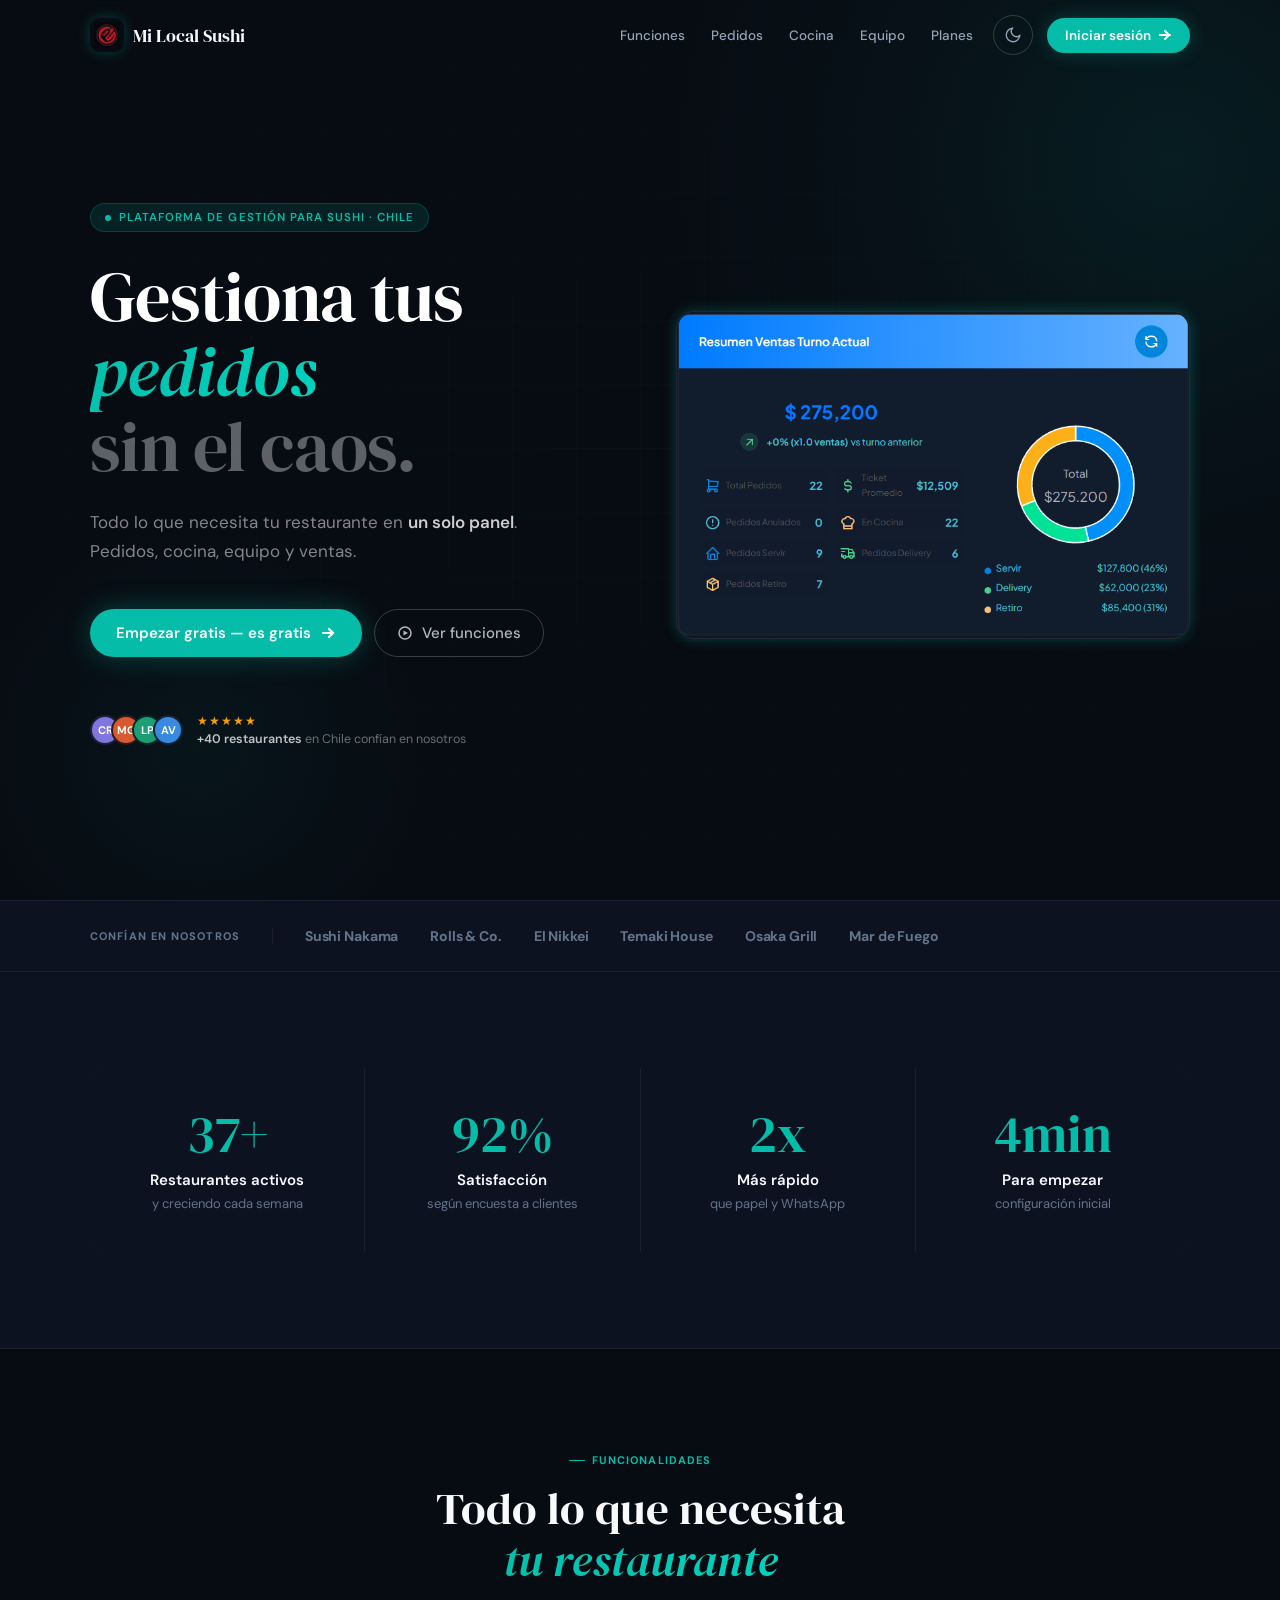
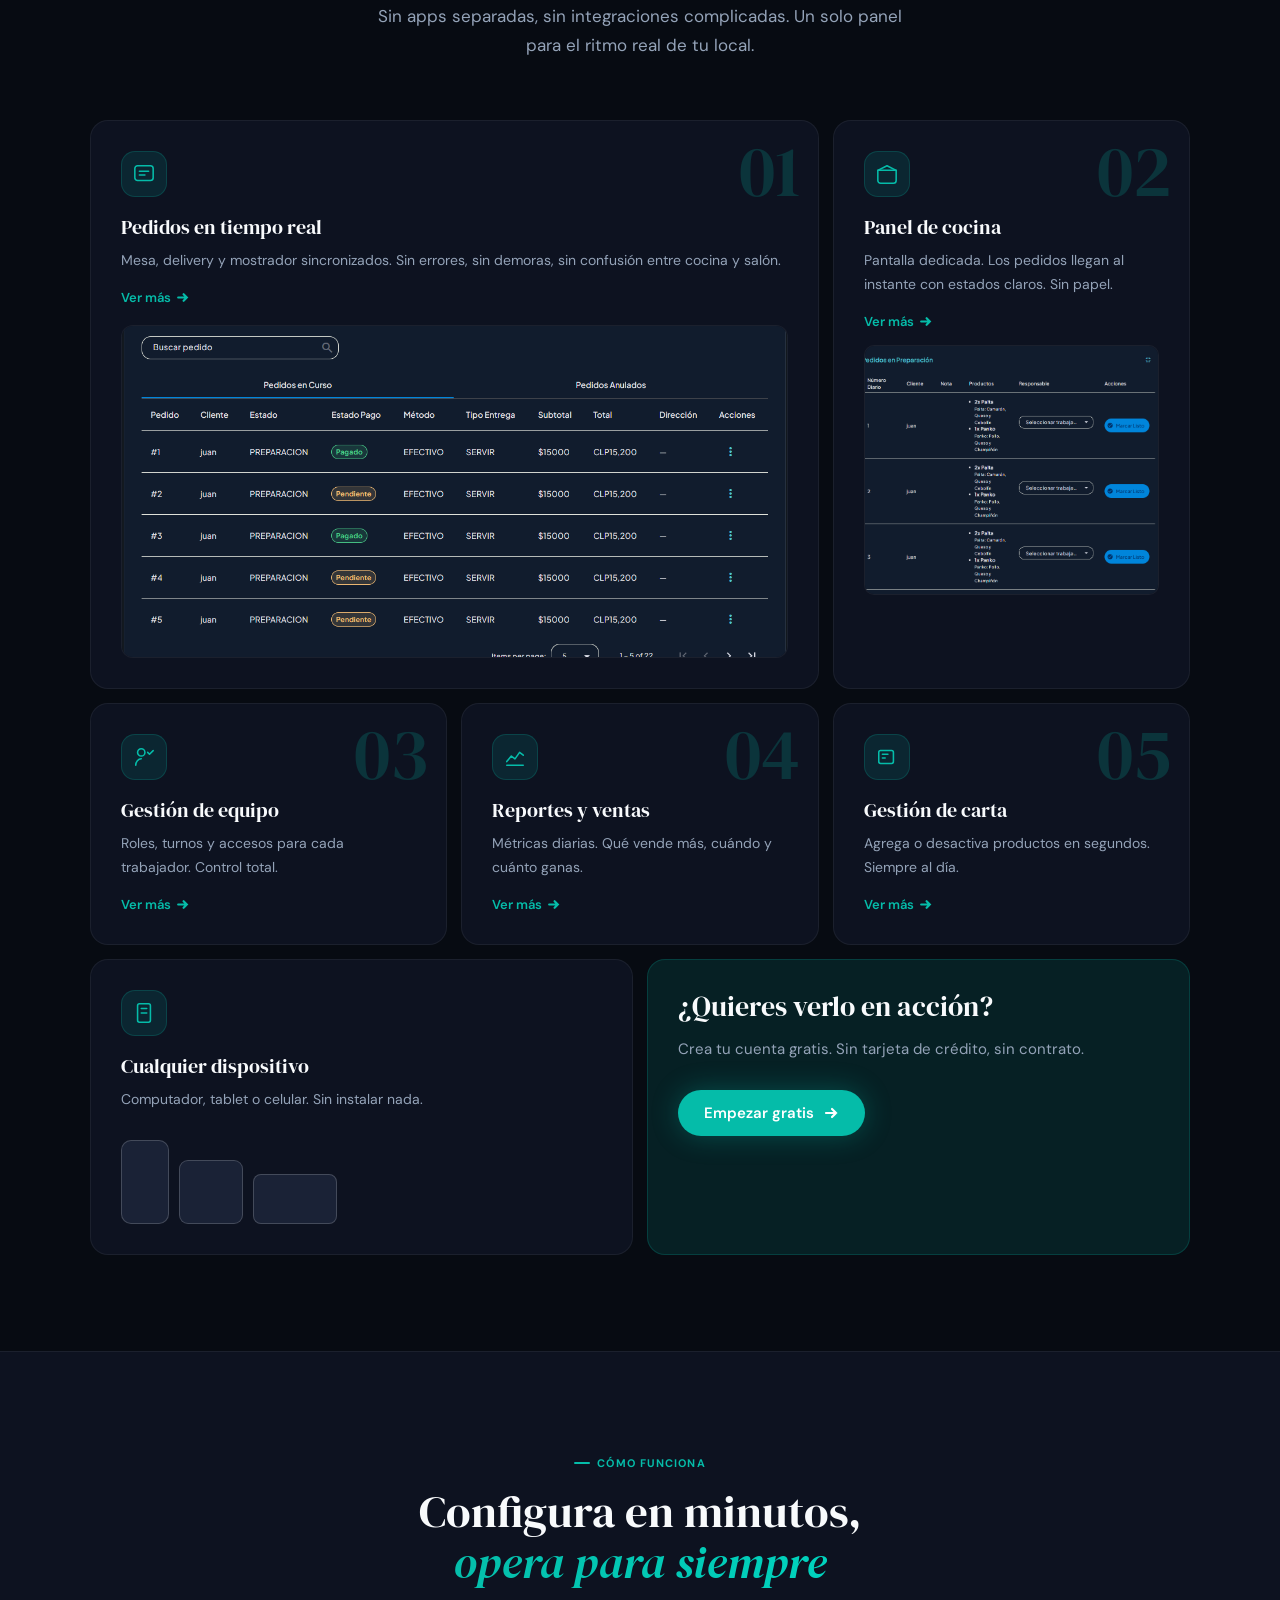
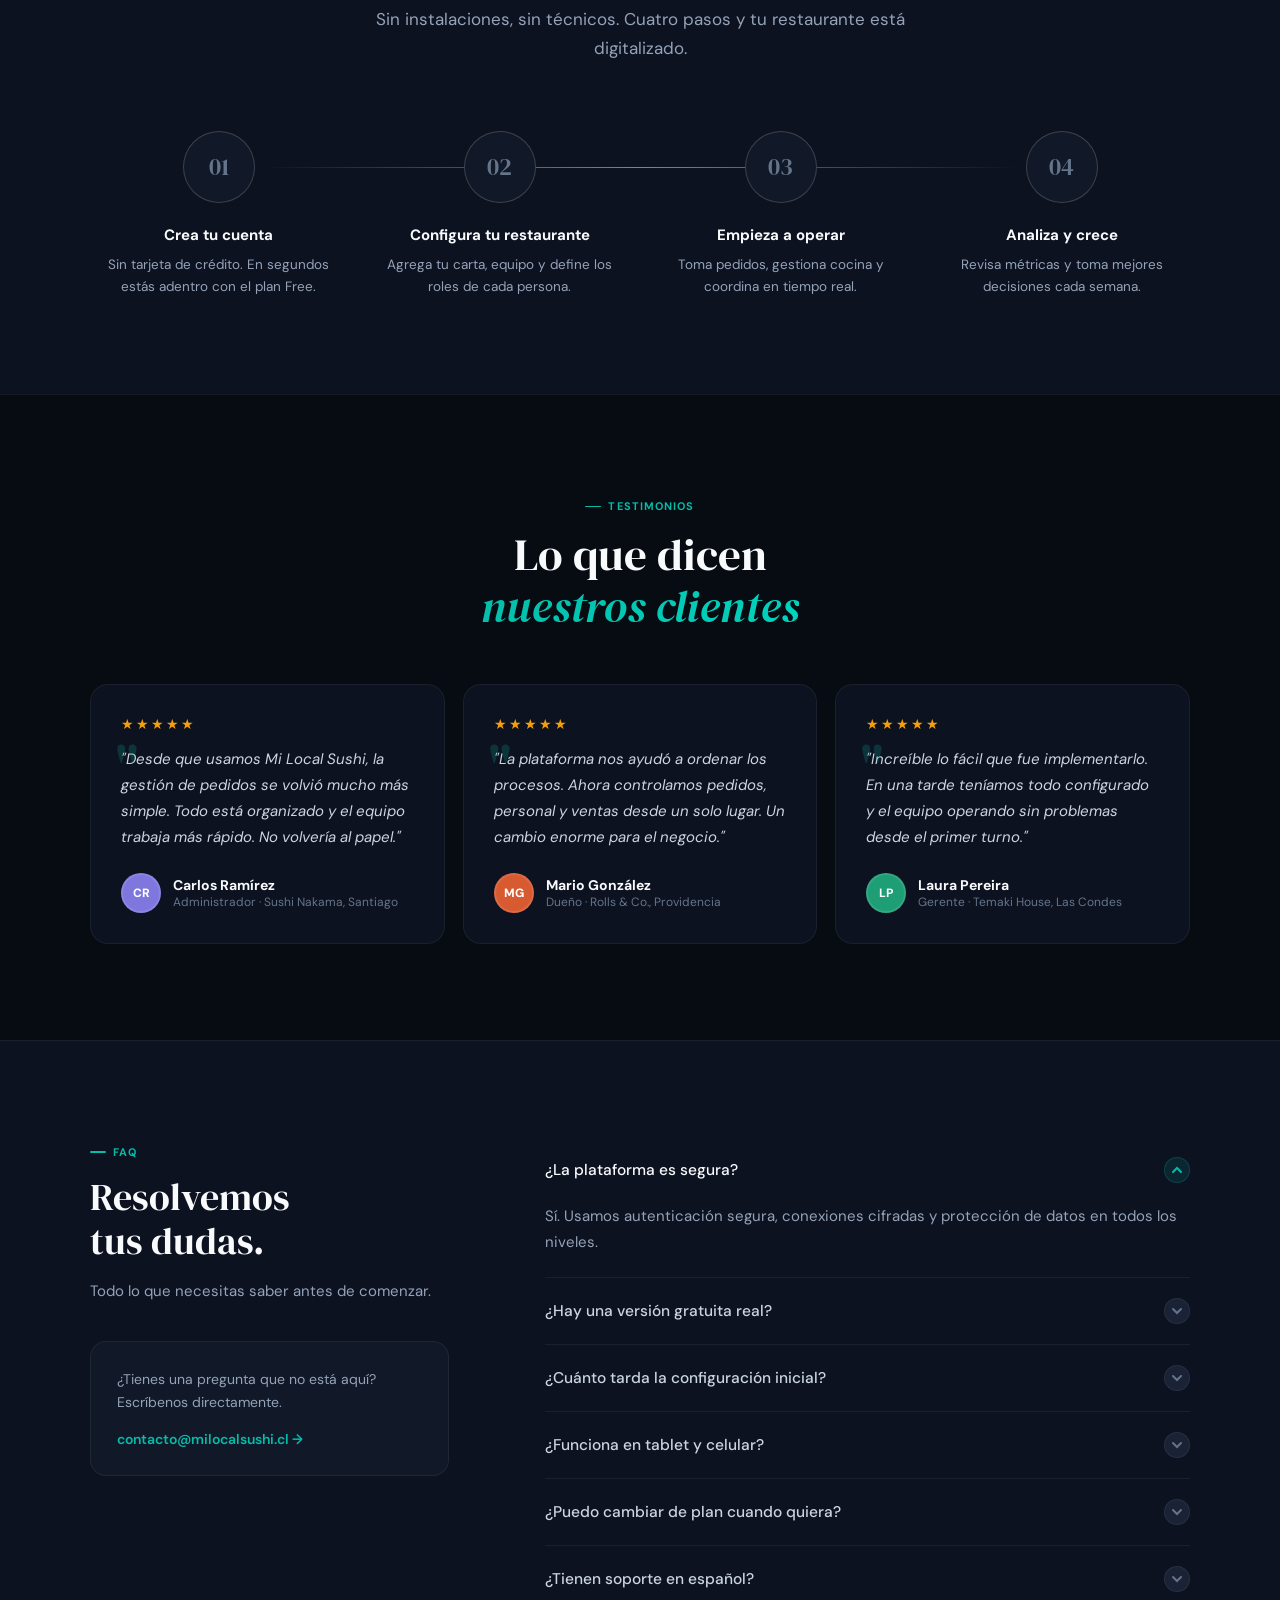
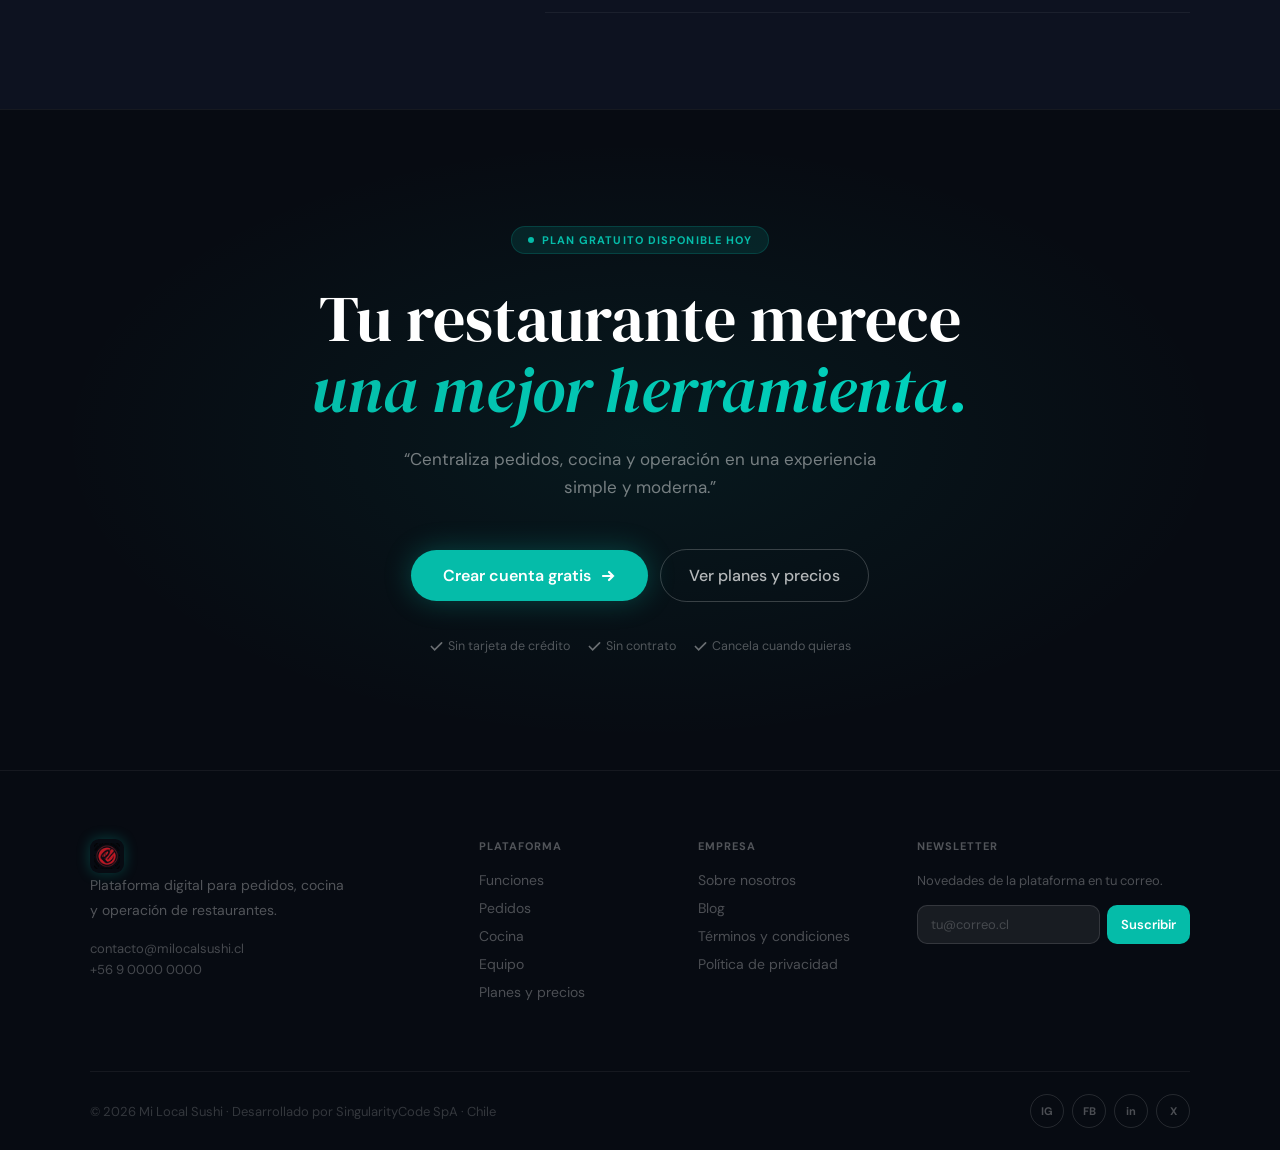
==== index.html @ 1b996df8 "Mejora estilo del menú activo con efecto glass oscuro" ====
<!DOCTYPE html>
<html lang="es">

<head>
  <meta charset="utf-8">
  <title>Mi Local Sushi — Software de gestión para restaurantes</title>
  <meta name="description"
    content="Gestiona pedidos, cocina y personal de tu restaurante desde un solo panel. Simple, rápido, sin caos.">
  <meta name="viewport" content="width=device-width, initial-scale=1">
  <meta property="og:title" content="Mi Local Sushi">
  <meta property="og:description" content="Software de gestión para restaurantes chilenos.">
  <meta property="og:type" content="website">
  <link rel="icon" type="image/png" href="img/favIcon/favicon.ico">
  <link rel="apple-touch-icon" href="img/favIcon/favicon.ico">
  <link rel="preconnect" href="https://fonts.googleapis.com">
  <link rel="preconnect" href="https://fonts.gstatic.com" crossorigin>
  <link
    href="https://fonts.googleapis.com/css2?family=DM+Sans:ital,opsz,wght@0,9..40,300;0,9..40,400;0,9..40,500;0,9..40,600;0,9..40,700;0,9..40,800;1,9..40,400&family=DM+Serif+Display:ital@0;1&display=swap"
    rel="stylesheet">
  <link rel="stylesheet" href="style.css">
  <script>
    (function () { var t = localStorage.getItem("mls-theme") || "dark"; if (t === "light") document.documentElement.classList.add("pre-light"); })();
  </script>
  <script>
    (function () {
      const theme = localStorage.getItem("theme");
      if (theme === "light") {
        document.documentElement.classList.add("light");
      }
    })();
  </script>
</head>

<body>
  <!-- PRELOADER -->
  <div id="pre">
    <div class="pre-logo">
      <div class="pre-logo-dot"></div>Mi Local Sushi
    </div>
    <div class="pre-bar">
      <div class="pre-fill"></div>
    </div>
  </div>

  <!-- MOBILE NAV -->
  <div class="mob-nav" id="mobNav">
    <div class="mob-theme-row">
      <span class="mob-theme-label">Modo oscuro / claro</span>
      <button id="theme-btn-mob" class="theme-toggle" aria-label="Cambiar tema"
        style="width:40px;height:40px;border-radius:50%;border:1px solid var(--brd3);background:transparent;cursor:pointer;display:flex;align-items:center;justify-content:center;">
        <svg width="18" height="18" viewBox="0 0 24 24" fill="none" stroke="currentColor" stroke-width="1.8"
          stroke-linecap="round">
          <path class="icon-moon" d="M21 12.79A9 9 0 1111.21 3 7 7 0 0021 12.79z" />
          <g class="icon-sun">
            <circle cx="12" cy="12" r="5" />
            <line x1="12" y1="1" x2="12" y2="3" />
            <line x1="12" y1="21" x2="12" y2="23" />
            <line x1="4.22" y1="4.22" x2="5.64" y2="5.64" />
            <line x1="18.36" y1="18.36" x2="19.78" y2="19.78" />
            <line x1="1" y1="12" x2="3" y2="12" />
            <line x1="21" y1="12" x2="23" y2="12" />
            <line x1="4.22" y1="19.78" x2="5.64" y2="18.36" />
            <line x1="18.36" y1="5.64" x2="19.78" y2="4.22" />
          </g>
        </svg>
      </button>
    </div>
    <a href="index.html" onclick="closeMob()">Inicio</a>
    <a href="funciones.html" onclick="closeMob()">Funciones</a>
    <a href="pedidos.html" onclick="closeMob()">Pedidos</a>
    <a href="cocina.html" onclick="closeMob()">Cocina</a>
    <a href="equipo.html" onclick="closeMob()">Equipo</a>
    <a href="planes.html" onclick="closeMob()">Planes</a>
    <a href="https://milocalsushi.onrender.com/authentication/login" target="_blank" class="mc">Iniciar sesión →</a>
  </div>

  <!-- NAV -->
  <nav id="nav">
    <div class="W">
      <div class="nav-inner">
        <a href="index.html" class="nav-logo">
          <div class="lm">
            <img src="img/favIcon/favicon_sushi_32.png" alt="Mi Local Sushi Logo">
          </div>
          Mi Local Sushi
        </a>
        <div class="nav-links">
          <a href="funciones.html" class="nl">Funciones</a>
          <a href="pedidos.html" class="nl">Pedidos</a>
          <a href="cocina.html" class="nl">Cocina</a>
          <a href="equipo.html" class="nl">Equipo</a>
          <a href="planes.html" class="nl">Planes</a>
        </div>
        <button id="theme-btn" class="theme-toggle" aria-label="Cambiar tema">
          <svg viewBox="0 0 24 24" fill="none" stroke="currentColor" stroke-width="1.8" stroke-linecap="round">
            <path class="icon-moon" d="M21 12.79A9 9 0 1111.21 3 7 7 0 0021 12.79z" />
            <g class="icon-sun">
              <circle cx="12" cy="12" r="5" />
              <line x1="12" y1="1" x2="12" y2="3" />
              <line x1="12" y1="21" x2="12" y2="23" />
              <line x1="4.22" y1="4.22" x2="5.64" y2="5.64" />
              <line x1="18.36" y1="18.36" x2="19.78" y2="19.78" />
              <line x1="1" y1="12" x2="3" y2="12" />
              <line x1="21" y1="12" x2="23" y2="12" />
              <line x1="4.22" y1="19.78" x2="5.64" y2="18.36" />
              <line x1="18.36" y1="5.64" x2="19.78" y2="4.22" />
            </g>
          </svg>
        </button>
        <a href="https://milocalsushi.onrender.com/authentication/login" target="_blank" class="nav-cta">
          Iniciar sesión
          <svg viewBox="0 0 14 14" fill="none" stroke="white" stroke-width="2" stroke-linecap="round">
            <path d="M2 7h10M7 3l4 4-4 4" />
          </svg>
        </a>
        <div class="menu-btn">
          <input type="checkbox" id="menu-toggle" />
          <label for="menu-toggle">
            <svg viewBox="0 0 100 100">
              <path class="line line--1" d="M0 40h62c13 0 6 28-4 18L35 35" />
              <path class="line line--2" d="M0 50h70" />
              <path class="line line--3" d="M0 60h62c13 0 6-28-4-18L35 65" />
            </svg>
          </label>
        </div>
      </div>
    </div>
  </nav>

  <!-- ═══ HERO ═══ -->
  <section id="hero">
    <div class="h-aurora"></div>
    <div class="h-aurora2"></div>
    <div class="h-grid"></div>
    <div class="W">
      <div class="h-inner">
        <div class="rv">
          <div class="h-badge">
            <div class="h-badge-dot"></div>Plataforma de gestión para sushi · Chile
          </div>
          <h1 class="h-h1">Gestiona tus<br><em><span id="typer">pedidos</span></em><br><span class="dim">sin el
              caos.</span></h1>
          <p class="h-p">Todo lo que necesita tu restaurante en <strong>un solo panel</strong>. Pedidos, cocina, equipo
            y ventas.</p>
          <div class="h-actions">
            <a href="https://milocalsushi.onrender.com/authentication/login" target="_blank" class="btn-primary">Empezar
              gratis — es gratis <svg viewBox="0 0 16 16" fill="none" stroke="white" stroke-width="2.2"
                stroke-linecap="round">
                <path d="M3 8h10M9 4l4 4-4 4" />
              </svg></a>
            <a href="funciones.html" class="btn-ghost"><svg viewBox="0 0 16 16" fill="none" stroke-width="1.5"
                stroke-linecap="round">
                <circle cx="8" cy="8" r="6" stroke="currentColor" />
                <polygon points="6.5,5.5 11,8 6.5,10.5" fill="currentColor" />
              </svg>Ver funciones</a>
          </div>
          <div class="h-proof">
            <div class="pavs">
              <div class="pav" style="background:#7f77dd">CR</div>
              <div class="pav" style="background:#d85a30">MG</div>
              <div class="pav" style="background:#1d9e75">LP</div>
              <div class="pav" style="background:#378add">AV</div>
            </div>
            <div class="proof-info">
              <div class="proof-stars">★★★★★</div>
              <p class="proof-text"><strong>+40 restaurantes</strong> en Chile confían en nosotros</p>
            </div>
          </div>
        </div>
        <div class="h-visual rv d2">
          <div class="h-app">
            <img src="img/resumen ventas.png" alt="Panel Mi Local Sushi" class="h-img">
          </div>
        </div>
      </div>
    </div>
  </section>

  <!-- LOGOS -->
  <div id="logos">
    <div class="W">
      <div class="logos-row">
        <span class="ll">Confían en nosotros</span>
        <div class="lsep"></div>
        <span class="ln">Sushi Nakama</span><span class="ln">Rolls &amp; Co.</span><span class="ln">El Nikkei</span>
        <span class="ln">Temaki House</span><span class="ln">Osaka Grill</span><span class="ln">Mar de Fuego</span>
      </div>
    </div>
  </div>

  <!-- MÉTRICAS -->
  <section class="sec" style="background:var(--bg1);border-bottom:1px solid var(--brd)">
    <div class="W">
      <div class="metrics-grid rv">
        <div class="metric">
          <div class="metric-n"><span class="count" data-target="40">0</span>+</div>
          <div class="metric-t">Restaurantes activos</div>
          <div class="metric-s">y creciendo cada semana</div>
        </div>
        <div class="metric rv d1">
          <div class="metric-n"><span class="count" data-target="98">0</span>%</div>
          <div class="metric-t">Satisfacción</div>
          <div class="metric-s">según encuesta a clientes</div>
        </div>
        <div class="metric rv d2">
          <div class="metric-n"><span class="count" data-target="3">0</span>x</div>
          <div class="metric-t">Más rápido</div>
          <div class="metric-s">que papel y WhatsApp</div>
        </div>
        <div class="metric rv d3">
          <div class="metric-n"><span class="count" data-target="5">0</span>min</div>
          <div class="metric-t">Para empezar</div>
          <div class="metric-s">configuración inicial</div>
        </div>
      </div>
    </div>
  </section>

  <!-- FUNCIONES BENTO -->
  <section class="sec" style="background:var(--bg0)">
    <div class="W">
      <div class="ctr rv">
        <div class="ey">Funcionalidades</div>
        <h2 class="sh2">Todo lo que necesita<br><em>tu restaurante</em></h2>
        <p class="sp">Sin apps separadas, sin integraciones complicadas. Un solo panel para el ritmo real de tu local.
        </p>
      </div>
      <div class="bento rv d1">
        <div class="bento-card b1">
          <div class="bento-num">01</div>

          <div class="bento-ic">
            <svg viewBox="0 0 24 24">
              <rect x="2" y="3" width="20" height="16" rx="3" />
              <line x1="7" y1="9" x2="17" y2="9" />
              <line x1="7" y1="13" x2="13" y2="13" />
            </svg>
          </div>

          <div class="bento-t">Pedidos en tiempo real</div>

          <p class="bento-d">
            Mesa, delivery y mostrador sincronizados. Sin errores, sin demoras, sin confusión entre cocina y salón.
          </p>

          <a href="pedidos.html" class="bento-lnk">
            Ver más
            <svg viewBox="0 0 12 12">
              <path d="M2 6h8M7 3l3 3-3 3" />
            </svg>
          </a>

          <!--  aquí va la imagen -->
          <div class="bento-ss">
            <img class="bento-img">
          </div>
        </div>
        <div class="bento-card b2">
          <div class="bento-num">02</div>

          <div class="bento-ic">
            <svg viewBox="0 0 24 24">
              <path d="M2 8h20v11a3 3 0 01-3 3H5a3 3 0 01-3-3V8z" />
              <path d="M2 8l10-5 10 5" />
            </svg>
          </div>

          <div class="bento-t">Panel de cocina</div>

          <p class="bento-d">
            Pantalla dedicada. Los pedidos llegan al instante con estados claros. Sin papel.
          </p>

          <a href="cocina.html" class="bento-lnk">
            Ver más
            <svg viewBox="0 0 12 12">
              <path d="M2 6h8M7 3l3 3-3 3" />
            </svg>
          </a>

          <!-- 👇 IMAGEN -->
          <div class="bento-img b2-img">
            <img alt="Panel cocina" />
          </div>
        </div>
        <div class="bento-card b3">
          <div class="bento-num">03</div>
          <div class="bento-ic"><svg viewBox="0 0 24 24">
              <circle cx="9" cy="7" r="4" />
              <path d="M3 21c0-4 2.7-7 6-7" />
              <path d="M16 7l2 2 4-4" />
            </svg></div>
          <div class="bento-t">Gestión de equipo</div>
          <p class="bento-d">Roles, turnos y accesos para cada trabajador. Control total.</p><a href="equipo.html"
            class="bento-lnk">Ver más <svg viewBox="0 0 12 12">
              <path d="M2 6h8M7 3l3 3-3 3" />
            </svg></a>
        </div>
        <div class="bento-card b4">
          <div class="bento-num">04</div>
          <div class="bento-ic"><svg viewBox="0 0 24 24">
              <polyline points="3,17 8,11 12,14 17,7 21,10" />
              <line x1="3" y1="21" x2="21" y2="21" />
            </svg></div>
          <div class="bento-t">Reportes y ventas</div>
          <p class="bento-d">Métricas diarias. Qué vende más, cuándo y cuánto ganas.</p><a
            href="funciones.html#reportes" class="bento-lnk">Ver más <svg viewBox="0 0 12 12">
              <path d="M2 6h8M7 3l3 3-3 3" />
            </svg></a>
        </div>
        <div class="bento-card b5">
          <div class="bento-num">05</div>
          <div class="bento-ic"><svg viewBox="0 0 24 24">
              <rect x="3" y="5" width="16" height="14" rx="2" />
              <line x1="7" y1="9" x2="13" y2="9" />
              <line x1="7" y1="13" x2="10" y2="13" />
            </svg></div>
          <div class="bento-t">Gestión de carta</div>
          <p class="bento-d">Agrega o desactiva productos en segundos. Siempre al día.</p><a href="funciones.html#carta"
            class="bento-lnk">Ver más <svg viewBox="0 0 12 12">
              <path d="M2 6h8M7 3l3 3-3 3" />
            </svg></a>
        </div>
        <div class="bento-card b6" style="display:flex;align-items:center;gap:28px;flex-wrap:wrap">
          <div>
            <div class="bento-ic"><svg viewBox="0 0 24 24">
                <rect x="5" y="2" width="14" height="20" rx="2" />
                <line x1="9" y1="7" x2="15" y2="7" />
                <line x1="9" y1="12" x2="15" y2="12" />
              </svg></div>
            <div class="bento-t">Cualquier dispositivo</div>
            <p class="bento-d">Computador, tablet o celular. Sin instalar nada.</p>
          </div>
          <div style="flex-shrink:0;display:flex;gap:10px;align-items:flex-end">
            <div style="width:48px;height:84px;background:var(--bg3);border-radius:10px;border:1px solid var(--brd3)">
            </div>
            <div style="width:64px;height:64px;background:var(--bg3);border-radius:9px;border:1px solid var(--brd3)">
            </div>
            <div style="width:84px;height:50px;background:var(--bg3);border-radius:8px;border:1px solid var(--brd3)">
            </div>
          </div>
        </div>
        <div class="bento-card b7" style="background:var(--gl);border-color:rgba(5,188,169,.2)">
          <div
            style="font-family:'DM Serif Display',serif;font-size:28px;color:var(--t1);margin-bottom:14px;line-height:1.2">
            ¿Quieres verlo en acción?</div>
          <p style="font-size:15px;color:var(--t3);margin-bottom:28px;line-height:1.65">Crea tu cuenta gratis. Sin
            tarjeta de crédito, sin contrato.</p><a href="https://milocalsushi.onrender.com/authentication/login"
            target="_blank" class="btn-primary">Empezar gratis <svg viewBox="0 0 16 16" fill="none" stroke="white"
              stroke-width="2.2" stroke-linecap="round">
              <path d="M3 8h10M9 4l4 4-4 4" />
            </svg></a>
        </div>
      </div>
    </div>
  </section>

  <!-- CÓMO FUNCIONA -->
  <section class="sec" style="background:var(--bg1);border-top:1px solid var(--brd)">
    <div class="W">
      <div class="ctr rv">
        <div class="ey">Cómo funciona</div>
        <h2 class="sh2">Configura en minutos,<br><em>opera para siempre</em></h2>
        <p class="sp">Sin instalaciones, sin técnicos. Cuatro pasos y tu restaurante está digitalizado.</p>
      </div>
      <div class="steps-wrap rv d1">
        <div class="steps-line"></div>
        <div class="steps">
          <div class="step">
            <div class="step-n">01</div>
            <div class="step-t">Crea tu cuenta</div>
            <p class="step-d">Sin tarjeta de crédito. En segundos estás adentro con el plan Free.</p>
          </div>
          <div class="step">
            <div class="step-n">02</div>
            <div class="step-t">Configura tu restaurante</div>
            <p class="step-d">Agrega tu carta, equipo y define los roles de cada persona.</p>
          </div>
          <div class="step">
            <div class="step-n">03</div>
            <div class="step-t">Empieza a operar</div>
            <p class="step-d">Toma pedidos, gestiona cocina y coordina en tiempo real.</p>
          </div>
          <div class="step">
            <div class="step-n">04</div>
            <div class="step-t">Analiza y crece</div>
            <p class="step-d">Revisa métricas y toma mejores decisiones cada semana.</p>
          </div>
        </div>
      </div>
    </div>
  </section>

  <!-- TESTIMONIOS -->
  <section class="sec" style="background:var(--bg0);border-top:1px solid var(--brd)">
    <div class="W">
      <div class="ctr rv">
        <div class="ey">Testimonios</div>
        <h2 class="sh2">Lo que dicen<br><em>nuestros clientes</em></h2>
      </div>
      <div class="tg">
        <div class="tc rv d1">
          <div class="ts">★★★★★</div>
          <p class="tq">"Desde que usamos Mi Local Sushi, la gestión de pedidos se volvió mucho más simple. Todo está
            organizado y el equipo trabaja más rápido. No volvería al papel."</p>
          <div class="ta">
            <div class="tav" style="background:#7f77dd">CR</div>
            <div>
              <div class="tn">Carlos Ramírez</div>
              <div class="tr">Administrador · Sushi Nakama, Santiago</div>
            </div>
          </div>
        </div>
        <div class="tc rv d2">
          <div class="ts">★★★★★</div>
          <p class="tq">"La plataforma nos ayudó a ordenar los procesos. Ahora controlamos pedidos, personal y ventas
            desde un solo lugar. Un cambio enorme para el negocio."</p>
          <div class="ta">
            <div class="tav" style="background:#d85a30">MG</div>
            <div>
              <div class="tn">Mario González</div>
              <div class="tr">Dueño · Rolls &amp; Co., Providencia</div>
            </div>
          </div>
        </div>
        <div class="tc rv d3">
          <div class="ts">★★★★★</div>
          <p class="tq">"Increíble lo fácil que fue implementarlo. En una tarde teníamos todo configurado y el equipo
            operando sin problemas desde el primer turno."</p>
          <div class="ta">
            <div class="tav" style="background:#1d9e75">LP</div>
            <div>
              <div class="tn">Laura Pereira</div>
              <div class="tr">Gerente · Temaki House, Las Condes</div>
            </div>
          </div>
        </div>
      </div>
    </div>
  </section>

  <!-- FAQ -->
  <section class="sec" style="background:var(--bg1);border-top:1px solid var(--brd)">
    <div class="W">
      <div class="faq-l">
        <div class="rv">
          <div class="ey">FAQ</div>
          <h2 class="sh2" style="font-size:clamp(26px,3vw,40px)">Resolvemos<br>tus dudas.</h2>
          <p class="sp" style="font-size:15px;margin-top:12px">Todo lo que necesitas saber antes de comenzar.</p>
          <div class="fsc">
            <p>¿Tienes una pregunta que no está aquí? Escríbenos directamente.</p><a
              href="mailto:contacto@milocalsushi.cl">contacto@milocalsushi.cl →</a>
          </div>
        </div>
        <div class="facc rv d1">
          <div class="fi open">
            <div class="fq">¿La plataforma es segura?<div class="farr"><svg viewBox="0 0 12 12">
                  <path d="M2 4l4 4 4-4" />
                </svg></div>
            </div>
            <div class="fa">Sí. Usamos autenticación segura, conexiones cifradas y protección de datos en todos los
              niveles.</div>
          </div>
          <div class="fi">
            <div class="fq">¿Hay una versión gratuita real?<div class="farr"><svg viewBox="0 0 12 12">
                  <path d="M2 4l4 4 4-4" />
                </svg></div>
            </div>
            <div class="fa">Sí, el plan Free es completamente funcional y sin fecha de caducidad. Hasta 4 trabajadores y
              5 clientes. Sin tarjeta de crédito.</div>
          </div>
          <div class="fi">
            <div class="fq">¿Cuánto tarda la configuración inicial?<div class="farr"><svg viewBox="0 0 12 12">
                  <path d="M2 4l4 4 4-4" />
                </svg></div>
            </div>
            <div class="fa">Menos de 5 minutos. Creas tu cuenta, agregas tu carta y equipo, y ya puedes empezar a tomar
              pedidos.</div>
          </div>
          <div class="fi">
            <div class="fq">¿Funciona en tablet y celular?<div class="farr"><svg viewBox="0 0 12 12">
                  <path d="M2 4l4 4 4-4" />
                </svg></div>
            </div>
            <div class="fa">Sí. Es completamente responsive y funciona en cualquier dispositivo con navegador. Sin apps
              que instalar.</div>
          </div>
          <div class="fi">
            <div class="fq">¿Puedo cambiar de plan cuando quiera?<div class="farr"><svg viewBox="0 0 12 12">
                  <path d="M2 4l4 4 4-4" />
                </svg></div>
            </div>
            <div class="fa">Sí. Sin contratos forzosos ni penalidades. Sube o baja de plan en cualquier momento.</div>
          </div>
          <div class="fi">
            <div class="fq">¿Tienen soporte en español?<div class="farr"><svg viewBox="0 0 12 12">
                  <path d="M2 4l4 4 4-4" />
                </svg></div>
            </div>
            <div class="fa">Por supuesto. Todo el soporte, la plataforma y la documentación están en español. Somos un
              producto hecho en Chile.</div>
          </div>
        </div>
      </div>
    </div>
  </section>

  <!-- CTA -->
  <section class="cta-sec">
    <div class="cta-bg"></div>
    <div class="W">
      <div class="cta-in rv">
        <div class="cta-tag">
          <div style="width:6px;height:6px;border-radius:50%;background:var(--g);animation:blinkdot 2s infinite"></div>
          Plan gratuito disponible hoy
        </div>
        <h2 class="cta-h2">Tu restaurante merece<br><em>una mejor herramienta.</em></h2>
        <p class="cta-p">“Centraliza pedidos, cocina y operación en una experiencia simple y moderna.”
        </p>
        <div class="cta-btns">
          <a href="https://milocalsushi.onrender.com/authentication/login" target="_blank" class="btn-primary"
            style="font-size:16px;padding:15px 32px">Crear cuenta gratis <svg viewBox="0 0 16 16" fill="none"
              stroke="white" stroke-width="2.2" stroke-linecap="round">
              <path d="M3 8h10M9 4l4 4-4 4" />
            </svg></a>
          <a href="planes.html" class="btn-ghost" style="font-size:16px;padding:15px 28px">Ver planes y precios</a>
        </div>
        <div class="cta-legal">
          <span><svg viewBox="0 0 14 14">
              <polyline points="1.5,7 5,10.5 12.5,3" />
            </svg>Sin tarjeta de crédito</span>
          <span><svg viewBox="0 0 14 14">
              <polyline points="1.5,7 5,10.5 12.5,3" />
            </svg>Sin contrato</span>
          <span><svg viewBox="0 0 14 14">
              <polyline points="1.5,7 5,10.5 12.5,3" />
            </svg>Cancela cuando quieras</span>
        </div>
      </div>
    </div>
  </section>

  <footer>
    <div class="W">
      <div class="fg">
        <div>
          <div class="lm">
            <img src="img/favIcon/favicon_sushi_32.png" alt="Mi Local Sushi">
          </div>
         <p class="fd">
  Plataforma digital para pedidos, cocina y operación de restaurantes.
</p>
          <div class="fct"><span>contacto@milocalsushi.cl</span><span>+56 9 0000 0000</span></div>
        </div>
        <div class="fcol">
          <h5>Plataforma</h5><a href="funciones.html">Funciones</a><a href="pedidos.html">Pedidos</a><a
            href="cocina.html">Cocina</a><a href="equipo.html">Equipo</a><a href="planes.html">Planes y precios</a>
        </div>
        <div class="fcol">
          <h5>Empresa</h5><a href="#">Sobre nosotros</a><a href="#">Blog</a><a href="#">Términos y condiciones</a><a
            href="#">Política de privacidad</a>
        </div>
        <div class="fcol">
          <h5>Newsletter</h5>
          <p class="nl-lbl">Novedades de la plataforma en tu correo.</p>
          <div class="nl-f"><input type="email" placeholder="tu@correo.cl"><button type="button">Suscribir</button>
          </div>
        </div>
      </div>
      <div class="fbot">
        <span class="fcp">
          © 2026 Mi Local Sushi · Desarrollado por SingularityCode SpA · Chile
        </span>
        <div class="fsoc">
          <div class="fs">IG</div>
          <div class="fs">FB</div>
          <div class="fs">in</div>
          <div class="fs">X</div>
        </div>
      </div>
    </div>
  </footer>
  <script src="shared.js"></script>
</body>

</html>
---- style.css ----
@import url('https://fonts.googleapis.com/css2?family=DM+Sans:ital,opsz,wght@0,9..40,300;0,9..40,400;0,9..40,500;0,9..40,600;0,9..40,700;0,9..40,800;1,9..40,400&family=DM+Serif+Display:ital@0;1&display=swap');

*,
*::before,
*::after {
   box-sizing: border-box;
   margin: 0;
   padding: 0
}

html {
   font-size: 16px;
   scroll-behavior: smooth
}

html.transition,
html.transition * {
   transition: background-color .35s ease,
      color .25s ease,
      border-color .25s ease,
      fill .25s ease,
      stroke .25s ease !important;
}

body {
   font-family: 'DM Sans', sans-serif;
   -webkit-font-smoothing: antialiased;
   overflow-x: hidden;
   transition: background .3s, color .3s
}

a {
   text-decoration: none;
   color: inherit
}

img {
   display: block;
   max-width: 100%
}

ul {
   list-style: none
}

/* ═══════════════════════════════════════
   DARK MODE (default)
════════════════════════════════════════ */
:root {
   --g: #05bca9;
   --gd: #04a090;
   --gdd: #037a6e;
   --gl: rgba(5, 188, 169, .12);
   --gl2: rgba(5, 188, 169, .2);
   --glt: rgba(5, 188, 169, .06);
   --bg0: #070b12;
   --bg1: #0d1220;
   --bg2: #111827;
   --bg3: #1a2236;
   --bg4: #1e293b;
   --brd: rgba(255, 255, 255, .06);
   --brd2: rgba(255, 255, 255, .1);
   --brd3: rgba(255, 255, 255, .18);
   --t1: #f8fafc;
   --t2: #cbd5e1;
   --t3: #94a3b8;
   --t4: #64748b;
   --hero-bg: #070b12;
   --nav-solid-bg: rgba(7, 11, 18, .92);
   --mob-bg: #0d1220;
   --sh: 0 0 0 1px rgba(255, 255, 255, .05), 0 4px 24px rgba(0, 0, 0, .4);
   --shg: 0 0 40px rgba(5, 188, 169, .2), 0 0 0 1px rgba(5, 188, 169, .15);
   --shmd: 0 4px 20px rgba(0, 0, 0, .5), 0 1px 4px rgba(0, 0, 0, .3);
   color-scheme: dark;
}

/* ═══════════════════════════════════════
   LIGHT MODE
════════════════════════════════════════ */
body.light {
   --bg0: #f8fafc;
   --bg1: #ffffff;
   --bg2: #f1f5f9;
   --bg3: #e8edf4;
   --bg4: #dde3ec;
   --brd: rgba(0, 0, 0, .07);
   --brd2: rgba(0, 0, 0, .12);
   --brd3: rgba(0, 0, 0, .18);
   --t1: #0f1923;
   --t2: #374151;
   --t3: #6b7280;
   --t4: #9ca3af;
   --hero-bg: #0f1923;
   --nav-solid-bg: rgba(248, 250, 252, .95);
   --mob-bg: #ffffff;
   --sh: 0 0 0 1px rgba(0, 0, 0, .06), 0 4px 24px rgba(0, 0, 0, .08);
   --shg: 0 0 40px rgba(5, 188, 169, .2), 0 0 0 1px rgba(5, 188, 169, .3);
   --shmd: 0 4px 20px rgba(0, 0, 0, .1), 0 1px 4px rgba(0, 0, 0, .06);
   color-scheme: light;
}

body {
   background: var(--bg0);
   color: var(--t2)
}

/* ═══════════════════════════════════════
   LAYOUT
════════════════════════════════════════ */
.W {
   max-width: 1180px;
   margin: 0 auto;
   padding: 0 40px
}

.Wsm {
   max-width: 860px;
   margin: 0 auto;
   padding: 0 40px
}

/* ═══════════════════════════════════════
   PRELOADER
════════════════════════════════════════ */
#pre {
   position: fixed;
   inset: 0;
   z-index: 9999;
   background: var(--bg0);
   display: flex;
   align-items: center;
   justify-content: center;
   flex-direction: column;
   gap: 20px;
   transition: opacity .6s, visibility .6s
}

#pre.out {
   opacity: 0;
   visibility: hidden;
   pointer-events: none
}

.pre-logo {
   font-family: 'DM Serif Display', serif;
   font-size: 22px;
   color: var(--t1);
   display: flex;
   align-items: center;
   gap: 10px;
   animation: prelogo .8s ease forwards;
   opacity: 0;
   transform: translateY(12px)
}

@keyframes prelogo {
   to {
      opacity: 1;
      transform: none
   }
}

.pre-logo-dot {
   width: 10px;
   height: 10px;
   border-radius: 50%;
   background: var(--g);
   box-shadow: 0 0 16px var(--g);
   animation: blinkdot 1.5s ease-in-out infinite
}

@keyframes blinkdot {

   0%,
   100% {
      box-shadow: 0 0 8px var(--g)
   }

   50% {
      box-shadow: 0 0 24px var(--g), 0 0 40px rgba(5, 188, 169, .4)
   }
}

.pre-bar {
   width: 200px;
   height: 2px;
   background: var(--brd);
   border-radius: 99px;
   overflow: hidden
}

.pre-fill {
   height: 100%;
   background: var(--g);
   border-radius: 99px;
   animation: fill .9s .2s ease forwards;
   width: 0
}

@keyframes fill {
   to {
      width: 100%
   }
}

/* ═══════════════════════════════════════
   THEME TOGGLE BUTTON
════════════════════════════════════════ */
#theme-btn {
   width: 40px;
   height: 40px;
   border-radius: 50%;
   border: 1px solid var(--brd3);
   background: transparent;
   cursor: pointer;
   display: flex;
   align-items: center;
   justify-content: center;
   transition: all .2s;
   flex-shrink: 0;
}

#theme-btn:hover {
   background: var(--bg3);
   border-color: var(--g)
}

#theme-btn svg {
   width: 18px;
   height: 18px;
   stroke: var(--t3);
   fill: none;
   stroke-width: 1.8;
   stroke-linecap: round;
   transition: stroke .3s
}

#theme-btn:hover svg {
   stroke: var(--g)
}

.icon-moon {
   display: block
}

.icon-sun {
   display: none
}

body.light .icon-moon {
   display: none
}

body.light .icon-sun {
   display: block
}

/* ═══════════════════════════════════════
   NAVBAR
════════════════════════════════════════ */
#nav {
   position: fixed;
   top: 0;
   left: 0;
   right: 0;
   z-index: 800;
   transition: all .35s
}

#nav.solid {
   background: var(--nav-solid-bg);
   backdrop-filter: blur(20px);
   -webkit-backdrop-filter: blur(20px);
   border-bottom: 1px solid var(--brd)
}

.nav-inner {
   display: flex;
   align-items: center;
   height: 70px;
   gap: 8px
}

.nav-logo {
   display: flex;
   align-items: center;
   gap: 9px;
   font-family: 'DM Serif Display', serif;
   font-size: 18px;
   color: var(--t1);
   transition: opacity .2s;
   flex-shrink: 0
}

.nav-logo:hover {
   opacity: .8
}

body.light #nav:not(.solid) .nav-logo {
   color: #fff
}

.lm {
   width: 34px;
   height: 34px;
   border-radius: 9px;
   display: flex;
   align-items: center;
   justify-content: center;
   flex-shrink: 0;
   box-shadow: 0 0 14px rgba(5, 188, 169, .3);
   overflow: hidden;
   /* clave para imagen */
   padding: 4px;
   /* opcional: aire interno pro */
}

.lm img {
   width: 100%;
   height: 100%;
   object-fit: contain;
   /* importante para logos */
   display: block;
}

.nav-links {
   display: flex;
   align-items: center;
   gap: 2px;
   margin-left: auto
}

.nl {
   font-size: 13.5px;
   font-weight: 500;
   color: var(--t3);
   padding: 7px 12px;
   border-radius: 8px;
   transition: all .2s;
   white-space: nowrap
}

body.light #nav:not(.solid) .nl {
   color: rgba(255, 255, 255, .65)
}

#nav.solid .nl {
   color: var(--t3)
}

.nl:hover,
.nl.act {
   color: var(--t1);
   background: rgba(255,255,255,.06);
   border: 1px solid rgba(255,255,255,.08);
   backdrop-filter: blur(10px);
   box-shadow: 0 4px 20px rgba(0,0,0,.25);
}

body.light #nav:not(.solid) .nl:hover {
   color: #fff;
   background: rgba(255, 255, 255, .1)
}

.nav-cta {
   font-size: 13.5px;
   font-weight: 600;
   background: var(--g);
   color: #fff;
   padding: 9px 18px;
   border-radius: 99px;
   border: none;
   cursor: pointer;
   transition: all .2s;
   margin-left: 6px;
   display: inline-flex;
   align-items: center;
   gap: 7px;
   box-shadow: 0 0 18px rgba(5, 188, 169, .25);
   flex-shrink: 0;
   white-space: nowrap
}

.nav-cta:hover {
   background: var(--gd);
   box-shadow: 0 0 28px rgba(5, 188, 169, .4);
   transform: translateY(-1px)
}

.nav-cta svg {
   width: 14px;
   height: 14px
}

.menu-btn {
   display: none;
   margin-left: auto;
   /* 🔥 ocupa el lugar del burger */
   z-index: 810;
}

.menu-btn input {
   display: none;
}

.menu-btn label {
   width: 38px;
   height: 38px;
   border-radius: 999px;

   background: var(--gl);
   /* fondo verde suave */
   border: 1px solid var(--gl2);
   /* borde verde */

   display: flex;
   align-items: center;
   justify-content: center;
}

.menu-btn svg {
   width: 100%;
   height: 100%;
}

/* BASE */
.line {
   fill: none;
   stroke: var(--g);
   /* 🔥 VERDE SIEMPRE */
   stroke-width: 3.2;
   stroke-linecap: round;
   stroke-linejoin: round;

   stroke-dasharray: 24 126.64;
   stroke-dashoffset: -38;
   transition: all .6s cubic-bezier(.4, 0, .2, 1);
}

.menu-btn label {
   box-shadow: 0 0 0 1px var(--gl2), 0 4px 14px rgba(0, 0, 0, .25);
   transition: all .25s ease;
}

.menu-btn:hover label {
   background: var(--gl2);
   box-shadow: 0 0 0 1px var(--g), 0 6px 18px rgba(5, 188, 169, .25);
   transform: translateY(-1px);
}

/* INTERACCIÓN (como el badge ) */
.menu-btn:hover label {
   background: var(--gl2);
}

.menu-btn input:checked+label {
   background: var(--gl2);
   border-color: var(--g);
}

/* animación X */
.menu-btn input:checked+label .line--1,
.menu-btn input:checked+label .line--3 {
   stroke-dasharray: 22.63 126.64;
   stroke-dashoffset: -94.11;
}

.menu-btn input:checked+label .line--2 {
   stroke-dasharray: 0 70;
   stroke-dashoffset: -50;
}

/* MOBILE NAV */
.mob-nav {
   display: flex;
   position: fixed;
   inset: 0;
   z-index: 790;
   background: var(--mob-bg);
   padding: 86px 32px 40px;
   flex-direction: column;
   border-bottom: 1px solid var(--brd);
   overflow-y: auto;

   /* animación */
   opacity: 0;
   pointer-events: none;
   transform: translateY(-10px);
   transition: all .3s ease;
}

.mob-nav.open {
   opacity: 1;
   pointer-events: auto;
   transform: translateY(0);
}

.mob-nav a {
   font-family: 'DM Serif Display', serif;
   font-size: 28px;
    color: var(--brd3);
   padding: 16px 0;
   border-bottom: 1px solid var(--brd);
   transition: color .2s
}

.mob-nav a:hover,
.mob-nav a.mob-act {
   color: var(--t1)
}

.mob-nav .mc {
   background: var(--g);
   color: #fff !important;
   border-radius: 99px;
   text-align: center;
   padding: 16px !important;
   font-size: 16px !important;
   font-family: 'DM Sans', sans-serif !important;
   font-weight: 700 !important;
   margin-top: 24px;
   border: none !important;
   box-shadow: 0 0 20px rgba(5, 188, 169, .3)
}

.mob-theme-row {
   display: flex;
   align-items: center;
   justify-content: space-between;
   padding: 20px 0;
   border-bottom: 1px solid var(--brd)
}

.mob-theme-label {
   font-size: 14px;
   color: var(--t3);
   font-weight: 500
}



/* ═══════════════════════════════════════
   HERO
════════════════════════════════════════ */
#hero {
   min-height: 100vh;
   background: var(--hero-bg);
   display: flex;
   align-items: center;
   position: relative;
   overflow: hidden;
   padding-top: 70px
}

.h-aurora {
   position: absolute;
   width: 900px;
   height: 900px;
   border-radius: 50%;
   background: radial-gradient(circle at 60% 40%, rgba(5, 188, 169, .1) 0%, rgba(5, 188, 169, .04) 35%, transparent 70%);
   top: -200px;
   right: -250px;
   pointer-events: none;
   animation: aurora 12s ease-in-out infinite alternate
}

@keyframes aurora {
   0% {
      transform: translate(0, 0) scale(1)
   }

   100% {
      transform: translate(-40px, 30px) scale(1.08)
   }
}

.h-aurora2 {
   position: absolute;
   width: 500px;
   height: 500px;
   border-radius: 50%;
   background: radial-gradient(circle, rgba(5, 188, 169, .06) 0%, transparent 70%);
   bottom: -100px;
   left: -50px;
   pointer-events: none;
   animation: aurora 18s ease-in-out infinite alternate-reverse
}

.h-grid {
   position: absolute;
   inset: 0;
   background-image: linear-gradient(rgba(5, 188, 169, .03) 1px, transparent 1px), linear-gradient(90deg, rgba(5, 188, 169, .03) 1px, transparent 1px);
   background-size: 64px 64px;
   pointer-events: none;
   mask-image: radial-gradient(ellipse 80% 80% at 50% 50%, black 0%, transparent 100%)
}

.h-inner {
   position: relative;
   z-index: 1;
   display: grid;
   grid-template-columns: 1fr 1fr;
   gap: 72px;
   align-items: center;
   padding: 80px 0 100px
}

.h-badge {
   display: inline-flex;
   align-items: center;
   gap: 8px;
   font-size: 11.5px;
   font-weight: 600;
   letter-spacing: .09em;
   text-transform: uppercase;
   color: var(--g);
   background: var(--gl);
   border: 1px solid rgba(5, 188, 169, .22);
   padding: 6px 14px;
   border-radius: 99px;
   margin-bottom: 28px
}

.h-badge-dot {
   width: 6px;
   height: 6px;
   border-radius: 50%;
   background: var(--g);
   animation: blinkdot 2s ease-in-out infinite
}

.h-h1 {
   font-family: 'DM Serif Display', serif;
   font-size: clamp(46px, 5.5vw, 78px);
   font-weight: 400;
   line-height: 1.06;
   letter-spacing: -.01em;
   color: #fff;
   margin-bottom: 24px
}

.h-h1 em {
   font-style: italic;
   background: linear-gradient(135deg, var(--g) 0%, #00d4bf 100%);
   -webkit-background-clip: text;
   -webkit-text-fill-color: transparent;
   background-clip: text
}

.h-h1 .dim {
   color: rgba(255, 255, 255, .35);
   -webkit-text-fill-color: rgba(255, 255, 255, .35)
}

.h-p {
   font-size: 17px;
   font-weight: 400;
   line-height: 1.72;
   color: rgba(255, 255, 255, .5);
   max-width: 460px;
   margin-bottom: 42px
}

.h-p strong {
   color: rgba(255, 255, 255, .8);
   font-weight: 600
}

.h-actions {
   display: flex;
   gap: 12px;
   flex-wrap: wrap;
   margin-bottom: 56px
}

.btn-primary {
   display: inline-flex;
   align-items: center;
   gap: 9px;
   font-family: 'DM Sans', sans-serif;
   font-size: 15px;
   font-weight: 600;
   color: #fff;
   background: var(--g);
   padding: 13px 26px;
   border-radius: 99px;
   border: none;
   cursor: pointer;
   box-shadow: 0 0 28px rgba(5, 188, 169, .3);
   transition: all .25s
}

.btn-primary:hover {
   background: var(--gd);
   box-shadow: 0 0 44px rgba(5, 188, 169, .45);
   transform: translateY(-2px)
}

.btn-primary svg {
   width: 16px;
   height: 16px;
   transition: transform .2s
}

.btn-primary:hover svg {
   transform: translateX(3px)
}

.btn-ghost {
   display: inline-flex;
   align-items: center;
   gap: 9px;
   font-family: 'DM Sans', sans-serif;
   font-size: 15px;
   font-weight: 500;
   color: rgba(255, 255, 255, .7);
   background: transparent;
   padding: 13px 22px;
   border-radius: 99px;
   border: 1px solid rgba(255, 255, 255, .2);
   cursor: pointer;
   transition: all .2s
}

.btn-ghost:hover {
   color: #fff;
   border-color: rgba(255, 255, 255, .4);
   background: rgba(255, 255, 255, .06)
}

.btn-ghost svg {
   width: 16px;
   height: 16px
}

.btn-outline {
   display: inline-flex;
   align-items: center;
   gap: 9px;
   font-family: 'DM Sans', sans-serif;
   font-size: 15px;
   font-weight: 500;
   color: var(--t2);
   background: transparent;
   padding: 13px 22px;
   border-radius: 99px;
   border: 1px solid var(--brd3);
   cursor: pointer;
   transition: all .2s
}

.btn-outline:hover {
   color: var(--t1);
   border-color: var(--g);
   background: var(--glt)
}

.h-proof {
   display: flex;
   align-items: center;
   gap: 14px
}

.pavs {
   display: flex
}

.pav {
   width: 30px;
   height: 30px;
   border-radius: 50%;
   border: 2px solid rgba(7, 11, 18, .8);
   margin-left: -9px;
   display: flex;
   align-items: center;
   justify-content: center;
   font-size: 11px;
   font-weight: 700;
   color: #fff
}

.pav:first-child {
   margin-left: 0
}

.proof-info {
   display: flex;
   flex-direction: column;
   gap: 2px
}

.proof-stars {
   color: #f59e0b;
   font-size: 12px;
   letter-spacing: 1px
}

.proof-text {
   font-size: 12.5px;
   color: rgba(255, 255, 255, .4)
}

.proof-text strong {
   color: rgba(255, 255, 255, .75);
   font-weight: 600
}

/* APP MOCKUP */
.h-visual {
   position: relative
}

.h-app {
   background: #0d1525;
   border-radius: 18px;
   border: 1px solid rgba(255, 255, 255, .08);
   overflow: hidden;
   box-shadow: 0 48px 120px rgba(0, 0, 0, .65), 0 0 0 1px rgba(5, 188, 169, .06);
   animation: floatY 7s ease-in-out infinite;
   position: relative;
   box-shadow: 0 0 14px rgba(5, 188, 169, .3);
}

@keyframes floatY {

   0%,
   100% {
      transform: translateY(0) rotate(.25deg)
   }

   50% {
      transform: translateY(-12px) rotate(.25deg)
   }
}

.atb {
   background: #080f1a;
   padding: 11px 16px;
   display: flex;
   align-items: center;
   gap: 12px;
   border-bottom: 1px solid rgba(255, 255, 255, .05)
}

.atb-dots {
   display: flex;
   gap: 6px
}

.td {
   width: 11px;
   height: 11px;
   border-radius: 50%
}

.td1 {
   background: #ff5f57
}

.td2 {
   background: #febc2e
}

.td3 {
   background: #28c840
}

.atb-url {
   flex: 1;
   background: rgba(255, 255, 255, .05);
   border-radius: 5px;
   padding: 4px 12px;
   font-size: 11px;
   color: rgba(255, 255, 255, .22);
   text-align: center
}

.abody {
   display: flex;
   height: 390px
}

.asb {
   width: 52px;
   background: #080f1a;
   border-right: 1px solid rgba(255, 255, 255, .04);
   display: flex;
   flex-direction: column;
   align-items: center;
   padding: 12px 0;
   gap: 3px
}

.sbl {
   width: 30px;
   height: 30px;
   border-radius: 9px;
   background: var(--g);
   display: flex;
   align-items: center;
   justify-content: center;
   margin-bottom: 12px;
   box-shadow: 0 0 12px rgba(5, 188, 169, .4)
}

.sbl svg {
   width: 14px;
   height: 14px;
   fill: #fff
}

.si {
   width: 36px;
   height: 36px;
   border-radius: 8px;
   display: flex;
   align-items: center;
   justify-content: center;
   cursor: pointer;
   transition: all .15s
}

.si:hover {
   background: rgba(255, 255, 255, .06)
}

.si.on {
   background: rgba(5, 188, 169, .15)
}

.si svg {
   width: 16px;
   height: 16px
}

.si.on svg * {
   stroke: var(--g);
   stroke-width: 1.5
}

.si svg * {
   stroke: rgba(255, 255, 255, .25);
   fill: none;
   stroke-width: 1.4;
   stroke-linecap: round;
   stroke-linejoin: round
}

.amain {
   flex: 1;
   overflow: hidden;
   display: flex;
   flex-direction: column
}

.atp {
   padding: 10px 14px;
   display: flex;
   align-items: center;
   justify-content: space-between;
   border-bottom: 1px solid rgba(255, 255, 255, .04);
   flex-shrink: 0
}

.atp-t {
   font-size: 12.5px;
   font-weight: 700;
   color: rgba(255, 255, 255, .8)
}

.anew {
   font-size: 10px;
   font-weight: 700;
   background: var(--g);
   color: #fff;
   padding: 3px 9px;
   border-radius: 99px;
   box-shadow: 0 0 10px rgba(5, 188, 169, .4)
}

.ascroll {
   flex: 1;
   overflow: hidden;
   padding: 10px;
   display: flex;
   flex-direction: column;
   gap: 5px
}

.oc {
   background: rgba(255, 255, 255, .03);
   border: 1px solid rgba(255, 255, 255, .06);
   border-radius: 10px;
   padding: 8px 11px;
   display: flex;
   align-items: center;
   gap: 9px
}

.ocn {
   font-size: 10px;
   font-weight: 700;
   color: rgba(255, 255, 255, .2);
   min-width: 28px
}

.oci {
   flex: 1
}

.ocn2 {
   font-size: 11.5px;
   font-weight: 600;
   color: rgba(255, 255, 255, .8)
}

.ocm {
   font-size: 10px;
   color: rgba(255, 255, 255, .28);
   margin-top: 1px
}

.os {
   font-size: 10px;
   font-weight: 600;
   padding: 2px 8px;
   border-radius: 99px;
   white-space: nowrap
}

.snew {
   background: rgba(55, 138, 221, .2);
   color: #7eb8f7;
   border: 1px solid rgba(55, 138, 221, .3)
}

.scook {
   background: rgba(239, 159, 39, .2);
   color: #fcd06a;
   border: 1px solid rgba(239, 159, 39, .3)
}

.sready {
   background: rgba(29, 158, 117, .2);
   color: #4ed9b5;
   border: 1px solid rgba(29, 158, 117, .3)
}

.astats {
   display: grid;
   grid-template-columns: repeat(3, 1fr);
   gap: 5px;
   padding: 0 10px 10px;
   flex-shrink: 0
}

.ast {
   background: rgba(255, 255, 255, .03);
   border: 1px solid rgba(255, 255, 255, .06);
   border-radius: 10px;
   padding: 9px;
   text-align: center
}

.astn {
   font-size: 18px;
   font-weight: 800;
   color: #fff;
   line-height: 1
}

.astn.ac {
   color: var(--g)
}

.astl {
   font-size: 10px;
   color: rgba(255, 255, 255, .28);
   margin-top: 2px
}

/* cambio imagen por modo hero */

.h-img {
   width: 100%;
   height: auto;
   display: block;
   border-radius: 18px;
   object-fit: cover;
   transition: opacity .35s ease;
}

/* DARK (default) */
.h-img {
   content: url("img/resumenVentas/resumen-ventas-dark.png");
}

/* LIGHT MODE */
body.light .h-img {
   content: url("img/resumenVentas/resumen-ventas-light.png");
}



/* ═══════════════════════════════════════
   LOGOS STRIP
════════════════════════════════════════ */
#logos {
   border-top: 1px solid var(--brd);
   border-bottom: 1px solid var(--brd);
   padding: 26px 0;
   background: var(--bg1)
}

.logos-row {
   display: flex;
   align-items: center;
   gap: 32px;
   flex-wrap: wrap
}

.ll {
   font-size: 11px;
   font-weight: 700;
   color: var(--t4);
   text-transform: uppercase;
   letter-spacing: .1em;
   white-space: nowrap;
   flex-shrink: 0
}

.lsep {
   width: 1px;
   height: 16px;
   background: var(--brd);
   flex-shrink: 0
}

.ln {
   font-size: 14px;
   font-weight: 700;
   color: var(--t4);
   letter-spacing: -.01em;
   transition: color .2s;
   cursor: default
}

.ln:hover {
   color: var(--t2)
}

/* ═══════════════════════════════════════
   SECTIONS SHARED
════════════════════════════════════════ */
.sec {
   padding: 96px 0
}

.ey {
   display: inline-flex;
   align-items: center;
   gap: 7px;
   font-size: 11px;
   font-weight: 700;
   letter-spacing: .1em;
   text-transform: uppercase;
   color: var(--g);
   margin-bottom: 16px
}

.ey::before {
   content: '';
   width: 16px;
   height: 1.5px;
   background: var(--g);
   border-radius: 2px
}

.sh2 {
   font-family: 'DM Serif Display', serif;
   font-size: clamp(28px, 3.5vw, 48px);
   font-weight: 400;
   line-height: 1.15;
   color: var(--t1);
   margin-bottom: 16px
}

.sh2 em {
   font-style: italic;
   background: linear-gradient(135deg, var(--g), #00d4bf);
   -webkit-background-clip: text;
   -webkit-text-fill-color: transparent;
   background-clip: text
}

.sp {
   font-size: 17px;
   font-weight: 400;
   color: var(--t3);
   line-height: 1.7;
   max-width: 560px
}

.ctr {
   text-align: center
}

.ctr .sp {
   margin: 0 auto
}

/* scroll reveal */
.rv {
   opacity: 0;
   transform: translateY(28px);
   transition: opacity .65s cubic-bezier(.16, 1, .3, 1), transform .65s cubic-bezier(.16, 1, .3, 1)
}

.rv.in {
   opacity: 1;
   transform: none
}

.rv.d1 {
   transition-delay: .08s
}

.rv.d2 {
   transition-delay: .16s
}

.rv.d3 {
   transition-delay: .24s
}

.rv.d4 {
   transition-delay: .32s
}

.rv.d5 {
   transition-delay: .40s
}

/* ═══════════════════════════════════════
   METRICS BAR
════════════════════════════════════════ */
.metrics-grid {
   display: grid;
   grid-template-columns: repeat(4, 1fr);
   gap: 1px;
   background: var(--brd);
   border-radius: 18px;
   overflow: hidden
}

.metric {
   background: var(--bg1);
   padding: 40px 32px;
   text-align: center
}

.metric-n {
   font-family: 'DM Serif Display', serif;
   font-size: 52px;
   font-weight: 400;
   color: var(--g);
   line-height: 1;
   margin-bottom: 10px
}

.metric-t {
   font-size: 15px;
   font-weight: 600;
   color: var(--t1);
   margin-bottom: 5px
}

.metric-s {
   font-size: 13px;
   color: var(--t4)
}

/* ═══════════════════════════════════════
   BENTO GRID
════════════════════════════════════════ */
.bento {
   display: grid;
   grid-template-columns: repeat(12, 1fr);
   gap: 14px;
   margin-top: 60px
}

.bento-card {
   background: var(--bg1);
   border: 1px solid var(--brd);
   border-radius: 18px;
   padding: 30px;
   position: relative;
   overflow: hidden;
   transition: border-color .25s, background .25s
}

.bento-card::before {
   content: '';
   position: absolute;
   inset: 0;
   opacity: 0;
   transition: opacity .3s;
   background: linear-gradient(135deg, rgba(5, 188, 169, .05) 0%, transparent 60%)
}

.bento-card:hover {
   border-color: var(--brd3)
}

.bento-card:hover::before {
   opacity: 1
}

.b1 {
   grid-column: span 8
}

.b2 {
   grid-column: span 4
}

.b3 {
   grid-column: span 4
}

.b4 {
   grid-column: span 4
}

.b5 {
   grid-column: span 4
}

.b6 {
   grid-column: span 6
}

.b7 {
   grid-column: span 6
}

.bento-num {
   font-family: 'DM Serif Display', serif;
   font-size: 72px;
   font-weight: 400;
   color: var(--gl2);
   line-height: 1;
   position: absolute;
   top: 14px;
   right: 18px;
   pointer-events: none
}

.bento-ic {
   width: 46px;
   height: 46px;
   border-radius: 14px;
   background: var(--gl);
   border: 1px solid var(--gl2);
   display: flex;
   align-items: center;
   justify-content: center;
   margin-bottom: 18px
}

.bento-ic svg {
   width: 22px;
   height: 22px;
   stroke: var(--g);
   fill: none;
   stroke-width: 1.7;
   stroke-linecap: round;
   stroke-linejoin: round
}

.bento-t {
   font-family: 'DM Serif Display', serif;
   font-size: 20px;
   font-weight: 400;
   color: var(--t1);
   margin-bottom: 10px;
   line-height: 1.2
}

.bento-d {
   font-size: 14px;
   color: var(--t3);
   line-height: 1.7
}

.bento-lnk {
   display: inline-flex;
   align-items: center;
   gap: 5px;
   font-size: 13px;
   font-weight: 600;
   color: var(--g);
   margin-top: 16px;
   transition: gap .2s
}

.bento-lnk:hover {
   gap: 9px
}

.bento-lnk svg {
   width: 13px;
   height: 13px;
   stroke: var(--g);
   fill: none;
   stroke-width: 2;
   stroke-linecap: round
}

.bento-ss {
   border-radius: 10px;
   overflow: hidden;
   background: var(--bg3);
   aspect-ratio: 16/8;
   margin-top: 18px;
   border: 1px solid var(--brd);
   display: flex;
   align-items: center;
   justify-content: center
}

.bento-ss svg {
   width: 40px;
   height: 40px;
   stroke: var(--t4);
   fill: none;
   stroke-width: .8;
   opacity: .2
}

/* img bento*/

/* contenedor */
.bento-ss {
   margin-top: 18px;
   border-radius: 12px;
   overflow: hidden;
   border: 1px solid var(--brd);
   background: var(--bg1);
}

/* imagen */

.bento-img {
   width: 100%;
   display: block;
   transition: transform .35s ease;
}

/* DARK (default) */
.b1 .bento-img {
   content: url("img/pedidos/pedidosTiempoReal/pedidos-dark.png");
}

/* LIGHT */
body.light .b1 .bento-img {
   content: url("img/pedidos/pedidosTiempoReal/pedidos-light.png");
}

.bento-card:hover .bento-img {
   transform: scale(1.04);
}

/*  bento b2 */
/* contenedor */
.b2-img {
   margin-top: 14px;
   border-radius: 10px;
   overflow: hidden;
   border: 1px solid var(--brd);
   background: var(--bg1);

   height: 180px;
   display: flex;
   align-items: center;
   justify-content: center;
}

/* imagen */
.b2-img img {
   width: 100%;
   height: 100%;
   object-fit: cover;
   object-position: top;
   /* muestra mejor dashboards */
}

.b2-img {
   height: clamp(200px, 22vw, 250px);
}

/* DARK */
.b2-img img {
   content: url("img/cocina/cocina-dark.png");
}

/* LIGHT */
body.light .b2-img img {
   content: url("img/cocina/cocina-ligth.png");
}

/* ═══════════════════════════════════════
   STEPS
════════════════════════════════════════ */
.steps-wrap {
   margin-top: 68px;
   position: relative
}

.steps-line {
   position: absolute;
   top: 36px;
   left: calc(12.5% + 36px);
   right: calc(12.5% + 36px);
   height: 1px;
   background: linear-gradient(90deg, transparent, var(--g), transparent);
   z-index: 0
}

.steps {
   display: grid;
   grid-template-columns: repeat(4, 1fr);
   gap: 24px;
   position: relative;
   z-index: 1
}

.step {
   text-align: center;
   padding: 0 16px
}

.step-n {
   width: 72px;
   height: 72px;
   border-radius: 50%;
   background: var(--bg2);
   border: 1.5px solid var(--brd3);
   display: flex;
   align-items: center;
   justify-content: center;
   margin: 0 auto 22px;
   font-family: 'DM Serif Display', serif;
   font-size: 24px;
   color: var(--t4);
   transition: all .3s
}

.step:hover .step-n {
   background: var(--gl);
   border-color: rgba(5, 188, 169, .4);
   color: var(--g);
   box-shadow: 0 0 22px rgba(5, 188, 169, .2)
}

.step-t {
   font-size: 15px;
   font-weight: 700;
   color: var(--t1);
   margin-bottom: 9px
}

.step-d {
   font-size: 13.5px;
   color: var(--t3);
   line-height: 1.65
}

/* ═══════════════════════════════════════
   FEATURE CARDS (funciones.html)
════════════════════════════════════════ */
.fgrid {
   display: grid;
   grid-template-columns: repeat(3, 1fr);
   gap: 1px;
   background: var(--brd);
   border-radius: 22px;
   overflow: hidden;
   margin-top: 60px
}

.fcard {
   background: var(--bg1);
   padding: 38px 34px;
   transition: background .25s;
   cursor: default;
   position: relative;
   overflow: hidden
}

.fcard::before {
   content: '';
   position: absolute;
   inset: 0;
   background: linear-gradient(135deg, rgba(5, 188, 169, .04), transparent 60%);
   opacity: 0;
   transition: opacity .3s
}

.fcard:hover {
   background: var(--bg2)
}

.fcard:hover::before {
   opacity: 1
}

.fcard-ic {
   width: 50px;
   height: 50px;
   border-radius: 15px;
   background: var(--gl);
   border: 1px solid var(--gl2);
   margin-bottom: 22px;
   display: flex;
   align-items: center;
   justify-content: center
}

.fcard-ic svg {
   width: 23px;
   height: 23px;
   stroke: var(--g);
   fill: none;
   stroke-width: 1.7;
   stroke-linecap: round;
   stroke-linejoin: round
}

.fcard-t {
   font-family: 'DM Serif Display', serif;
   font-size: 20px;
   color: var(--t1);
   margin-bottom: 10px;
   line-height: 1.2
}

.fcard-d {
   font-size: 14px;
   color: var(--t3);
   line-height: 1.7
}

.fcard-lnk {
   display: inline-flex;
   align-items: center;
   gap: 5px;
   font-size: 13px;
   font-weight: 600;
   color: var(--g);
   margin-top: 14px;
   transition: gap .2s
}

.fcard-lnk:hover {
   gap: 9px
}

.fcard-lnk svg {
   width: 13px;
   height: 13px;
   stroke: var(--g);
   fill: none;
   stroke-width: 2;
   stroke-linecap: round
}

/* ═══════════════════════════════════════
   CONTENT ROWS (inner pages)
════════════════════════════════════════ */
.cr {
   display: grid;
   grid-template-columns: 1fr 1fr;
   gap: 80px;
   align-items: center;
   padding: 76px 0;
   border-bottom: 1px solid var(--brd)
}

.cr:last-of-type {
   border-bottom: none
}

.cr.flip .cr-img {
   order: -1
}

.cr-bullets {
   margin-top: 28px;
   display: flex;
   flex-direction: column;
   gap: 14px
}

.crb {
   display: flex;
   align-items: flex-start;
   gap: 13px;
   padding: 15px;
   border-radius: 12px;
   border: 1px solid transparent;
   transition: border-color .2s, background .2s;
   cursor: default
}

.crb:hover {
   background: var(--bg2);
   border-color: var(--brd)
}

.crb-ck {
   width: 24px;
   height: 24px;
   border-radius: 50%;
   flex-shrink: 0;
   background: var(--gl);
   border: 1px solid var(--gl2);
   display: flex;
   align-items: center;
   justify-content: center;
   margin-top: 1px
}

.crb-ck svg {
   width: 10px;
   height: 10px;
   stroke: var(--g);
   fill: none;
   stroke-width: 2.3;
   stroke-linecap: round
}

.crb-title {
   font-size: 14.5px;
   font-weight: 600;
   color: var(--t1);
   margin-bottom: 3px
}

.crb-desc {
   font-size: 13.5px;
   color: var(--t3);
   line-height: 1.55
}

/* ═══════════════════════════════════════
   SCREENSHOT PLACEHOLDER
════════════════════════════════════════ */
.ss {
   border-radius: 18px;
   overflow: hidden;
   border: 1px solid var(--brd2);
   box-shadow: var(--sh);
   position: relative
}

.ss-ph {
   background: var(--bg2);
   aspect-ratio: 4/3;
   display: flex;
   flex-direction: column;
   align-items: center;
   justify-content: center;
   gap: 12px
}

.ss-ph svg {
   width: 46px;
   height: 46px;
   stroke: var(--t4);
   fill: none;
   stroke-width: 1;
   stroke-linecap: round;
   opacity: .25
}

.ss-ph p {
   font-size: 12px;
   color: var(--t4);
   opacity: .5;
   text-align: center;
   max-width: 180px;
   line-height: 1.5
}

.ss-badge {
   position: absolute;
   top: 14px;
   left: 14px;
   background: var(--gl);
   border: 1px solid var(--gl2);
   color: var(--g);
   font-size: 11px;
   font-weight: 700;
   padding: 4px 10px;
   border-radius: 99px
}

/* ═══════════════════════════════════════
   PAGE HERO (inner pages)
════════════════════════════════════════ */
.pg-hero {
   background: var(--hero-bg);
   padding: 140px 0 80px;
   position: relative;
   overflow: hidden;
   border-bottom: 1px solid var(--brd)
}

.pg-glow {
   position: absolute;
   width: 700px;
   height: 700px;
   background: radial-gradient(circle, rgba(5, 188, 169, .12) 0%, transparent 65%);
   top: -150px;
   right: -150px;
   pointer-events: none
}

.pg-bc {
   display: flex;
   align-items: center;
   gap: 8px;
   font-size: 13px;
   color: rgba(255, 255, 255, .35);
   margin-bottom: 28px
}

.pg-bc a {
   color: rgba(255, 255, 255, .35);
   transition: color .2s
}

.pg-bc a:hover {
   color: var(--g)
}

.pg-bc span {
   color: rgba(255, 255, 255, .2)
}

.pg-h1 {
   font-family: 'DM Serif Display', serif;
   font-size: clamp(46px, 5.5vw, 78px);
   font-weight: 400;
   line-height: 1.08;
   color: #fff;
   margin-bottom: 18px
}

.pg-h1 em {
   font-style: italic;
   background: linear-gradient(135deg, var(--g), #00d4bf);
   -webkit-background-clip: text;
   -webkit-text-fill-color: transparent;
   background-clip: text
}

.pg-p {
   font-size: 18px;
   color: rgba(255, 255, 255, .5);
   line-height: 1.7;
   max-width: 520px;
   margin-bottom: 34px
}

.pg-btns {
   display: flex;
   gap: 12px;
   flex-wrap: wrap
}

.pg-stats {
   display: flex;
   gap: 48px;
   flex-wrap: wrap;
   margin-top: 48px;
   padding-top: 40px;
   border-top: 1px solid rgba(255, 255, 255, .08)
}

.pstat-n {
   font-family: 'DM Serif Display', serif;
   font-size: 40px;
   color: #fff;
   line-height: 1
}

.pstat-n span {
   color: var(--g)
}

.pstat-l {
   font-size: 13px;
   color: rgba(255, 255, 255, .38);
   margin-top: 5px
}

/* ═══════════════════════════════════════
   PRICING
════════════════════════════════════════ */
.tog-row {
   display: flex;
   align-items: center;
   justify-content: center;
   gap: 14px;
   margin: 32px 0 52px;
   flex-wrap: wrap
}

.tog-lbl {
   font-size: 14px;
   font-weight: 500;
   color: var(--t3)
}

.tog-t {
   width: 50px;
   height: 28px;
   border-radius: 99px;
   background: var(--bg3);
   border: 1.5px solid var(--brd3);
   cursor: pointer;
   position: relative;
   transition: background .3s, border-color .3s;
   flex-shrink: 0
}

.tog-t.on {
   background: var(--g);
   border-color: var(--g);
   box-shadow: 0 0 14px rgba(5, 188, 169, .3)
}

.tog-th {
   position: absolute;
   top: 4px;
   left: 4px;
   width: 18px;
   height: 18px;
   border-radius: 50%;
   background: #fff;
   box-shadow: 0 1px 4px rgba(0, 0, 0, .25);
   transition: transform .3s
}

.tog-t.on .tog-th {
   transform: translateX(22px)
}

.tog-save {
   font-size: 11px;
   font-weight: 700;
   color: var(--g);
   background: var(--gl);
   border: 1px solid var(--gl2);
   padding: 3px 11px;
   border-radius: 99px
}

.plans {
   display: grid;
   grid-template-columns: repeat(5, 1fr);
   gap: 11px;
   align-items: end
}

.plan {
   background: var(--bg1);
   border: 1.5px solid var(--brd);
   border-radius: 18px;
   overflow: hidden;
   transition: transform .3s, box-shadow .3s, border-color .3s
}

.plan:hover {
   transform: translateY(-5px);
   border-color: var(--brd3)
}

.plan.ft {
   border-color: rgba(5, 188, 169, .35);
   box-shadow: 0 0 0 1px rgba(5, 188, 169, .15), 0 20px 56px rgba(5, 188, 169, .1);
   transform: translateY(-10px) scale(1.02)
}

.plan.ft:hover {
   transform: translateY(-15px) scale(1.02);
   box-shadow: 0 0 0 1px rgba(5, 188, 169, .25), var(--shg)
}

.ph {
   background: var(--bg2);
   padding: 24px 20px 20px;
   border-bottom: 1px solid var(--brd)
}

.plan.ft .ph {
   background: linear-gradient(135deg, rgba(5, 188, 169, .14) 0%, rgba(5, 188, 169, .05) 100%);
   border-color: rgba(5, 188, 169, .15)
}

.pbadge {
   font-size: 10px;
   font-weight: 700;
   letter-spacing: .07em;
   text-transform: uppercase;
   background: var(--g);
   color: #fff;
   padding: 3px 10px;
   border-radius: 99px;
   display: inline-block;
   margin-bottom: 10px;
   box-shadow: 0 0 10px rgba(5, 188, 169, .35)
}

.pname {
   font-family: 'DM Serif Display', serif;
   font-size: 22px;
   color: var(--t1);
   margin-bottom: 12px
}

.pprice {
   display: flex;
   align-items: baseline;
   gap: 3px
}

.pcur {
   font-size: 16px;
   font-weight: 500;
   color: var(--t4);
   margin-top: 3px
}

.pamt {
   font-family: 'DM Serif Display', serif;
   font-size: 36px;
   color: var(--t1);
   line-height: 1
}

.plan.ft .pamt {
   color: var(--g)
}

.pper {
   font-size: 12px;
   color: var(--t4);
   margin-top: 4px
}

.pann {
   font-size: 11px;
   color: var(--t4);
   margin-top: 5px
}

.pb {
   padding: 20px
}

.pfeats {
   display: flex;
   flex-direction: column;
   gap: 8px;
   margin-bottom: 18px
}

.pf {
   display: flex;
   align-items: center;
   gap: 9px;
   font-size: 13px;
   color: var(--t2)
}

.pf-ck {
   width: 18px;
   height: 18px;
   border-radius: 50%;
   flex-shrink: 0;
   background: var(--gl);
   border: 1px solid var(--gl2);
   display: flex;
   align-items: center;
   justify-content: center
}

.pf-ck svg {
   width: 9px;
   height: 9px;
   stroke: var(--g);
   fill: none;
   stroke-width: 2.3;
   stroke-linecap: round
}

.pf strong {
   color: var(--t1);
   font-weight: 700
}

.btnpl {
   display: block;
   width: 100%;
   text-align: center;
   font-family: 'DM Sans', sans-serif;
   font-size: 13.5px;
   font-weight: 600;
   padding: 11px;
   border-radius: 10px;
   cursor: pointer;
   transition: all .2s;
   border: 1.5px solid var(--brd3);
   color: var(--t2);
   background: transparent
}

.btnpl:hover {
   background: var(--bg3);
   border-color: var(--g);
   color: var(--t1)
}

.btnpf {
   display: block;
   width: 100%;
   text-align: center;
   font-family: 'DM Sans', sans-serif;
   font-size: 13.5px;
   font-weight: 700;
   padding: 11px;
   border-radius: 10px;
   cursor: pointer;
   transition: all .2s;
   border: none;
   color: #fff;
   background: var(--g);
   box-shadow: 0 0 18px rgba(5, 188, 169, .3)
}

.btnpf:hover {
   background: var(--gd);
   box-shadow: 0 0 28px rgba(5, 188, 169, .45)
}

.p-note {
   text-align: center;
   margin-top: 26px;
   font-size: 13px;
   color: var(--t4)
}

/* ═══════════════════════════════════════
   TESTIMONIALS
════════════════════════════════════════ */
.tg {
   display: grid;
   grid-template-columns: repeat(3, 1fr);
   gap: 18px;
   margin-top: 52px
}

.tc {
   background: var(--bg1);
   border: 1px solid var(--brd);
   border-radius: 18px;
   padding: 30px;
   transition: border-color .25s, transform .25s;
   position: relative;
   overflow: hidden
}

.tc::before {
   content: '';
   position: absolute;
   inset: 0;
   background: linear-gradient(135deg, rgba(5, 188, 169, .04), transparent 60%);
   opacity: 0;
   transition: opacity .3s
}

.tc:hover {
   border-color: var(--brd3);
   transform: translateY(-4px)
}

.tc:hover::before {
   opacity: 1
}

.ts {
   color: #f59e0b;
   font-size: 14px;
   margin-bottom: 14px;
   letter-spacing: 2px
}

.tq {
   font-size: 15px;
   color: var(--t2);
   line-height: 1.72;
   margin-bottom: 22px;
   font-style: italic;
   position: relative
}

.tq::before {
   content: '"';
   font-family: 'DM Serif Display', serif;
   font-size: 56px;
   color: var(--g);
   opacity: .2;
   position: absolute;
   top: -8px;
   left: -6px;
   line-height: 1;
   font-style: normal
}

.ta {
   display: flex;
   align-items: center;
   gap: 12px
}

.tav {
   width: 40px;
   height: 40px;
   border-radius: 50%;
   flex-shrink: 0;
   display: flex;
   align-items: center;
   justify-content: center;
   font-size: 12px;
   font-weight: 800;
   color: #fff;
   border: 2px solid var(--brd2)
}

.tn {
   font-size: 14px;
   font-weight: 700;
   color: var(--t1)
}

.tr {
   font-size: 12px;
   color: var(--t4)
}

/* ═══════════════════════════════════════
   FAQ
════════════════════════════════════════ */
.faq-l {
   display: grid;
   grid-template-columns: 1fr 1.8fr;
   gap: 96px
}

.fsc {
   margin-top: 36px;
   padding: 26px;
   background: var(--bg2);
   border: 1px solid var(--brd);
   border-radius: 16px
}

.fsc p {
   font-size: 14px;
   color: var(--t3);
   line-height: 1.65;
   margin-bottom: 14px
}

.fsc a {
   font-size: 14px;
   font-weight: 600;
   color: var(--g);
   display: inline-flex;
   align-items: center;
   gap: 5px;
   transition: gap .2s
}

.fsc a:hover {
   gap: 9px
}

.facc {
   display: flex;
   flex-direction: column
}

.fi {
   border-bottom: 1px solid var(--brd)
}

.fq {
   display: flex;
   justify-content: space-between;
   align-items: center;
   padding: 20px 0;
   cursor: pointer;
   gap: 16px;
   font-size: 15.5px;
   font-weight: 500;
   color: var(--t2);
   transition: color .2s
}

.fq:hover,
.fi.open .fq {
   color: var(--t1)
}

.farr {
   width: 26px;
   height: 26px;
   border-radius: 50%;
   flex-shrink: 0;
   background: var(--bg3);
   border: 1px solid var(--brd);
   display: flex;
   align-items: center;
   justify-content: center;
   transition: all .3s
}

.farr svg {
   width: 12px;
   height: 12px;
   stroke: var(--t4);
   fill: none;
   stroke-width: 2;
   stroke-linecap: round
}

.fi.open .farr {
   background: var(--gl);
   border-color: var(--gl2);
   transform: rotate(180deg)
}

.fi.open .farr svg {
   stroke: var(--g)
}

.fa {
   font-size: 15px;
   color: var(--t3);
   line-height: 1.75;
   max-height: 0;
   overflow: hidden;
   transition: max-height .4s ease, padding-bottom .4s ease
}

.fi.open .fa {
   max-height: 250px;
   padding-bottom: 22px
}

/* ═══════════════════════════════════════
   CTA
════════════════════════════════════════ */
.cta-sec {
    background: var(--bg0);
   padding: 116px 0;
   position: relative;
   overflow: hidden;
   border-top: 1px solid var(--brd)
}

.cta-bg {
   position: absolute;
   inset: 0;
   background: radial-gradient(ellipse 70% 70% at 50% 50%, rgba(5, 188, 169, .08) 0%, transparent 65%);
   pointer-events: none
}

.cta-in {
   position: relative;
   z-index: 1;
   text-align: center;
   max-width: 720px;
   margin: 0 auto
}

.cta-tag {
   display: inline-flex;
   align-items: center;
   gap: 8px;
   font-size: 11px;
   font-weight: 700;
   letter-spacing: .1em;
   text-transform: uppercase;
   color: var(--g);
   background: var(--gl);
   border: 1px solid var(--gl2);
   padding: 6px 16px;
   border-radius: 99px;
   margin-bottom: 30px
}

.cta-h2 {
   font-family: 'DM Serif Display', serif;
   font-size: clamp(38px, 5vw, 68px);
   font-weight: 400;
   color: #fff;
   line-height: 1.1;
   margin-bottom: 20px
}

.cta-h2 em {
   font-style: italic;
   background: linear-gradient(135deg, var(--g), #00d4bf);
   -webkit-background-clip: text;
   -webkit-text-fill-color: transparent;
   background-clip: text
}

.cta-p {
   font-size: 17px;
   color: rgba(255, 255, 255, .45);
   margin-bottom: 48px;
   line-height: 1.65;
   max-width: 520px;
   margin-left: auto;
   margin-right: auto
}

.cta-btns {
   display: flex;
   align-items: center;
   justify-content: center;
   gap: 12px;
   flex-wrap: wrap;
   margin-bottom: 36px
}

.btn-white {
   display: inline-flex;
   align-items: center;
   gap: 9px;
   font-family: 'DM Sans', sans-serif;
   font-size: 15px;
   font-weight: 600;
   color: #0f1923;
   background: #fff;
   padding: 13px 26px;
   border-radius: 99px;
   border: none;
   cursor: pointer;
   transition: all .2s
}

.btn-white:hover {
   background: var(--brand-lt, #e6f9f7)
}

.cta-legal {
   font-size: 12.5px;
   color: rgba(255, 255, 255, .3);
   display: flex;
   align-items: center;
   justify-content: center;
   gap: 18px;
   flex-wrap: wrap
}

.cta-legal span {
   display: flex;
   align-items: center;
   gap: 5px
}

.cta-legal svg {
   width: 13px;
   height: 13px;
   stroke: rgba(255, 255, 255, .4);
   fill: none;
   stroke-width: 1.8;
   stroke-linecap: round
}

body.light .cta-sec {
   background: linear-gradient(180deg, #f8fafc 0%, #eef4f8 100%);
   border-top: 1px solid rgba(0,0,0,.08);
}

body.light .cta-bg {
   background:
      radial-gradient(
         ellipse 70% 70% at 50% 50%,
         rgba(5,188,169,.10) 0%,
         transparent 65%
      );
}

body.light .cta-h2 {
   color: var(--t1);
}

body.light .cta-p {
   color: rgba(15, 25, 35, .62);
}

body.light .cta-legal {
   color: rgba(15, 25, 35, .48);
}

body.light .cta-legal svg {
   stroke: rgba(15, 25, 35, .42);
}

body.light .btn-ghost {
   color: var(--t2);
   border: 1px solid rgba(0,0,0,.12);
   background: rgba(255,255,255,.55);
   backdrop-filter: blur(10px);
}

body.light .btn-ghost:hover {
   background: rgba(255,255,255,.9);
   border-color: var(--g);
   color: var(--t1);
}
/* ═══════════════════════════════════════
   FOOTER
════════════════════════════════════════ */
footer {
   background: var(--hero-bg);
   border-top: 1px solid var(--brd);
   padding-top: 68px
}

.fg {
   display: grid;
   grid-template-columns: 2fr 1fr 1fr 1.6fr;
   gap: 48px;
   padding-bottom: 60px;
   border-bottom: 1px solid var(--brd)
}

.fl {
   display: flex;
   align-items: center;
   gap: 9px;
   font-family: 'DM Serif Display', serif;
   font-size: 18px;
   color: #fff;
   margin-bottom: 16px
}

.fd {
   font-size: 14px;
   color: rgba(255, 255, 255, .3);
   line-height: 1.75;
   max-width: 260px
}

.fct {
   margin-top: 18px;
   display: flex;
   flex-direction: column;
   gap: 4px
}

.fct span {
   font-size: 13px;
   color: rgba(255, 255, 255, .25)
}

.fcol h5 {
   font-size: 11px;
   font-weight: 700;
   text-transform: uppercase;
   letter-spacing: .09em;
   color: rgba(255, 255, 255, .3);
   margin-bottom: 18px
}

.fcol a {
   display: block;
   font-size: 14px;
   color: rgba(255, 255, 255, .28);
   margin-bottom: 10px;
   transition: color .2s
}

.fcol a:hover {
   color: var(--g)
}

.nl-lbl {
   font-size: 13px;
   color: rgba(255, 255, 255, .28);
   line-height: 1.6;
   margin-bottom: 13px
}

.nl-f {
   display: flex;
   gap: 7px
}

.nl-f input {
   flex: 1;
   font-family: 'DM Sans', sans-serif;
   font-size: 13px;
   background: rgba(255, 255, 255, .07);
   border: 1px solid rgba(255, 255, 255, .12);
   color: #fff;
   padding: 10px 13px;
   border-radius: 10px;
   outline: none;
   transition: border-color .2s;
   min-width: 0
}

.nl-f input::placeholder {
   color: rgba(255, 255, 255, .2)
}

.nl-f input:focus {
   border-color: var(--g)
}

.nl-f button {
   font-family: 'DM Sans', sans-serif;
   font-size: 13px;
   font-weight: 600;
   background: var(--g);
   color: #fff;
   border: none;
   padding: 10px 14px;
   border-radius: 10px;
   cursor: pointer;
   transition: all .2s;
   white-space: nowrap;
   flex-shrink: 0
}

.nl-f button:hover {
   background: var(--gd)
}

.fbot {
   display: flex;
   align-items: center;
   justify-content: space-between;
   padding: 22px 0;
   flex-wrap: wrap;
   gap: 12px
}

.fcp {
   font-size: 13px;
   color: rgba(255, 255, 255, .18)
}

.fcp a {
   color: rgba(255, 255, 255, .22);
   transition: color .2s
}

.fcp a:hover {
   color: var(--g)
}

.fsoc {
   display: flex;
   gap: 8px
}

.fs {
   width: 34px;
   height: 34px;
   border-radius: 50%;
   border: 1px solid rgba(255, 255, 255, .12);
   display: flex;
   align-items: center;
   justify-content: center;
   font-size: 11px;
   font-weight: 700;
   color: rgba(255, 255, 255, .28);
   transition: all .2s;
   cursor: pointer
}

.fs:hover {
   border-color: var(--g);
   color: var(--g);
   background: var(--gl)
}

body.light footer {
   border-top: 1px solid rgba(0, 0, 0, .10);
   background: #f8fafc;
}

body.light .fg {
   border-bottom: 1px solid rgba(0, 0, 0, .10);
}

body.light .fcol h5 {
   color: rgba(0, 0, 0, .45);
}

body.light .fcol a,
body.light .fd,
body.light .fct span,
body.light .nl-lbl,
body.light .fcp {
   color: rgba(0, 0, 0, .58);
}

body.light .fcol a:hover {
   color: var(--g);
}

body.light .fs {
   border-color: rgba(0, 0, 0, .12);
   color: rgba(0, 0, 0, .45);
}

body.light .fs:hover {
   border-color: var(--g);
   color: var(--g);
   background: var(--gl);
}

body.light .nl-f input {
   background: rgba(0, 0, 0, .03);
   border: 1px solid rgba(0, 0, 0, .08);
   color: var(--t1);
}

body.light .nl-f input::placeholder {
   color: rgba(0, 0, 0, .35);
}

/* ═══════════════════════════════════════
   RESPONSIVE MOBILE FIRST
════════════════════════════════════════ */
@media(max-width:1100px) {
   .plans {
      grid-template-columns: repeat(3, 1fr)
   }

   .bento .b1 {
      grid-column: span 12
   }

   .bento .b2,
   .bento .b3,
   .bento .b4,
   .bento .b5 {
      grid-column: span 6
   }

   .fg {
      grid-template-columns: 1fr 1fr;
      gap: 32px
   }
}

@media(max-width:960px) {
   .h-inner {
      grid-template-columns: 1fr;
      gap: 52px;
      padding-top: 110px
   }

   .h-visual {
      max-width: 500px;
      margin: 0 auto
   }

   .cr,
   .cr.flip {
      grid-template-columns: 1fr;
      gap: 44px
   }

   .cr.flip .cr-img {
      order: 0
   }

   .fgrid {
      grid-template-columns: repeat(2, 1fr)
   }

   .steps {
      grid-template-columns: repeat(2, 1fr);
      gap: 36px
   }

   .steps-line {
      display: none
   }

   .tg {
      grid-template-columns: 1fr;
      max-width: 480px;
      margin-left: auto;
      margin-right: auto
   }

   .faq-l {
      grid-template-columns: 1fr;
      gap: 44px
   }

   .bento .b1,
   .bento .b2,
   .bento .b3,
   .bento .b4,
   .bento .b5,
   .bento .b6,
   .bento .b7 {
      grid-column: span 12
   }

   .metrics-grid {
      grid-template-columns: repeat(2, 1fr)
   }
}

@media(max-width:768px) {

   .W,
   .Wsm {
      padding: 0 20px
   }

   .nav-links,
   .nav-cta {
      display: none
   }

   .burger {
      display: flex
   }

   #theme-btn {
      display: none
   }

   .sec {
      padding: 72px 0
   }

   .cta-sec {
      padding: 80px 0
   }

   .plans {
      grid-template-columns: 1fr 1fr
   }

   .plan.ft {
      transform: none
   }

   .fg {
      grid-template-columns: 1fr
   }

   .fbot {
      flex-direction: column;
      gap: 14px;
      text-align: center
   }

   .fgrid {
      grid-template-columns: 1fr
   }

   .steps {
      grid-template-columns: 1fr
   }

   .logos-row {
      gap: 16px;
      justify-content: center
   }

   .h-h1 {
      font-size: 42px
   }

   .fc-float {
      display: none
   }

   .pg-hero {

      min-height: 100vh;
      display: flex;
      align-items: center;
      padding: 110px 0 60px
   }

   .pg-stats {
      gap: 28px
   }
}

@media(max-width:480px) {

   .W,
   .Wsm {
      padding: 0 16px
   }

   .h-h1 {
      font-size: 36px
   }

   .h-actions {
      flex-direction: column;
      gap: 10px
   }

   .h-actions .btn-primary,
   .h-actions .btn-ghost {
      width: 100%;
      justify-content: center
   }

   .plans {
      grid-template-columns: 1fr
   }

   .plan.ft {
      transform: none
   }

   .cta-btns {
      flex-direction: column
   }

   .cta-btns .btn-primary,
   .cta-btns .btn-white,
   .cta-btns .btn-ghost {
      width: 100%;
      justify-content: center
   }

   .pg-btns {
      flex-direction: column
   }

   .pg-btns a {
      text-align: center;
      justify-content: center
   }

   .metrics-grid {
      grid-template-columns: 1fr 1fr
   }

   .metric {
      padding: 28px 20px
   }

   .metric-n {
      font-size: 40px
   }

   .tg {
      max-width: 100%
   }

   .h-app {
      border-radius: 14px
   }

   .nl-f {
      flex-direction: column
   }

   .nl-f input,
   .nl-f button {
      width: 100%
   }
}

/* THEME ICONS */
.icon-sun {
   opacity: 0;
   transform: scale(.6);
   transition: all .3s ease;
}

.icon-moon {
   opacity: 1;
   transition: all .3s ease;
}

body.light .icon-sun {
   opacity: 1;
   transform: scale(1);
}

body.light .icon-moon {
   opacity: 0;
}

@media (max-width: 900px) {

   .nav-links,
   .nav-cta {
      display: none;
   }

   .menu-btn {
      display: block;
   }
}
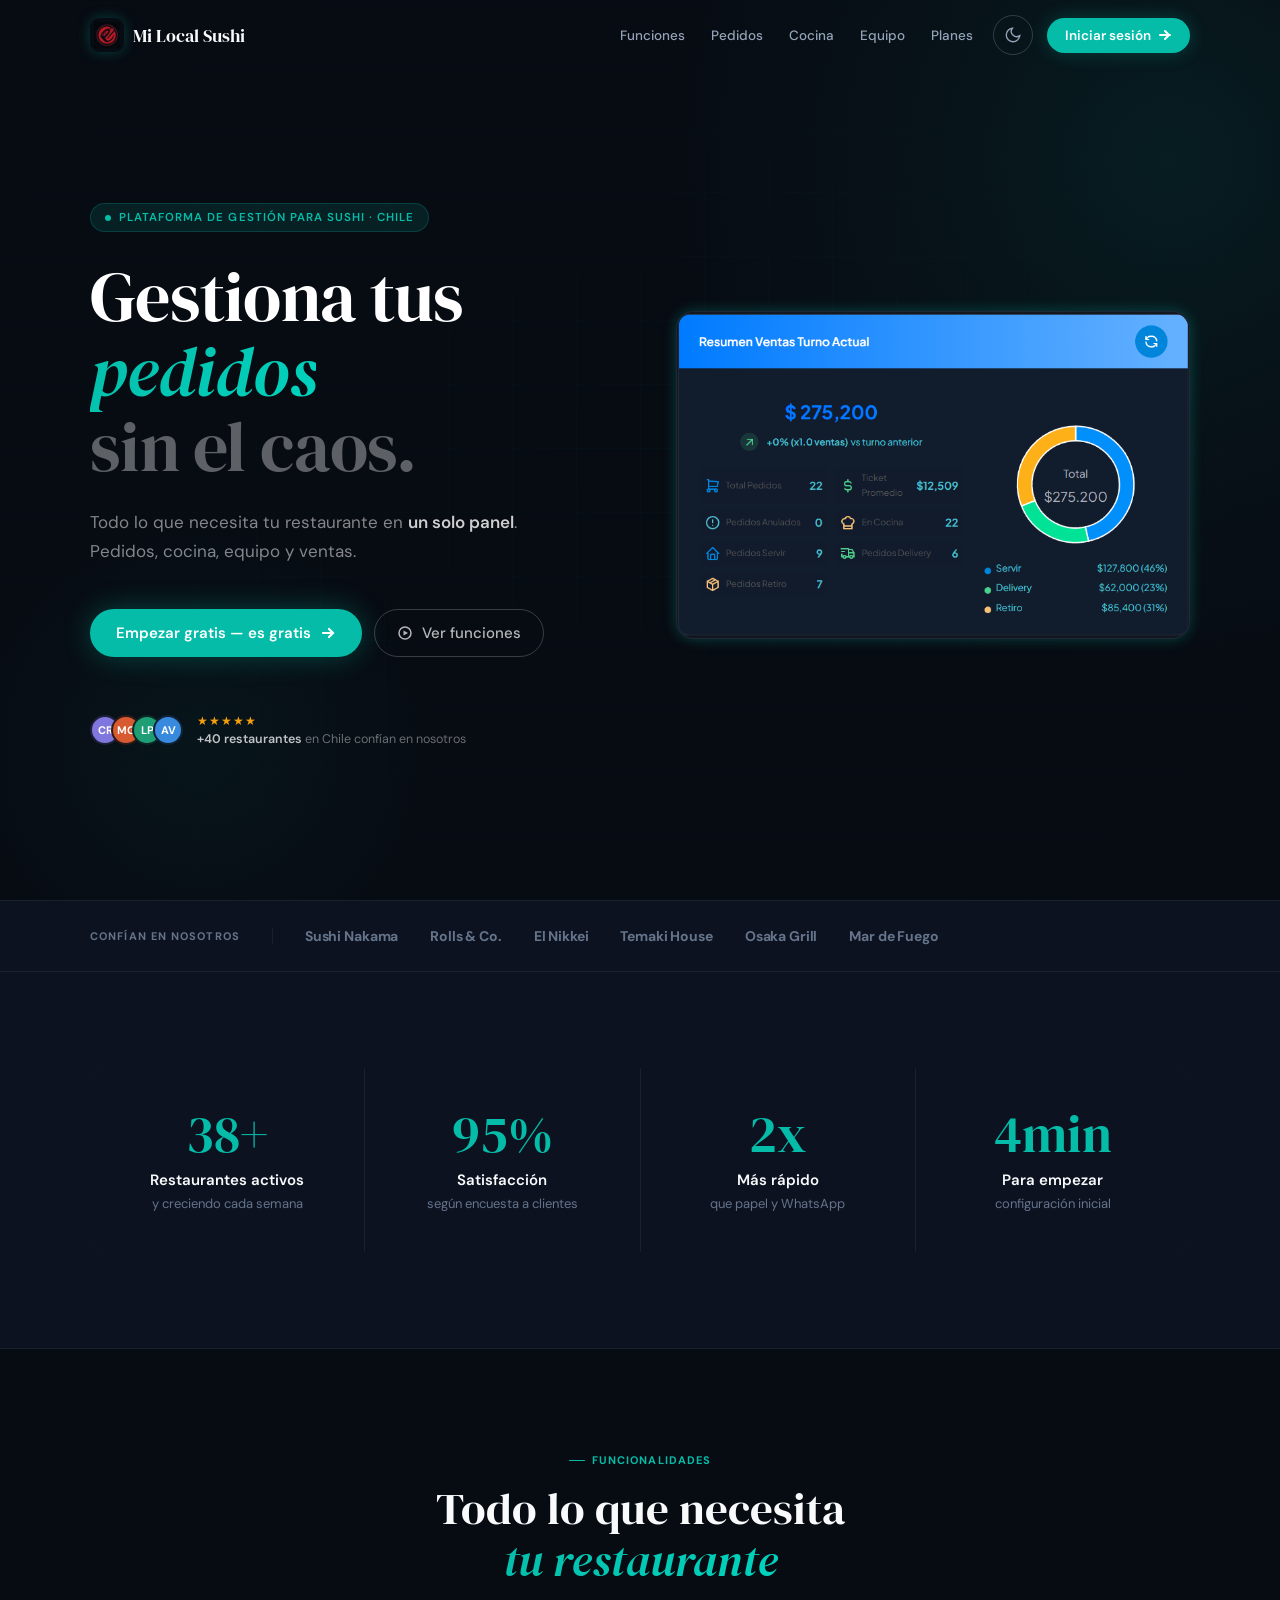
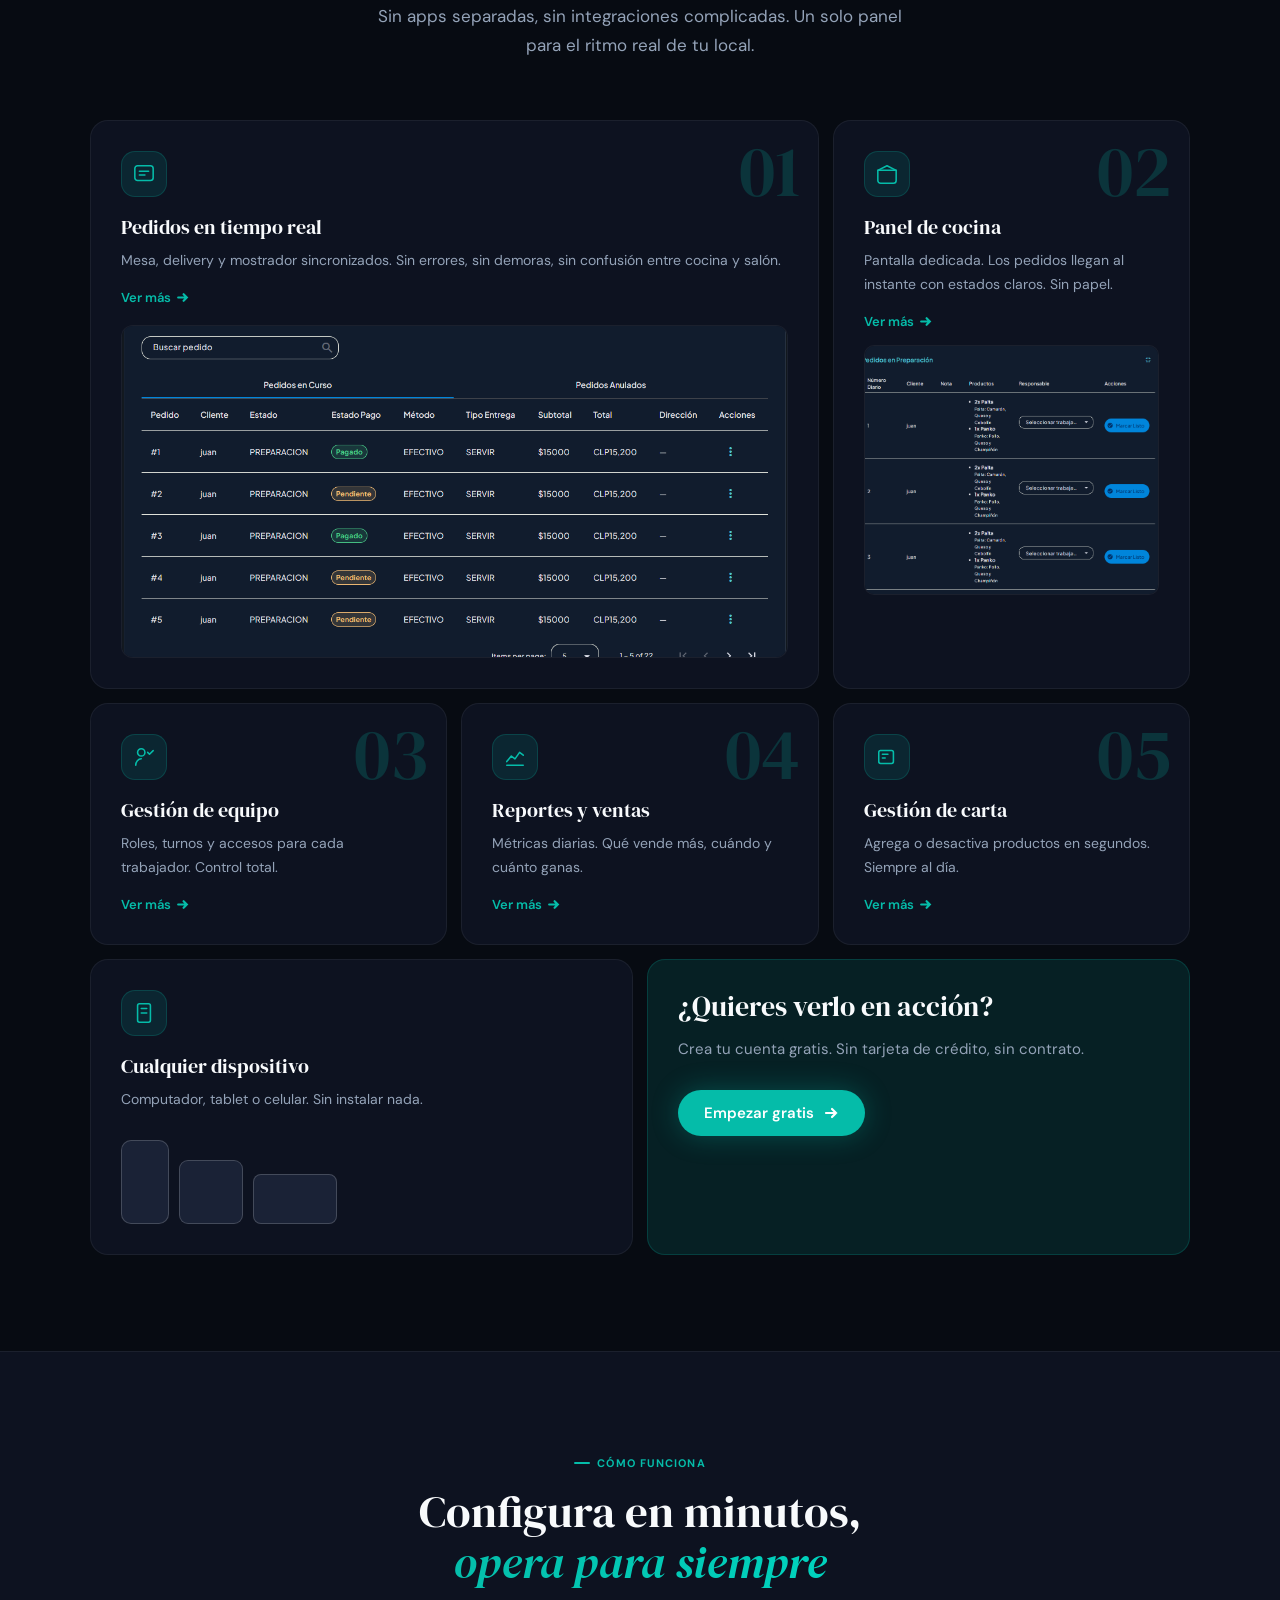
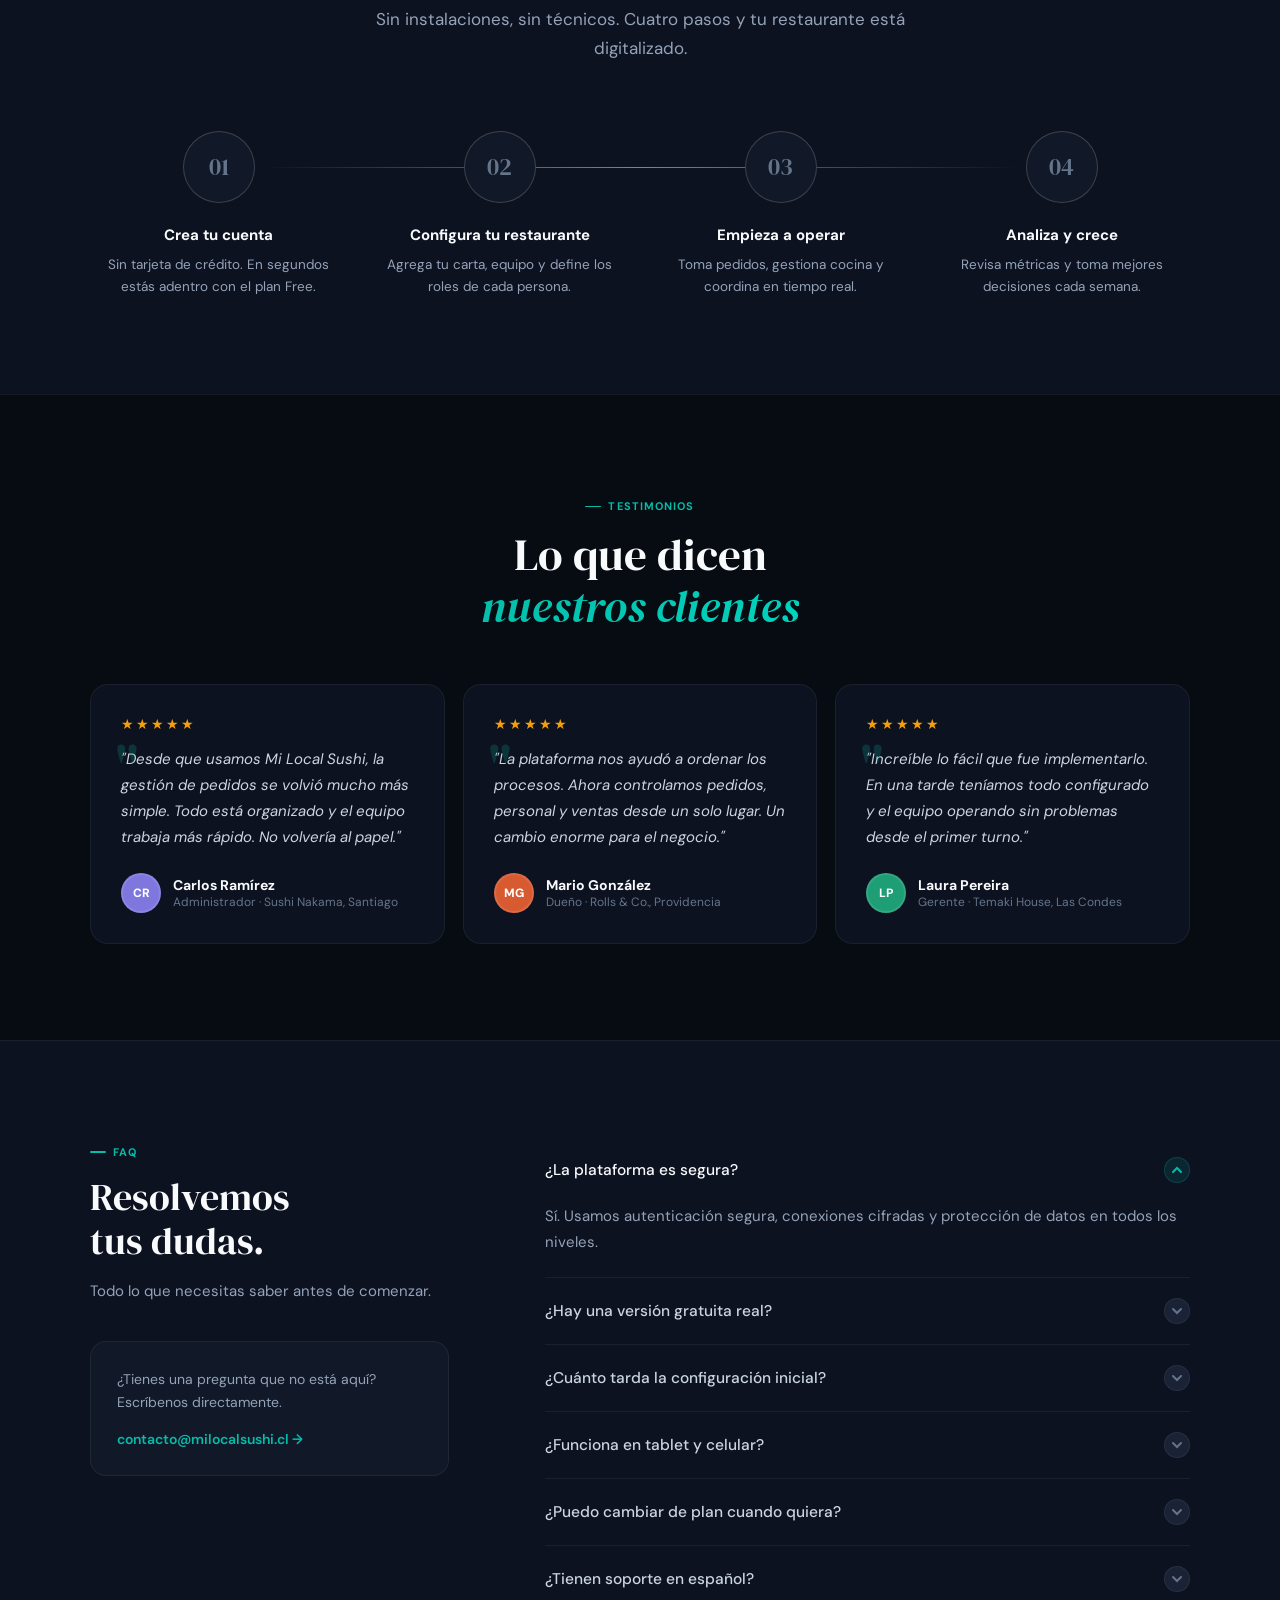
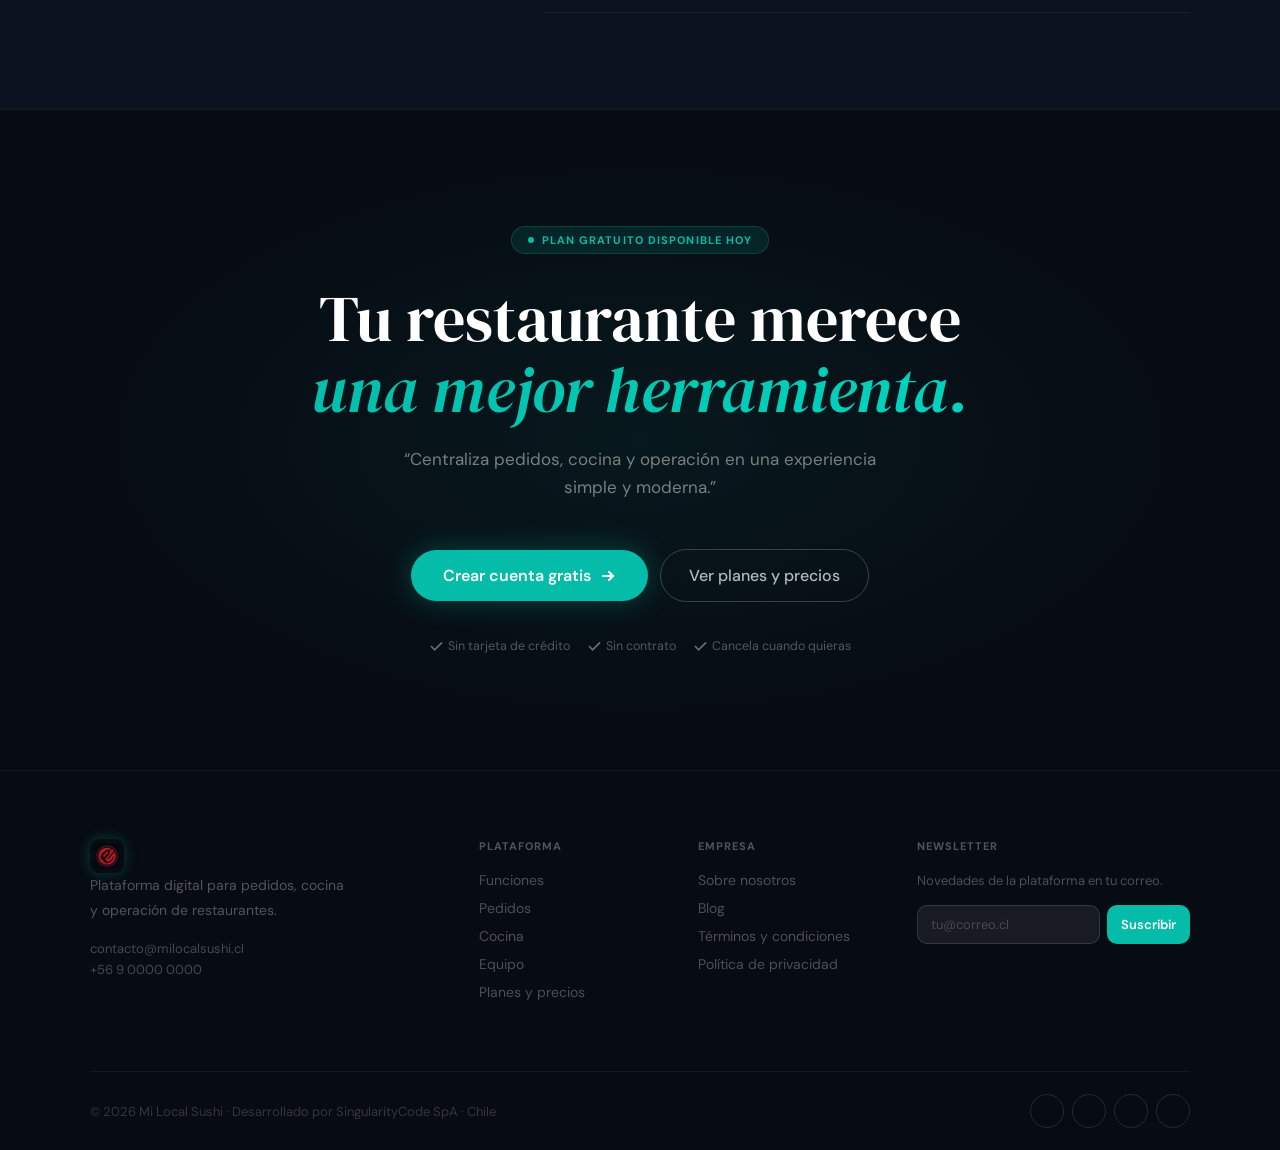
==== commit c98ea351: "fix footer" ====
--- a/index.html
+++ b/index.html
@@ -18,6 +18,7 @@
     href="https://fonts.googleapis.com/css2?family=DM+Sans:ital,opsz,wght@0,9..40,300;0,9..40,400;0,9..40,500;0,9..40,600;0,9..40,700;0,9..40,800;1,9..40,400&family=DM+Serif+Display:ital@0;1&display=swap"
     rel="stylesheet">
   <link rel="stylesheet" href="style.css">
+  <link rel="stylesheet" href="https://cdn.jsdelivr.net/npm/@tabler/icons-webfont@latest/tabler-icons.min.css">
   <script>
     (function () { var t = localStorage.getItem("mls-theme") || "dark"; if (t === "light") document.documentElement.classList.add("pre-light"); })();
   </script>
@@ -568,16 +569,25 @@
         </div>
       </div>
       <div class="fbot">
-        <span class="fcp">
-          © 2026 Mi Local Sushi · Desarrollado por SingularityCode SpA · Chile
-        </span>
-        <div class="fsoc">
-          <div class="fs">IG</div>
-          <div class="fs">FB</div>
-          <div class="fs">in</div>
-          <div class="fs">X</div>
-        </div>
-      </div>
+  <span class="fcp">
+    © 2026 Mi Local Sushi · Desarrollado por 
+   SingularityCode SpA · Chile
+  </span>
+  <div class="fsoc">
+    <a class="fs" href="#" title="Instagram">
+      <i class="ti ti-brand-instagram"></i>
+    </a>
+    <a class="fs" href="#" title="Facebook">
+      <i class="ti ti-brand-facebook"></i>
+    </a>
+    <a class="fs" href="#" title="LinkedIn">
+      <i class="ti ti-brand-linkedin"></i>
+    </a>
+    <a class="fs" href="#" title="X / Twitter">
+      <i class="ti ti-brand-x"></i>
+    </a>
+  </div>
+</div>
     </div>
   </footer>
   <script src="shared.js"></script>
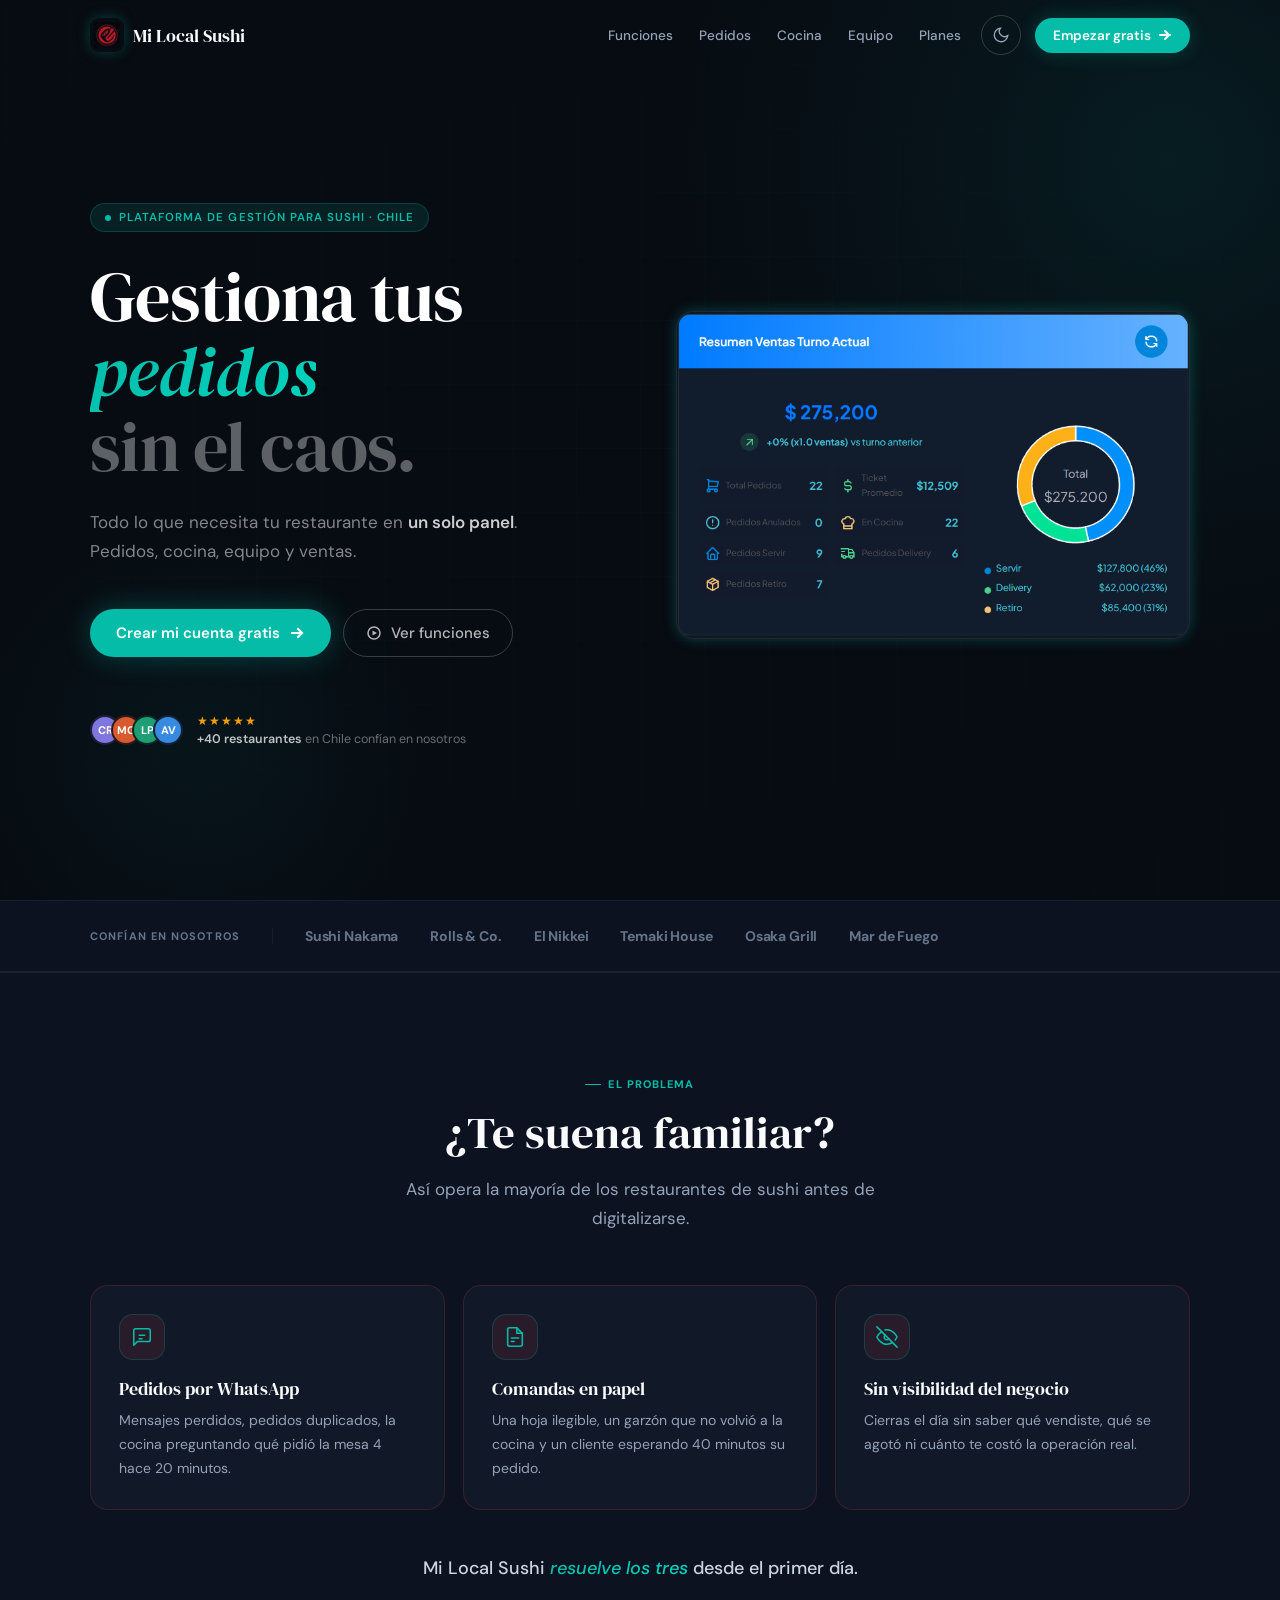
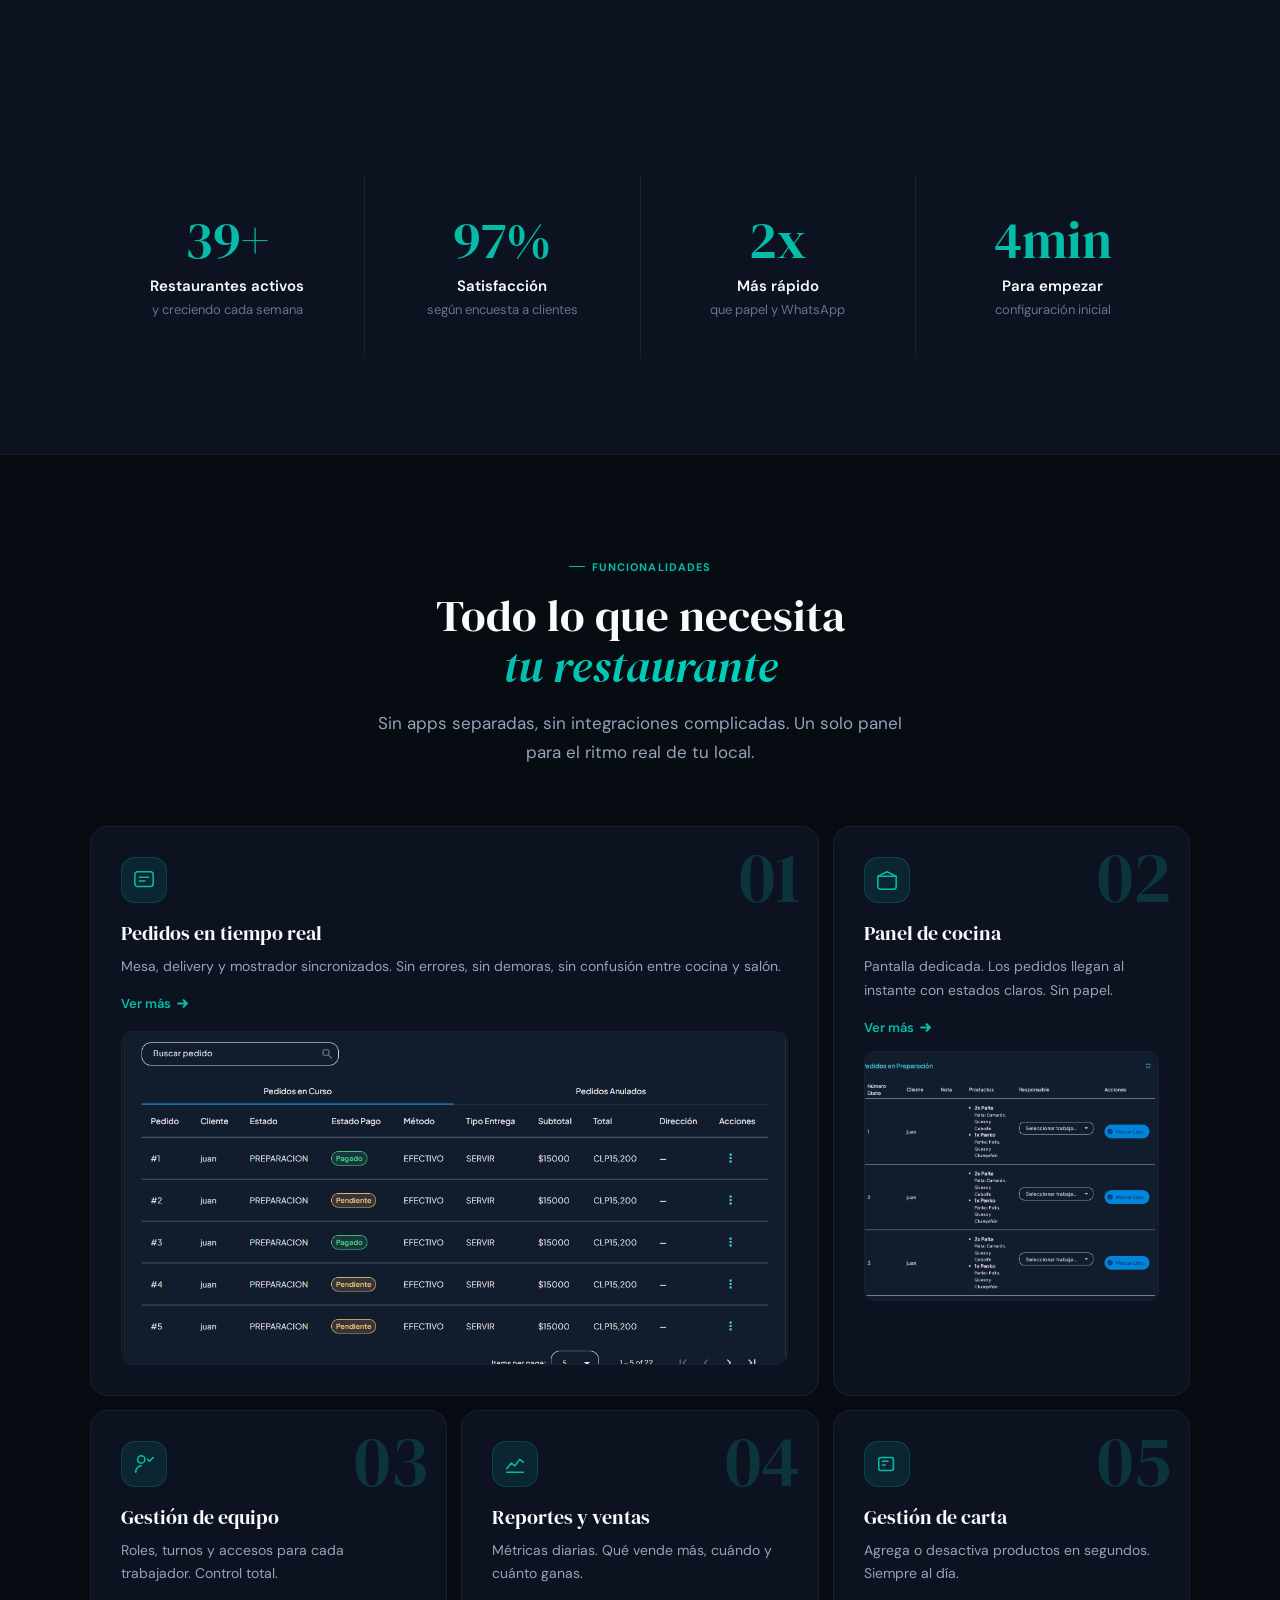
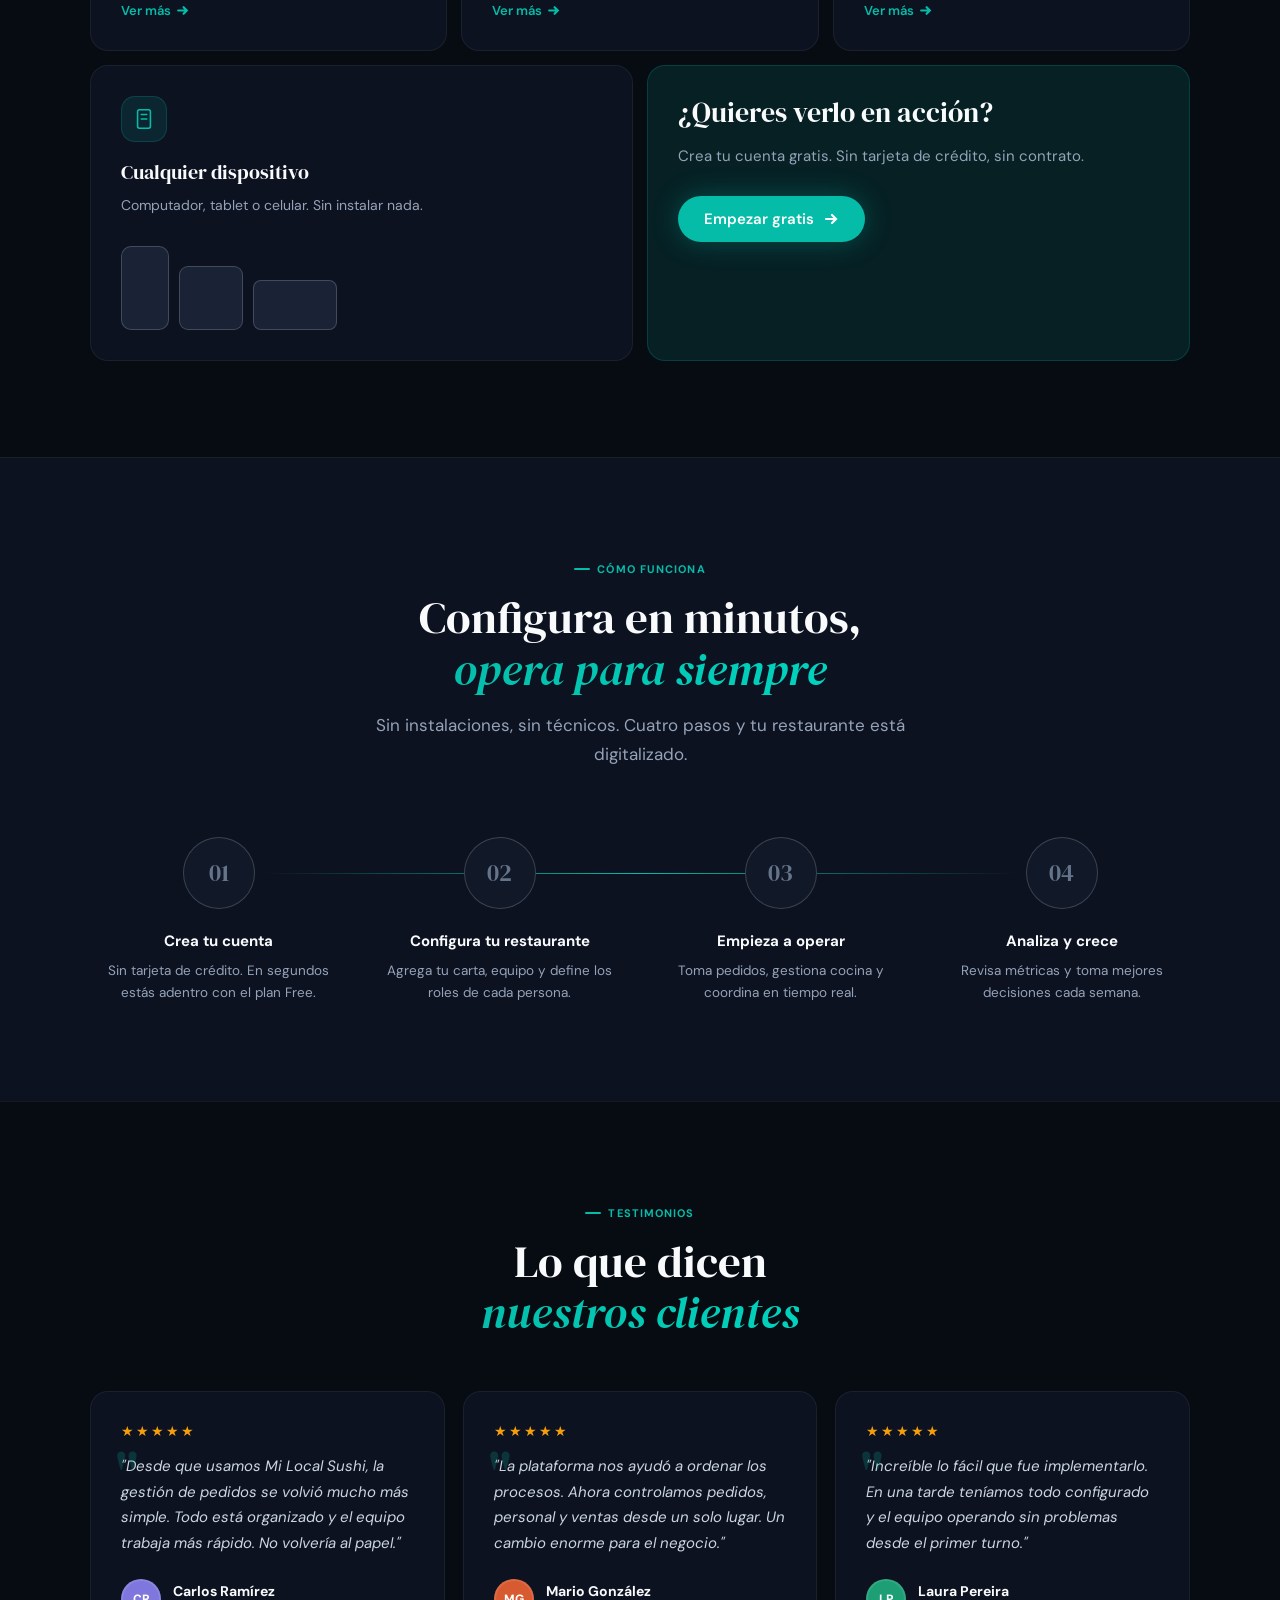
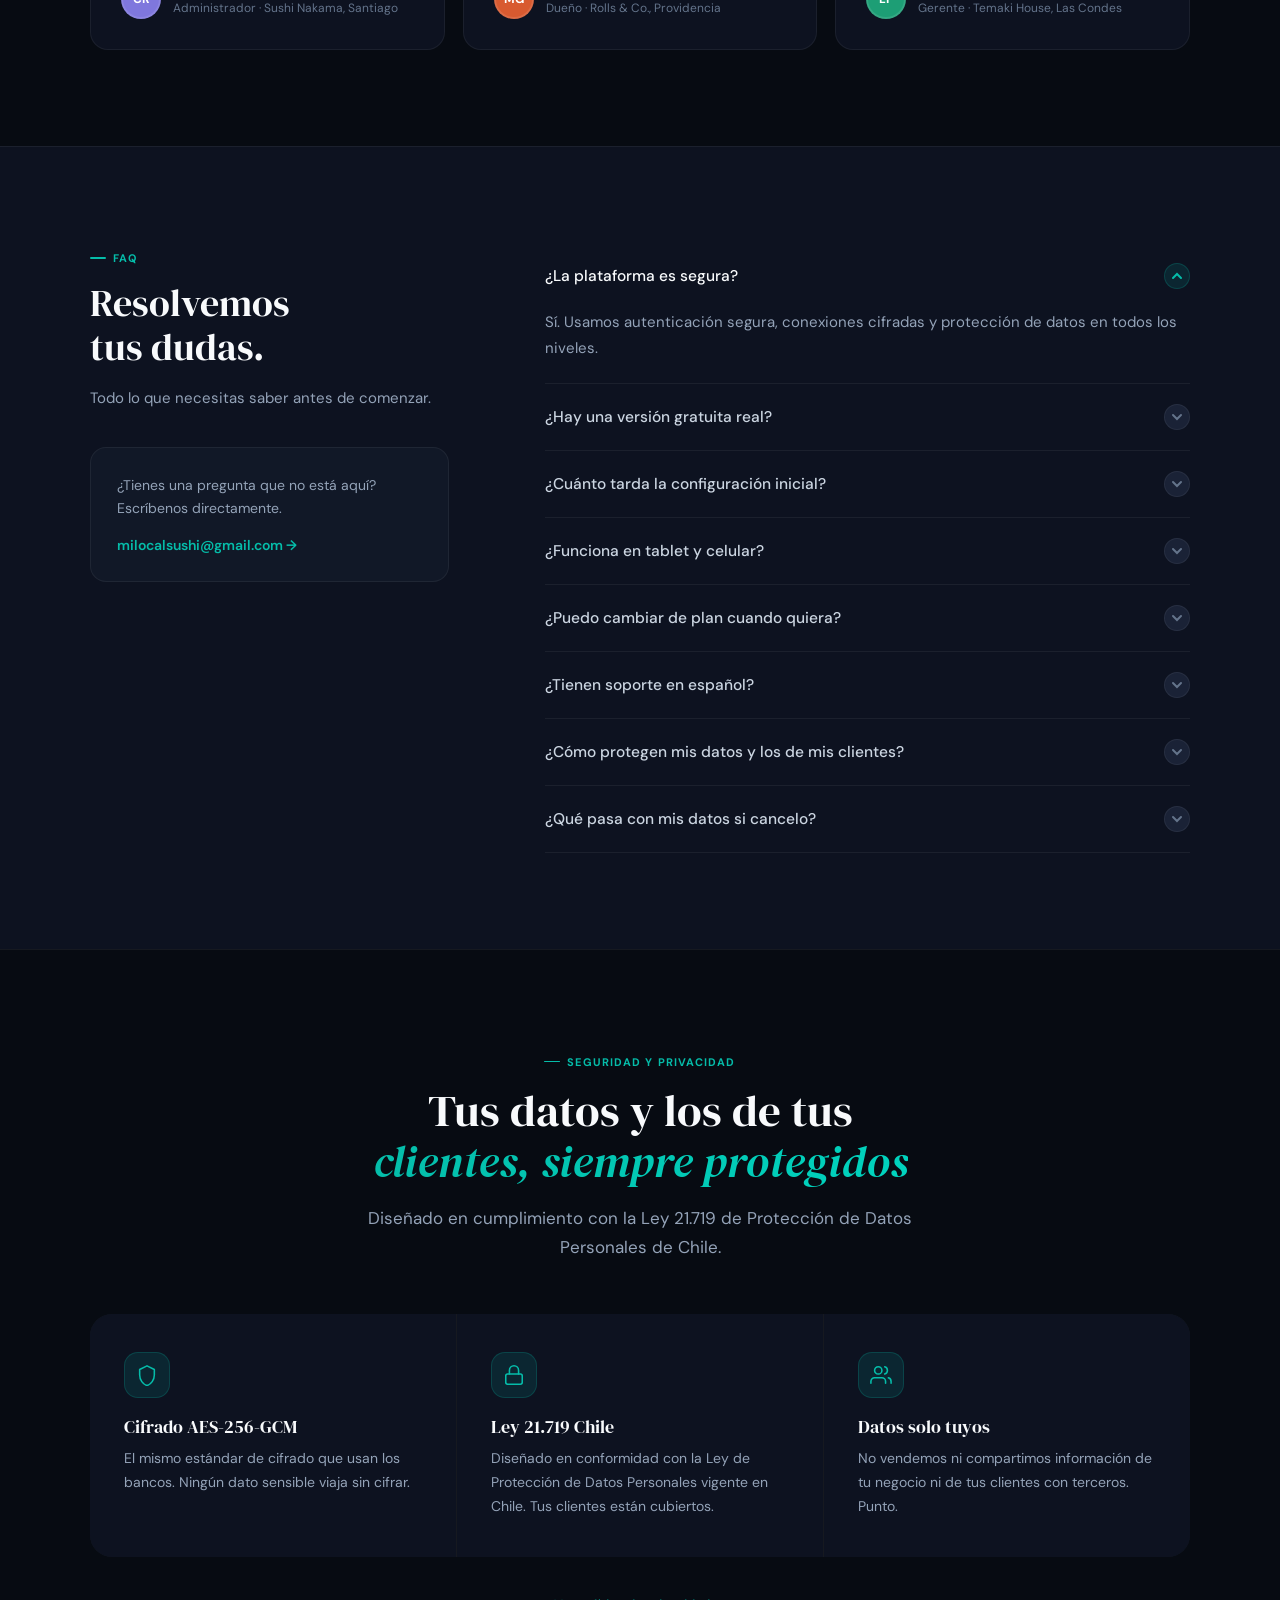
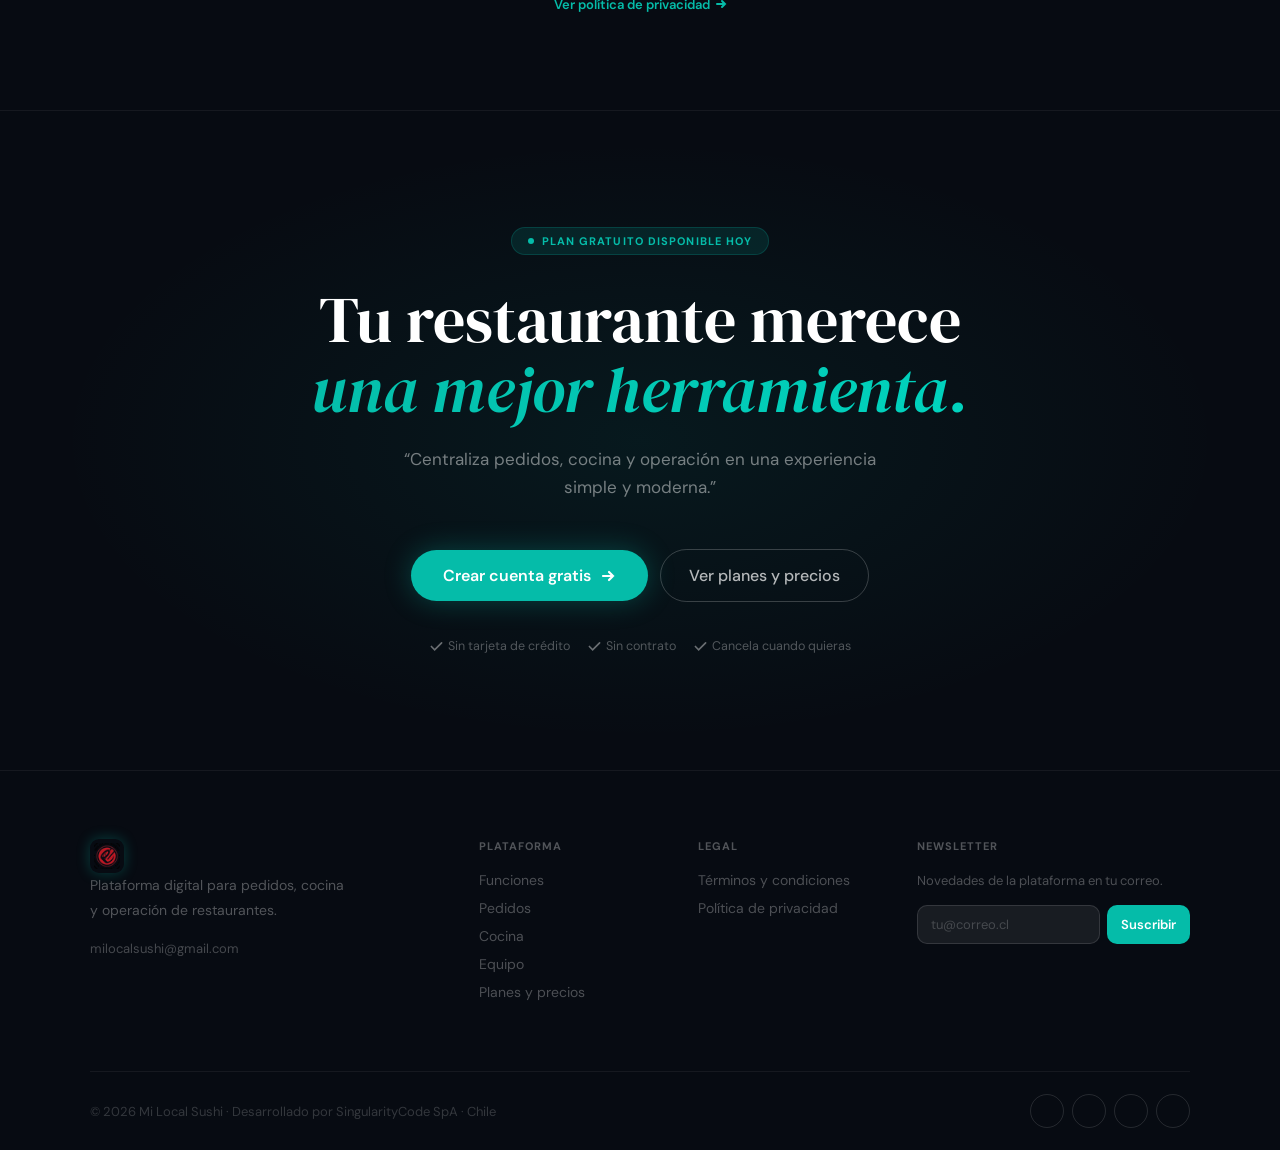
==== commit 870598d9: "cambios en link  y otrs" ====
--- a/index.html
+++ b/index.html
@@ -3,13 +3,23 @@
 
 <head>
   <meta charset="utf-8">
-  <title>Mi Local Sushi — Software de gestión para restaurantes</title>
+  <title>Mi Local Sushi — Sistema de gestión para restaurantes de sushi en Chile</title>
   <meta name="description"
-    content="Gestiona pedidos, cocina y personal de tu restaurante desde un solo panel. Simple, rápido, sin caos.">
+    content="Sistema de gestión para restaurantes de sushi en Chile. Pedidos en tiempo real, panel de cocina y control de equipo desde un solo panel. Plan gratuito disponible. Cumple Ley 21.719.">
   <meta name="viewport" content="width=device-width, initial-scale=1">
-  <meta property="og:title" content="Mi Local Sushi">
-  <meta property="og:description" content="Software de gestión para restaurantes chilenos.">
+  <meta property="og:title" content="Mi Local Sushi — Gestión de restaurantes de sushi en Chile">
+  <meta property="og:description" content="Pedidos en tiempo real, cocina sin papel y control de equipo. Todo desde un solo panel. Plan gratuito, sin tarjeta de crédito.">
   <meta property="og:type" content="website">
+  <meta property="og:url" content="https://milocalsushi.onrender.com">
+  <meta property="og:image" content="https://milocalsushi.onrender.com/img/og-preview.png">
+  <meta property="og:image:width" content="1200">
+  <meta property="og:image:height" content="630">
+  <meta property="og:locale" content="es_CL">
+  <meta name="twitter:card" content="summary_large_image">
+  <meta name="twitter:title" content="Mi Local Sushi — Gestión para restaurantes de sushi">
+  <meta name="twitter:description" content="Pedidos en tiempo real, cocina sin papel y control de equipo. Plan gratuito disponible.">
+  <meta name="twitter:image" content="https://milocalsushi.onrender.com/img/og-preview.png">
+  <meta name="keywords" content="sistema gestión restaurante Chile, software sushi Chile, pedidos restaurante tiempo real, gestión cocina restaurante, sistema POS sushi, Ley 21719 datos restaurante">
   <link rel="icon" type="image/png" href="img/favIcon/favicon.ico">
   <link rel="apple-touch-icon" href="img/favIcon/favicon.ico">
   <link rel="preconnect" href="https://fonts.googleapis.com">
@@ -72,7 +82,7 @@
     <a href="cocina.html" onclick="closeMob()">Cocina</a>
     <a href="equipo.html" onclick="closeMob()">Equipo</a>
     <a href="planes.html" onclick="closeMob()">Planes</a>
-    <a href="https://milocalsushi.onrender.com/authentication/login" target="_blank" class="mc">Iniciar sesión →</a>
+    <a href="https://milocalsushi.onrender.com/authentication/login" target="_blank" class="mc">Empezar gratis →</a>
   </div>
 
   <!-- NAV -->
@@ -109,7 +119,7 @@
           </svg>
         </button>
         <a href="https://milocalsushi.onrender.com/authentication/login" target="_blank" class="nav-cta">
-          Iniciar sesión
+          Empezar gratis
           <svg viewBox="0 0 14 14" fill="none" stroke="white" stroke-width="2" stroke-linecap="round">
             <path d="M2 7h10M7 3l4 4-4 4" />
           </svg>
@@ -144,8 +154,7 @@
           <p class="h-p">Todo lo que necesita tu restaurante en <strong>un solo panel</strong>. Pedidos, cocina, equipo
             y ventas.</p>
           <div class="h-actions">
-            <a href="https://milocalsushi.onrender.com/authentication/login" target="_blank" class="btn-primary">Empezar
-              gratis — es gratis <svg viewBox="0 0 16 16" fill="none" stroke="white" stroke-width="2.2"
+            <a href="https://milocalsushi.onrender.com/authentication/login" target="_blank" class="btn-primary">Crear mi cuenta gratis <svg viewBox="0 0 16 16" fill="none" stroke="white" stroke-width="2.2"
                 stroke-linecap="round">
                 <path d="M3 8h10M9 4l4 4-4 4" />
               </svg></a>
@@ -188,6 +197,55 @@
       </div>
     </div>
   </div>
+
+  <!-- EL PROBLEMA -->
+  <section class="sec" style="background:var(--bg1);border-top:1px solid var(--brd)">
+    <div class="W">
+      <div class="ctr rv">
+        <div class="ey">El problema</div>
+        <h2 class="sh2">¿Te suena familiar?</h2>
+        <p class="sp">Así opera la mayoría de los restaurantes de sushi antes de digitalizarse.</p>
+      </div>
+      <div style="display:grid;grid-template-columns:repeat(3,1fr);gap:18px;margin-top:52px" class="rv d1">
+        <div style="background:var(--bg2);border:1px solid rgba(239,68,68,.18);border-radius:18px;padding:28px;position:relative;overflow:hidden">
+          <div class="bento-ic" style="background:rgba(239,68,68,.1);margin-bottom:18px">
+            <svg viewBox="0 0 24 24" fill="none" stroke="rgba(239,68,68,.85)" stroke-width="1.7" stroke-linecap="round" stroke-linejoin="round">
+              <path d="M21 15a2 2 0 0 1-2 2H7l-4 4V5a2 2 0 0 1 2-2h14a2 2 0 0 1 2 2z"/>
+              <line x1="9" y1="10" x2="15" y2="10"/>
+              <line x1="9" y1="14" x2="12" y2="14"/>
+            </svg>
+          </div>
+          <div style="font-family:'DM Serif Display',serif;font-size:18px;color:var(--t1);margin-bottom:10px;line-height:1.2">Pedidos por WhatsApp</div>
+          <p style="font-size:14px;color:var(--t3);line-height:1.7">Mensajes perdidos, pedidos duplicados, la cocina preguntando qué pidió la mesa 4 hace 20 minutos.</p>
+        </div>
+        <div style="background:var(--bg2);border:1px solid rgba(239,68,68,.18);border-radius:18px;padding:28px">
+          <div class="bento-ic" style="background:rgba(239,68,68,.1);margin-bottom:18px">
+            <svg viewBox="0 0 24 24" fill="none" stroke="rgba(239,68,68,.85)" stroke-width="1.7" stroke-linecap="round" stroke-linejoin="round">
+              <path d="M14 2H6a2 2 0 0 0-2 2v16a2 2 0 0 0 2 2h12a2 2 0 0 0 2-2V8z"/>
+              <polyline points="14 2 14 8 20 8"/>
+              <line x1="8" y1="13" x2="16" y2="13"/>
+              <line x1="8" y1="17" x2="11" y2="17"/>
+            </svg>
+          </div>
+          <div style="font-family:'DM Serif Display',serif;font-size:18px;color:var(--t1);margin-bottom:10px;line-height:1.2">Comandas en papel</div>
+          <p style="font-size:14px;color:var(--t3);line-height:1.7">Una hoja ilegible, un garzón que no volvió a la cocina y un cliente esperando 40 minutos su pedido.</p>
+        </div>
+        <div style="background:var(--bg2);border:1px solid rgba(239,68,68,.18);border-radius:18px;padding:28px">
+          <div class="bento-ic" style="background:rgba(239,68,68,.1);margin-bottom:18px">
+            <svg viewBox="0 0 24 24" fill="none" stroke="rgba(239,68,68,.85)" stroke-width="1.7" stroke-linecap="round" stroke-linejoin="round">
+              <path d="M17.94 17.94A10.07 10.07 0 0 1 12 20c-7 0-11-8-11-8a18.45 18.45 0 0 1 5.06-5.94M9.9 4.24A9.12 9.12 0 0 1 12 4c7 0 11 8 11 8a18.5 18.5 0 0 1-2.16 3.19m-6.72-1.07a3 3 0 1 1-4.24-4.24"/>
+              <line x1="1" y1="1" x2="23" y2="23"/>
+            </svg>
+          </div>
+          <div style="font-family:'DM Serif Display',serif;font-size:18px;color:var(--t1);margin-bottom:10px;line-height:1.2">Sin visibilidad del negocio</div>
+          <p style="font-size:14px;color:var(--t3);line-height:1.7">Cierras el día sin saber qué vendiste, qué se agotó ni cuánto te costó la operación real.</p>
+        </div>
+      </div>
+      <div class="ctr rv d2" style="margin-top:44px">
+        <p style="font-size:18px;color:var(--t2);font-weight:500;line-height:1.6">Mi Local Sushi <em style="background:linear-gradient(135deg,var(--g),#00d4bf);-webkit-background-clip:text;background-clip:text;-webkit-text-fill-color:transparent;font-style:italic">resuelve los tres</em> desde el primer día.</p>
+      </div>
+    </div>
+  </section>
 
   <!-- MÉTRICAS -->
   <section class="sec" style="background:var(--bg1);border-bottom:1px solid var(--brd)">
@@ -450,7 +508,7 @@
           <p class="sp" style="font-size:15px;margin-top:12px">Todo lo que necesitas saber antes de comenzar.</p>
           <div class="fsc">
             <p>¿Tienes una pregunta que no está aquí? Escríbenos directamente.</p><a
-              href="mailto:contacto@milocalsushi.cl">contacto@milocalsushi.cl →</a>
+              href="mailto:milocalsushi@gmail.com">milocalsushi@gmail.com →</a>
           </div>
         </div>
         <div class="facc rv d1">
@@ -501,7 +559,68 @@
             <div class="fa">Por supuesto. Todo el soporte, la plataforma y la documentación están en español. Somos un
               producto hecho en Chile.</div>
           </div>
-        </div>
+          <div class="fi">
+            <div class="fq">¿Cómo protegen mis datos y los de mis clientes?<div class="farr"><svg viewBox="0 0 12 12">
+                  <path d="M2 4l4 4 4-4" />
+                </svg></div>
+            </div>
+            <div class="fa">Cumplimos con la Ley 21.719 de Protección de Datos Personales de Chile. Toda la información se cifra con estándar AES-256-GCM. Nunca compartimos ni vendemos los datos de tu negocio ni los de tus clientes con terceros.</div>
+          </div>
+          <div class="fi">
+            <div class="fq">¿Qué pasa con mis datos si cancelo?<div class="farr"><svg viewBox="0 0 12 12">
+                  <path d="M2 4l4 4 4-4" />
+                </svg></div>
+            </div>
+            <div class="fa">Puedes exportar toda tu información antes de cancelar. Transcurridos 30 días desde la cancelación, tus datos son eliminados de forma definitiva de nuestros servidores.</div>
+          </div>
+        </div>
+      </div>
+    </div>
+  </section>
+
+  <!-- SEGURIDAD -->
+  <section class="sec" style="background:var(--bg0);border-top:1px solid var(--brd)">
+    <div class="W">
+      <div class="ctr rv">
+        <div class="ey">Seguridad y privacidad</div>
+        <h2 class="sh2">Tus datos y los de tus<br><em>clientes, siempre protegidos</em></h2>
+        <p class="sp">Diseñado en cumplimiento con la Ley 21.719 de Protección de Datos Personales de Chile.</p>
+      </div>
+      <div style="display:grid;grid-template-columns:repeat(3,1fr);gap:1px;background:var(--brd);border-radius:22px;overflow:hidden;margin-top:52px" class="rv d1">
+        <div style="background:var(--bg1);padding:38px 34px">
+          <div class="bento-ic" style="margin-bottom:18px">
+            <svg viewBox="0 0 24 24" stroke="var(--g)" fill="none" stroke-width="1.7" stroke-linecap="round" stroke-linejoin="round">
+              <path d="M12 2L4 6v6c0 5.25 3.5 10.15 8 11.5C16.5 22.15 20 17.25 20 12V6z"/>
+            </svg>
+          </div>
+          <div style="font-family:'DM Serif Display',serif;font-size:18px;color:var(--t1);margin-bottom:10px;line-height:1.2">Cifrado AES-256-GCM</div>
+          <p style="font-size:14px;color:var(--t3);line-height:1.7">El mismo estándar de cifrado que usan los bancos. Ningún dato sensible viaja sin cifrar.</p>
+        </div>
+        <div style="background:var(--bg1);padding:38px 34px">
+          <div class="bento-ic" style="margin-bottom:18px">
+            <svg viewBox="0 0 24 24" stroke="var(--g)" fill="none" stroke-width="1.7" stroke-linecap="round" stroke-linejoin="round">
+              <rect x="3" y="11" width="18" height="11" rx="2"/>
+              <path d="M7 11V7a5 5 0 0 1 10 0v4"/>
+            </svg>
+          </div>
+          <div style="font-family:'DM Serif Display',serif;font-size:18px;color:var(--t1);margin-bottom:10px;line-height:1.2">Ley 21.719 Chile</div>
+          <p style="font-size:14px;color:var(--t3);line-height:1.7">Diseñado en conformidad con la Ley de Protección de Datos Personales vigente en Chile. Tus clientes están cubiertos.</p>
+        </div>
+        <div style="background:var(--bg1);padding:38px 34px">
+          <div class="bento-ic" style="margin-bottom:18px">
+            <svg viewBox="0 0 24 24" stroke="var(--g)" fill="none" stroke-width="1.7" stroke-linecap="round" stroke-linejoin="round">
+              <path d="M17 21v-2a4 4 0 0 0-4-4H5a4 4 0 0 0-4 4v2"/>
+              <circle cx="9" cy="7" r="4"/>
+              <path d="M23 21v-2a4 4 0 0 0-3-3.87"/>
+              <path d="M16 3.13a4 4 0 0 1 0 7.75"/>
+            </svg>
+          </div>
+          <div style="font-family:'DM Serif Display',serif;font-size:18px;color:var(--t1);margin-bottom:10px;line-height:1.2">Datos solo tuyos</div>
+          <p style="font-size:14px;color:var(--t3);line-height:1.7">No vendemos ni compartimos información de tu negocio ni de tus clientes con terceros. Punto.</p>
+        </div>
+      </div>
+      <div class="ctr rv d2" style="margin-top:36px">
+        <a href="privacidad.html" style="font-size:13px;color:var(--g);font-weight:600;display:inline-flex;align-items:center;gap:5px;transition:gap .2s">Ver política de privacidad <svg viewBox="0 0 12 12" width="12" height="12" fill="none" stroke="var(--g)" stroke-width="2" stroke-linecap="round"><path d="M2 6h8M7 3l3 3-3 3"/></svg></a>
       </div>
     </div>
   </section>
@@ -551,15 +670,14 @@
          <p class="fd">
   Plataforma digital para pedidos, cocina y operación de restaurantes.
 </p>
-          <div class="fct"><span>contacto@milocalsushi.cl</span><span>+56 9 0000 0000</span></div>
+          <div class="fct"><a href="mailto:milocalsushi@gmail.com" style="color:rgba(255,255,255,.25);text-decoration:none;transition:color .2s;font-size:13px">milocalsushi@gmail.com</a></div>
         </div>
         <div class="fcol">
           <h5>Plataforma</h5><a href="funciones.html">Funciones</a><a href="pedidos.html">Pedidos</a><a
             href="cocina.html">Cocina</a><a href="equipo.html">Equipo</a><a href="planes.html">Planes y precios</a>
         </div>
         <div class="fcol">
-          <h5>Empresa</h5><a href="#">Sobre nosotros</a><a href="#">Blog</a><a href="#">Términos y condiciones</a><a
-            href="#">Política de privacidad</a>
+          <h5>Legal</h5><a href="terminos.html">Términos y condiciones</a><a href="privacidad.html">Política de privacidad</a>
         </div>
         <div class="fcol">
           <h5>Newsletter</h5>
@@ -591,6 +709,36 @@
     </div>
   </footer>
   <script src="shared.js"></script>
+  <script type="application/ld+json">
+  {
+    "@context": "https://schema.org",
+    "@type": "SoftwareApplication",
+    "name": "Mi Local Sushi",
+    "applicationCategory": "BusinessApplication",
+    "operatingSystem": "Web",
+    "offers": {
+      "@type": "Offer",
+      "price": "0",
+      "priceCurrency": "CLP",
+      "description": "Plan gratuito disponible sin tarjeta de crédito"
+    },
+    "description": "Sistema de gestión para restaurantes de sushi en Chile. Pedidos en tiempo real, panel de cocina, gestión de equipo y reportes de ventas. Cumple Ley 21.719.",
+    "url": "https://milocalsushi.onrender.com",
+    "email": "milocalsushi@gmail.com",
+    "areaServed": {
+      "@type": "Country",
+      "name": "Chile"
+    },
+    "provider": {
+      "@type": "Organization",
+      "name": "SingularityCode SpA",
+      "address": {
+        "@type": "PostalAddress",
+        "addressCountry": "CL"
+      }
+    }
+  }
+  </script>
 </body>
 
 </html>
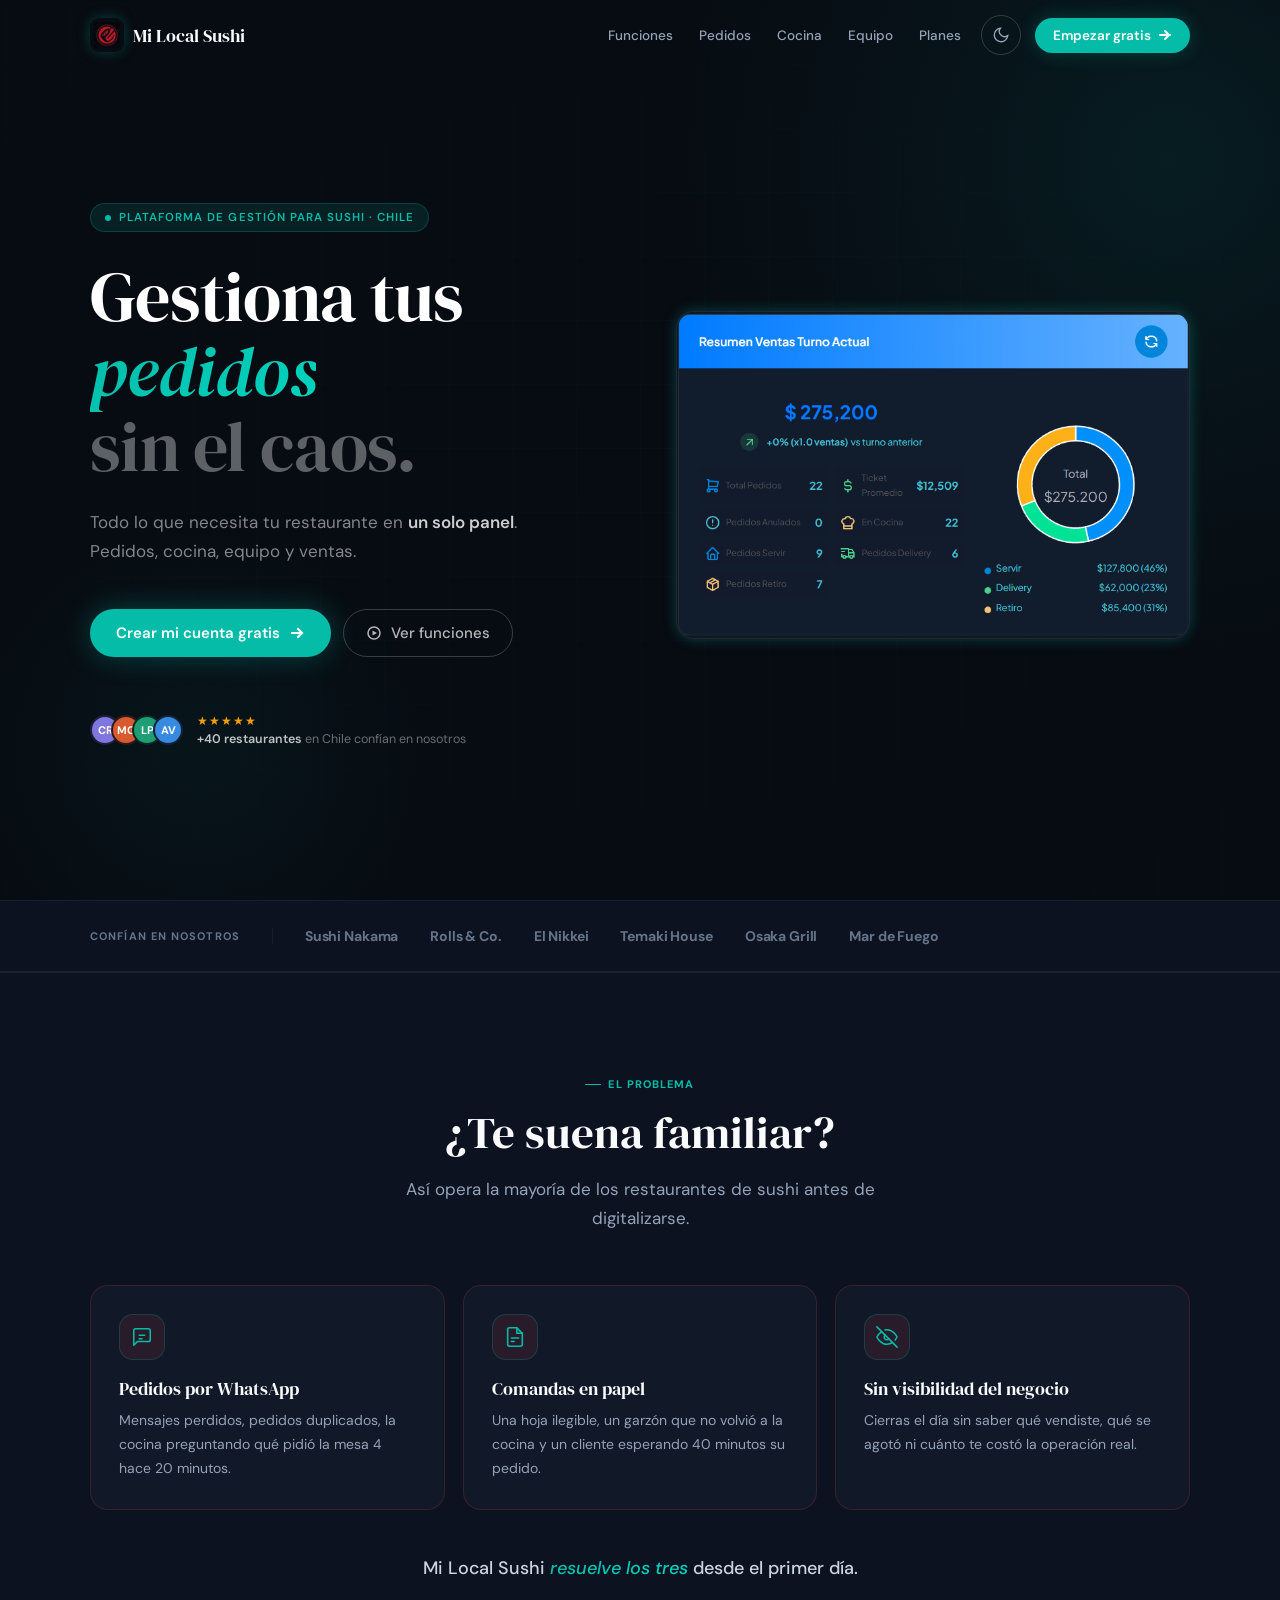
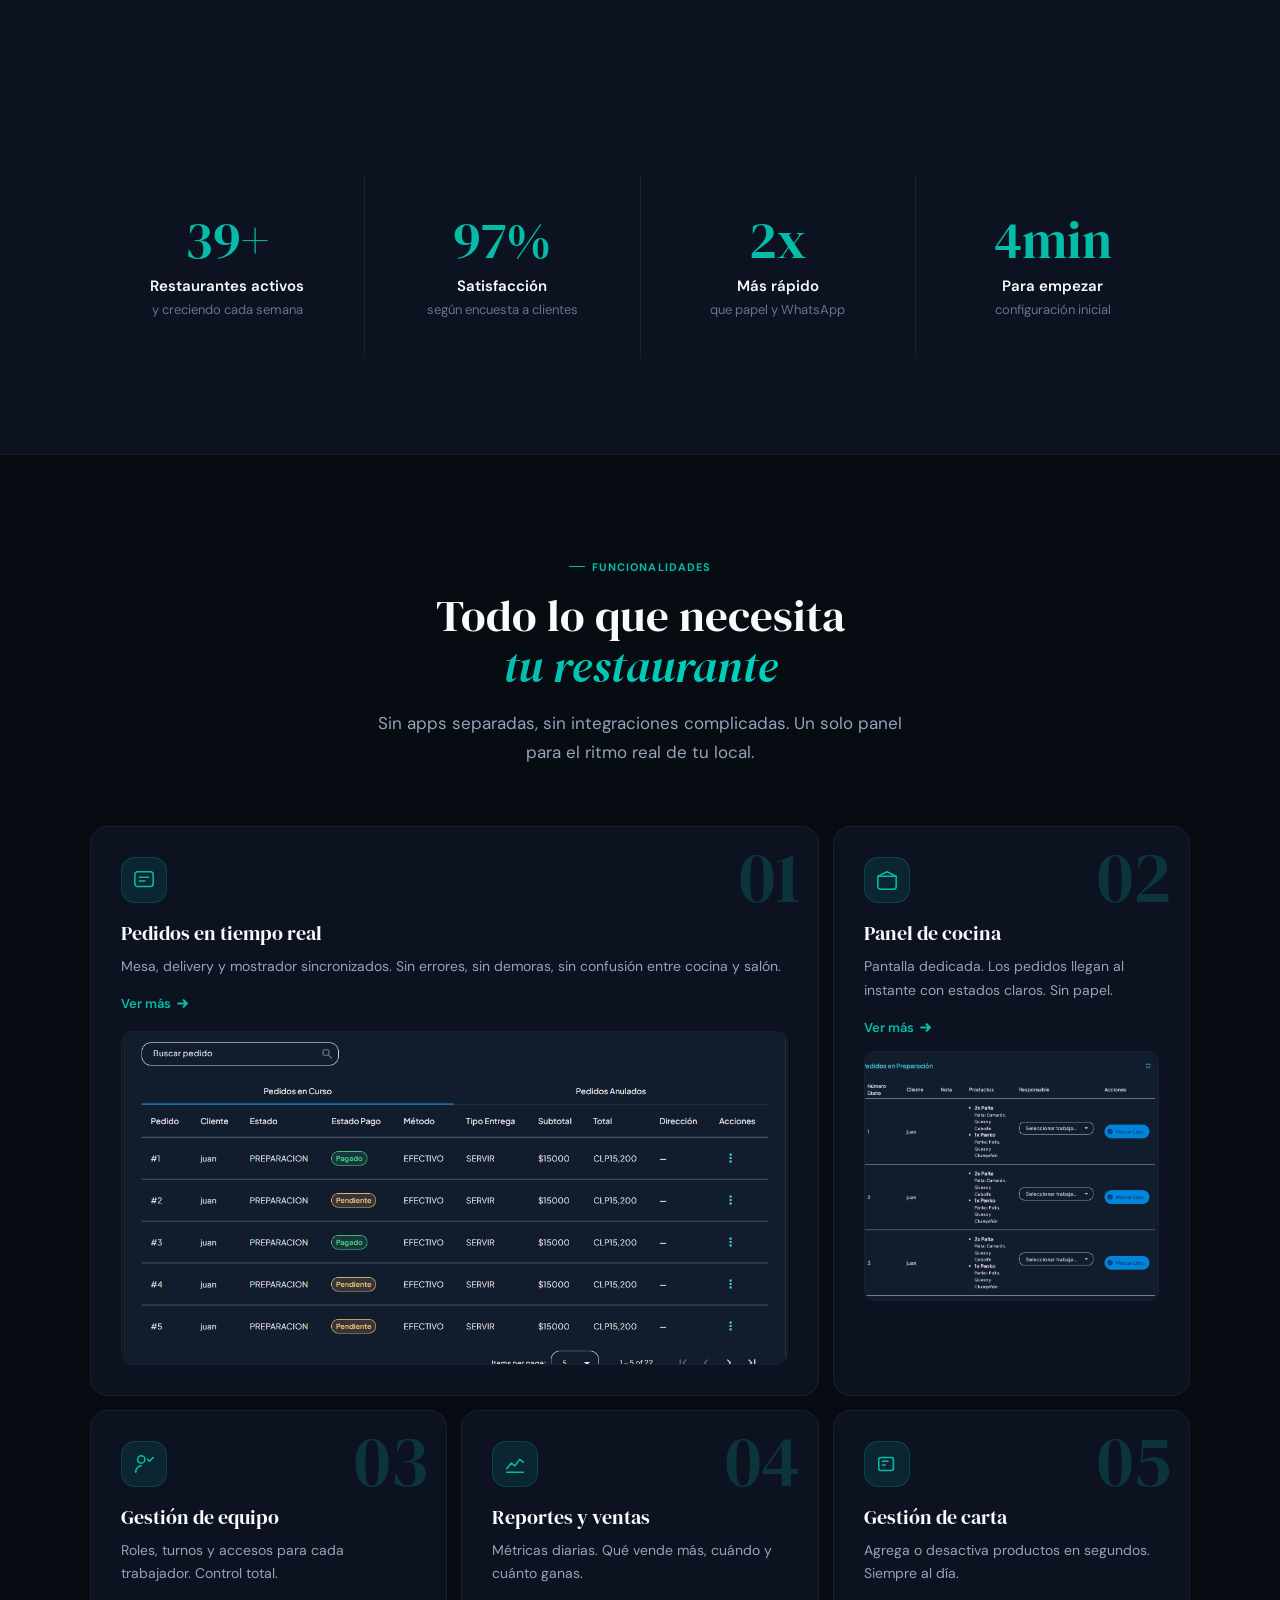
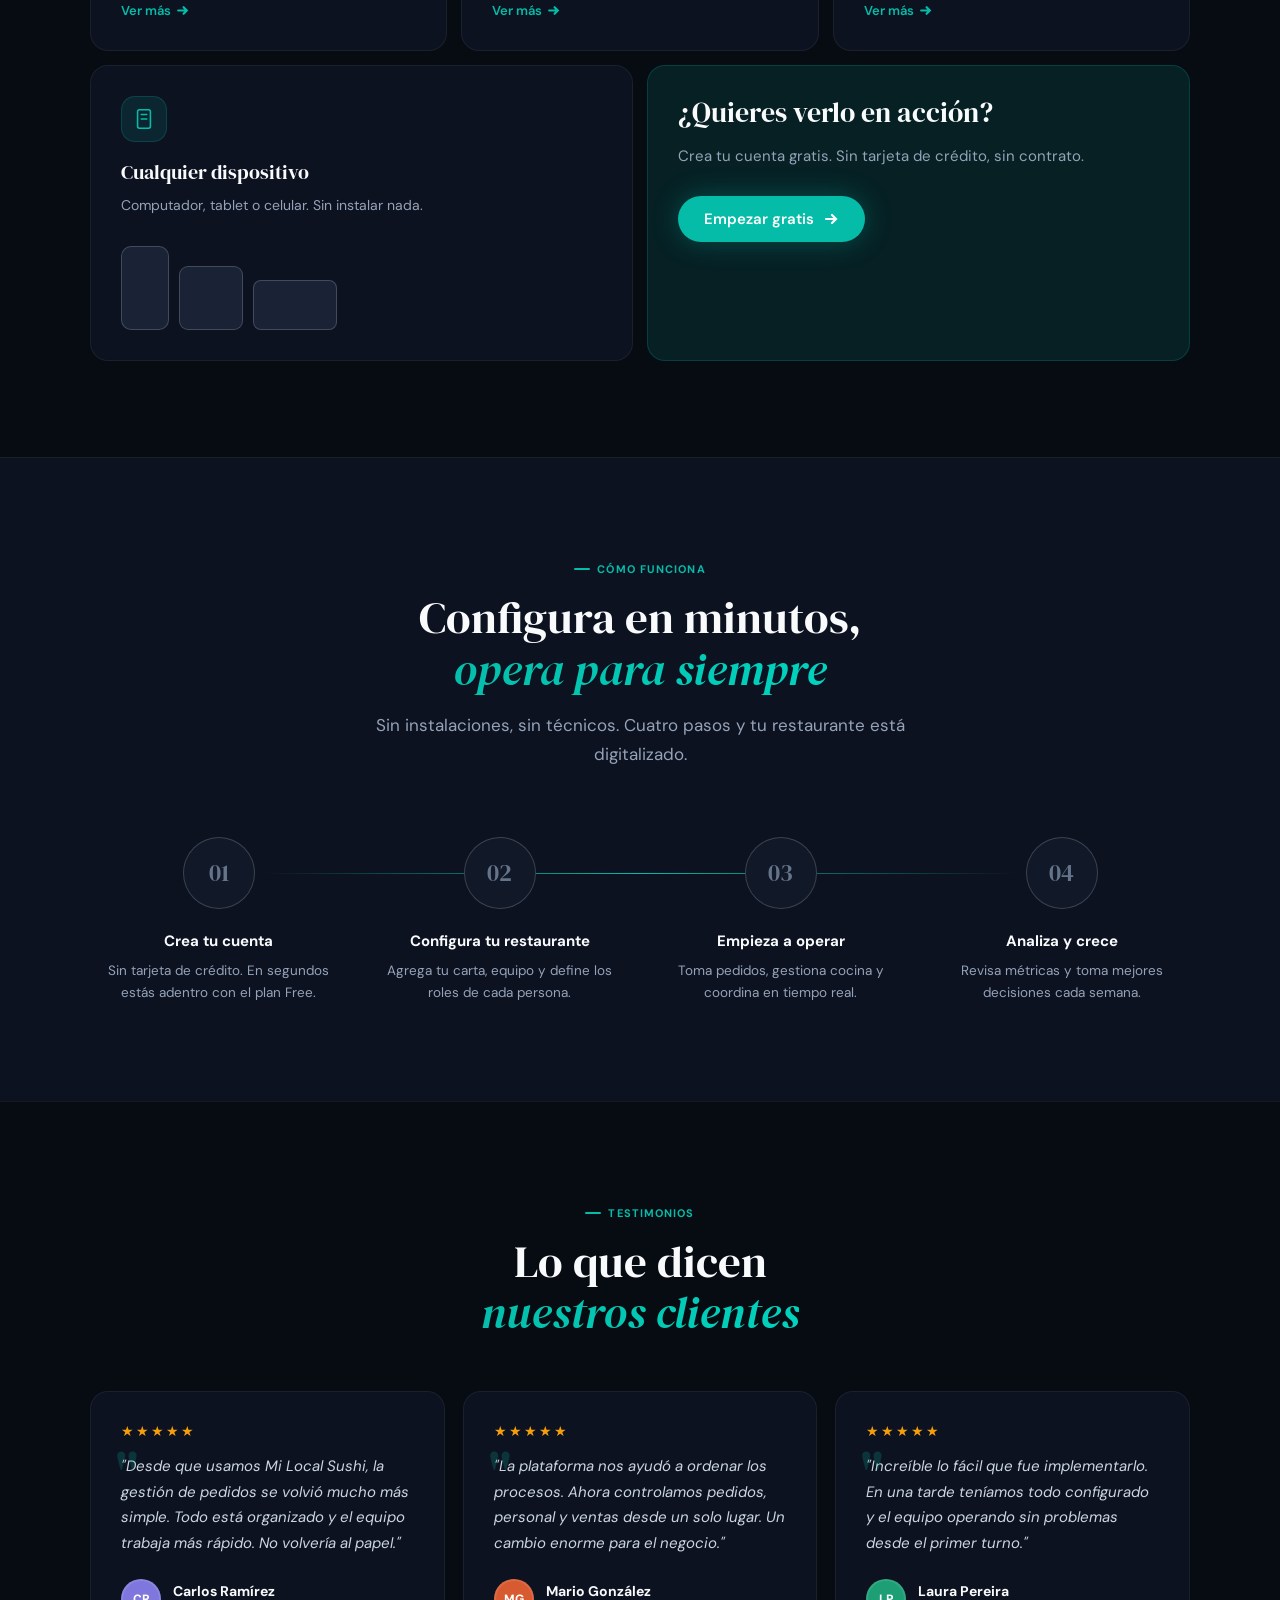
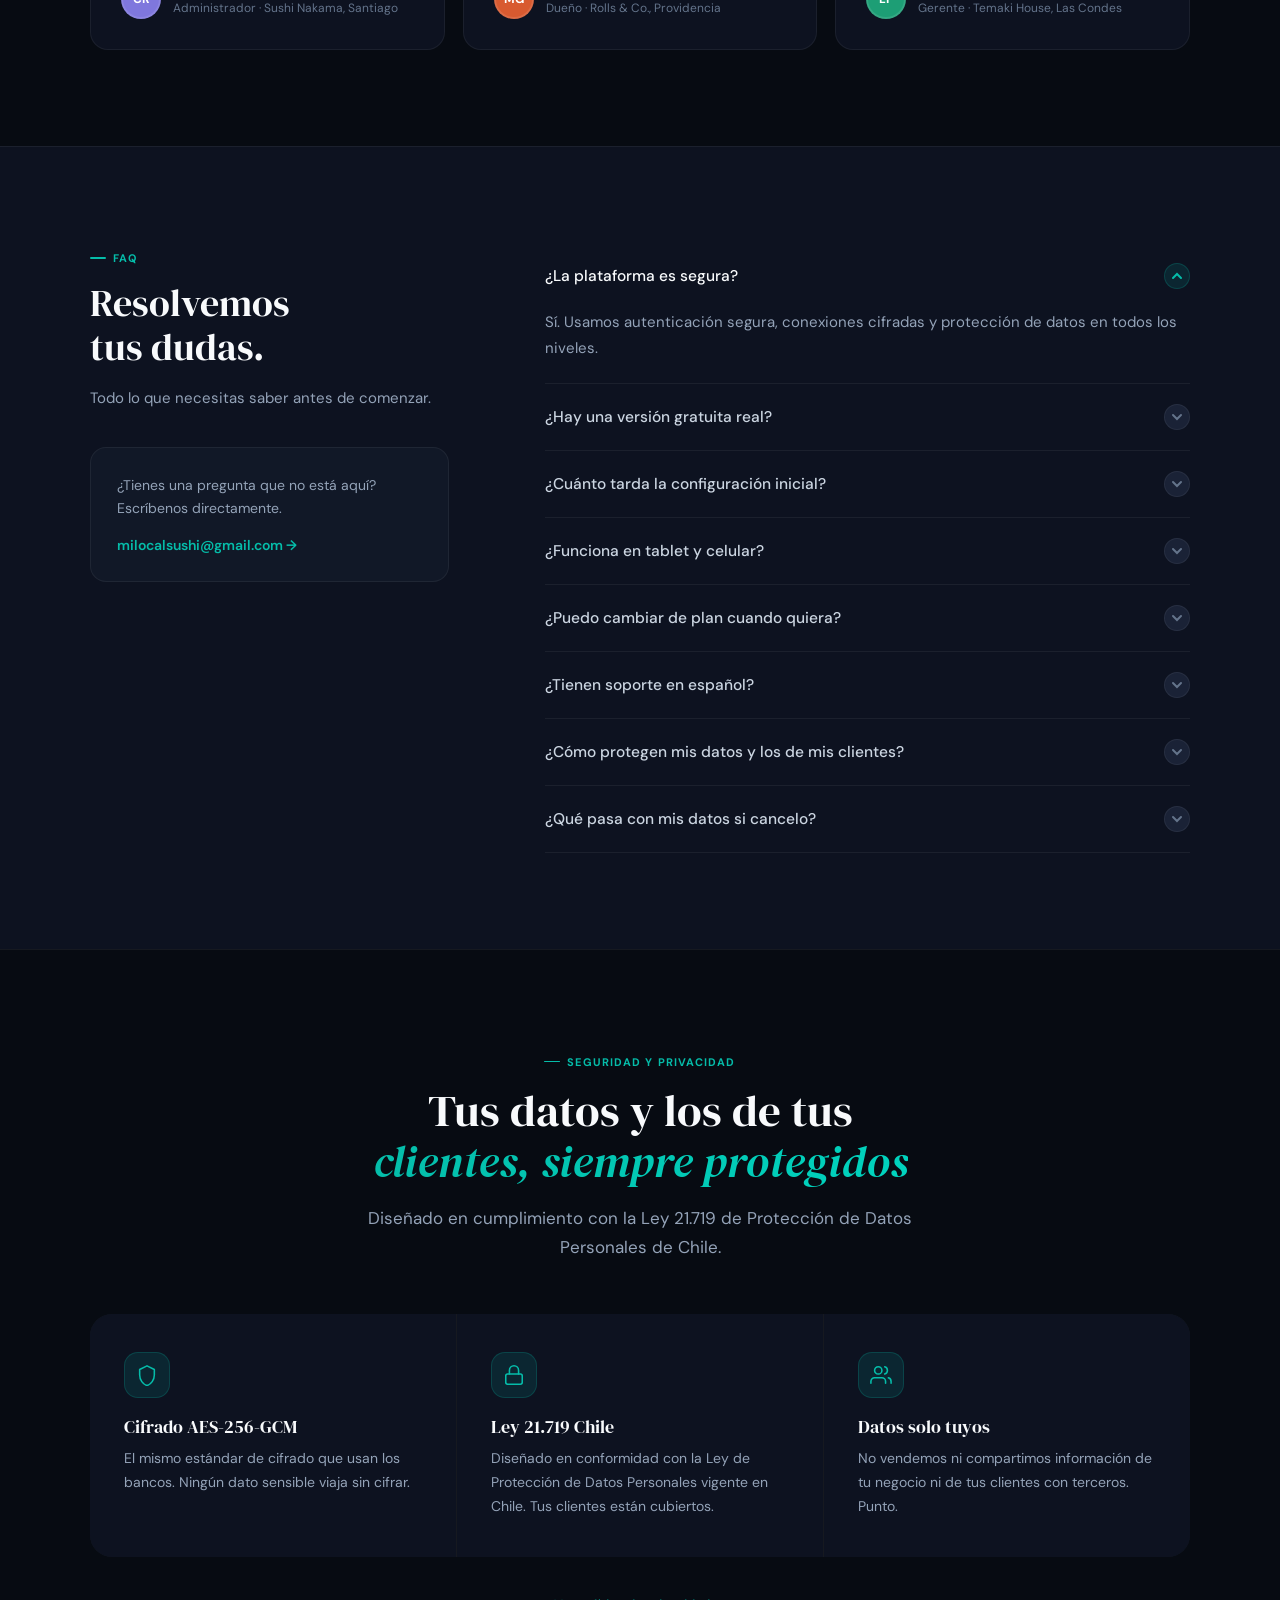
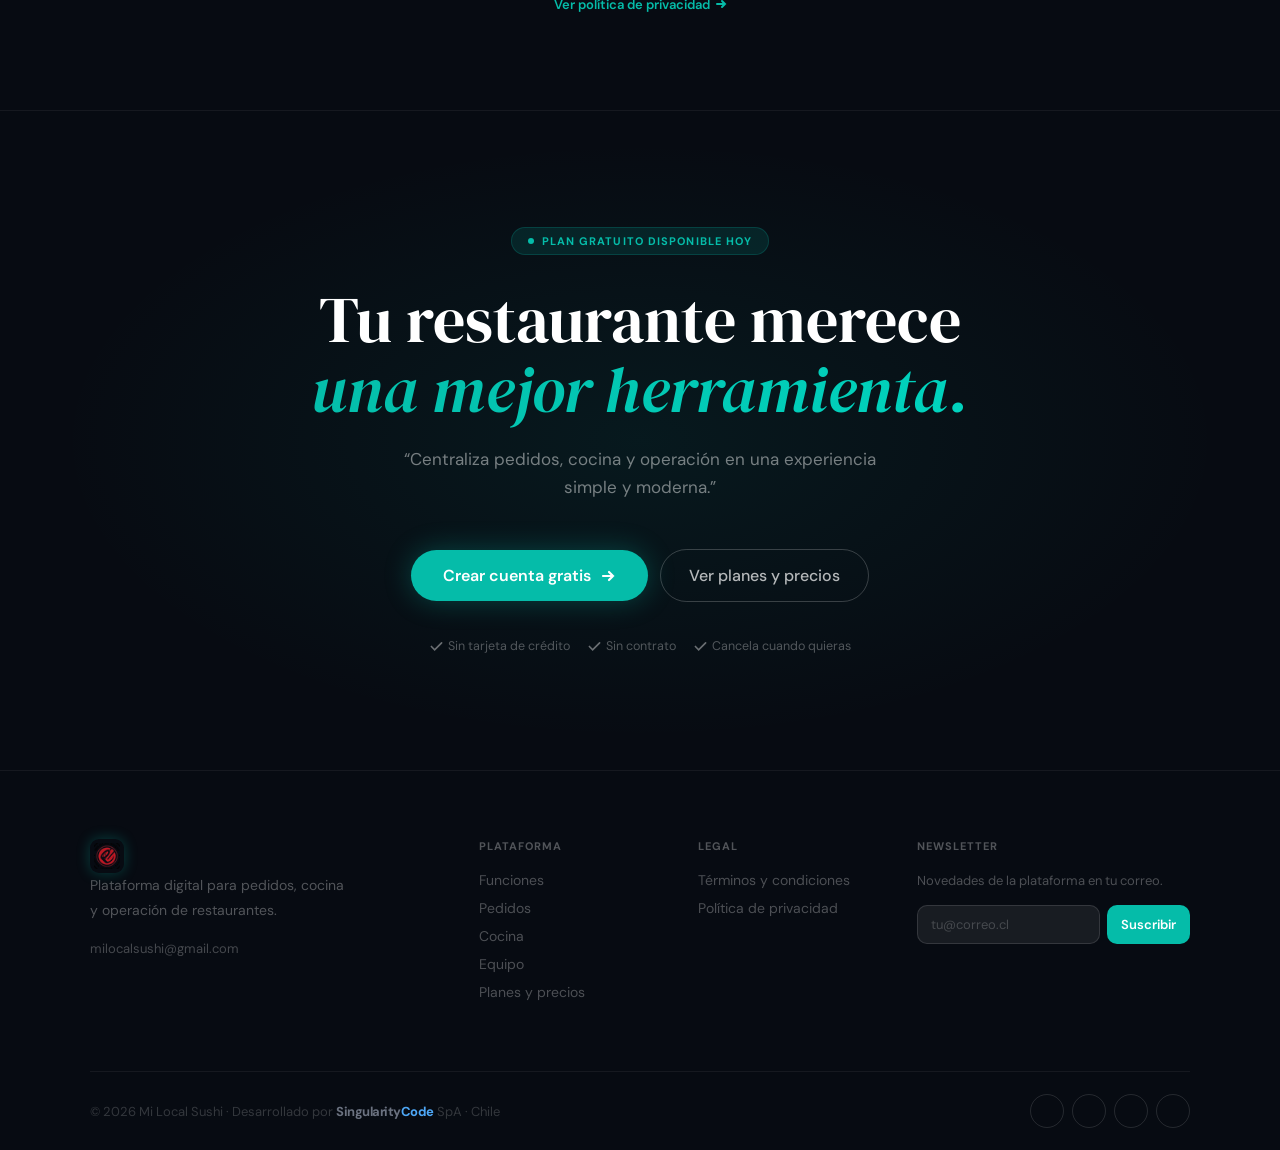
==== commit f46c6077: "fix footer" ====
--- a/index.html
+++ b/index.html
@@ -687,10 +687,7 @@
         </div>
       </div>
       <div class="fbot">
-  <span class="fcp">
-    © 2026 Mi Local Sushi · Desarrollado por 
-   SingularityCode SpA · Chile
-  </span>
+  <span class="fcp">© 2026 Mi Local Sushi · Desarrollado por <span style="font-weight:700;letter-spacing:-0.5px;color:#6b7280;">Singularity<span style="color:#4ea8f7;">Code</span></span> SpA · Chile</span>
   <div class="fsoc">
     <a class="fs" href="#" title="Instagram">
       <i class="ti ti-brand-instagram"></i>
--- a/style.css
+++ b/style.css
@@ -78,24 +78,29 @@
    LIGHT MODE
 ════════════════════════════════════════ */
 body.light {
-   --bg0: #f8fafc;
-   --bg1: #ffffff;
-   --bg2: #f1f5f9;
-   --bg3: #e8edf4;
-   --bg4: #dde3ec;
-   --brd: rgba(0, 0, 0, .07);
-   --brd2: rgba(0, 0, 0, .12);
-   --brd3: rgba(0, 0, 0, .18);
+   --bg0: #eef1f6;
+   --bg1: #f4f7fb;
+   --bg2: #e8edf5;
+   --bg3: #dde3ee;
+   --bg4: #d2d9e7;
+   /* teal tints más opacos para que sean visibles sobre fondos claros */
+   --gl: rgba(5, 188, 169, .16);
+   --gl2: rgba(5, 188, 169, .28);
+   --glt: rgba(5, 188, 169, .09);
+   --brd: rgba(0, 0, 0, .09);
+   --brd2: rgba(0, 0, 0, .14);
+   --brd3: rgba(0, 0, 0, .20);
    --t1: #0f1923;
    --t2: #374151;
    --t3: #6b7280;
    --t4: #9ca3af;
    --hero-bg: #0f1923;
-   --nav-solid-bg: rgba(248, 250, 252, .95);
-   --mob-bg: #ffffff;
-   --sh: 0 0 0 1px rgba(0, 0, 0, .06), 0 4px 24px rgba(0, 0, 0, .08);
-   --shg: 0 0 40px rgba(5, 188, 169, .2), 0 0 0 1px rgba(5, 188, 169, .3);
-   --shmd: 0 4px 20px rgba(0, 0, 0, .1), 0 1px 4px rgba(0, 0, 0, .06);
+   --nav-solid-bg: rgba(238, 241, 246, .95);
+   --mob-bg: #f4f7fb;
+   /* sombras con más peso para crear profundidad sobre fondos claros */
+   --sh: 0 0 0 1px rgba(0, 0, 0, .08), 0 4px 24px rgba(0, 0, 0, .12);
+   --shg: 0 0 40px rgba(5, 188, 169, .22), 0 0 0 1px rgba(5, 188, 169, .32);
+   --shmd: 0 4px 20px rgba(0, 0, 0, .13), 0 1px 4px rgba(0, 0, 0, .07);
    color-scheme: light;
 }
 
@@ -2497,8 +2502,8 @@
 }
 
 body.light .cta-sec {
-   background: linear-gradient(180deg, #f8fafc 0%, #eef4f8 100%);
-   border-top: 1px solid rgba(0,0,0,.08);
+   background: linear-gradient(180deg, var(--bg1) 0%, var(--bg0) 100%);
+   border-top: 1px solid var(--brd);
 }
 
 body.light .cta-bg {
@@ -2528,13 +2533,13 @@
 
 body.light .btn-ghost {
    color: var(--t2);
-   border: 1px solid rgba(0,0,0,.12);
-   background: rgba(255,255,255,.55);
-   backdrop-filter: blur(10px);
+   border: 1px solid var(--brd2);
+   background: var(--bg1);
+   backdrop-filter: none;
 }
 
 body.light .btn-ghost:hover {
-   background: rgba(255,255,255,.9);
+   background: var(--bg2);
    border-color: var(--g);
    color: var(--t1);
 }
@@ -2708,8 +2713,8 @@
 }
 
 body.light footer {
-   border-top: 1px solid rgba(0, 0, 0, .10);
-   background: #f8fafc;
+   border-top: 1px solid var(--brd);
+   background: var(--bg2);
 }
 
 body.light .fg {
@@ -2744,8 +2749,8 @@
 }
 
 body.light .nl-f input {
-   background: rgba(0, 0, 0, .03);
-   border: 1px solid rgba(0, 0, 0, .08);
+   background: rgba(0, 0, 0, .06);
+   border: 1px solid rgba(0, 0, 0, .13);
    color: var(--t1);
 }
 
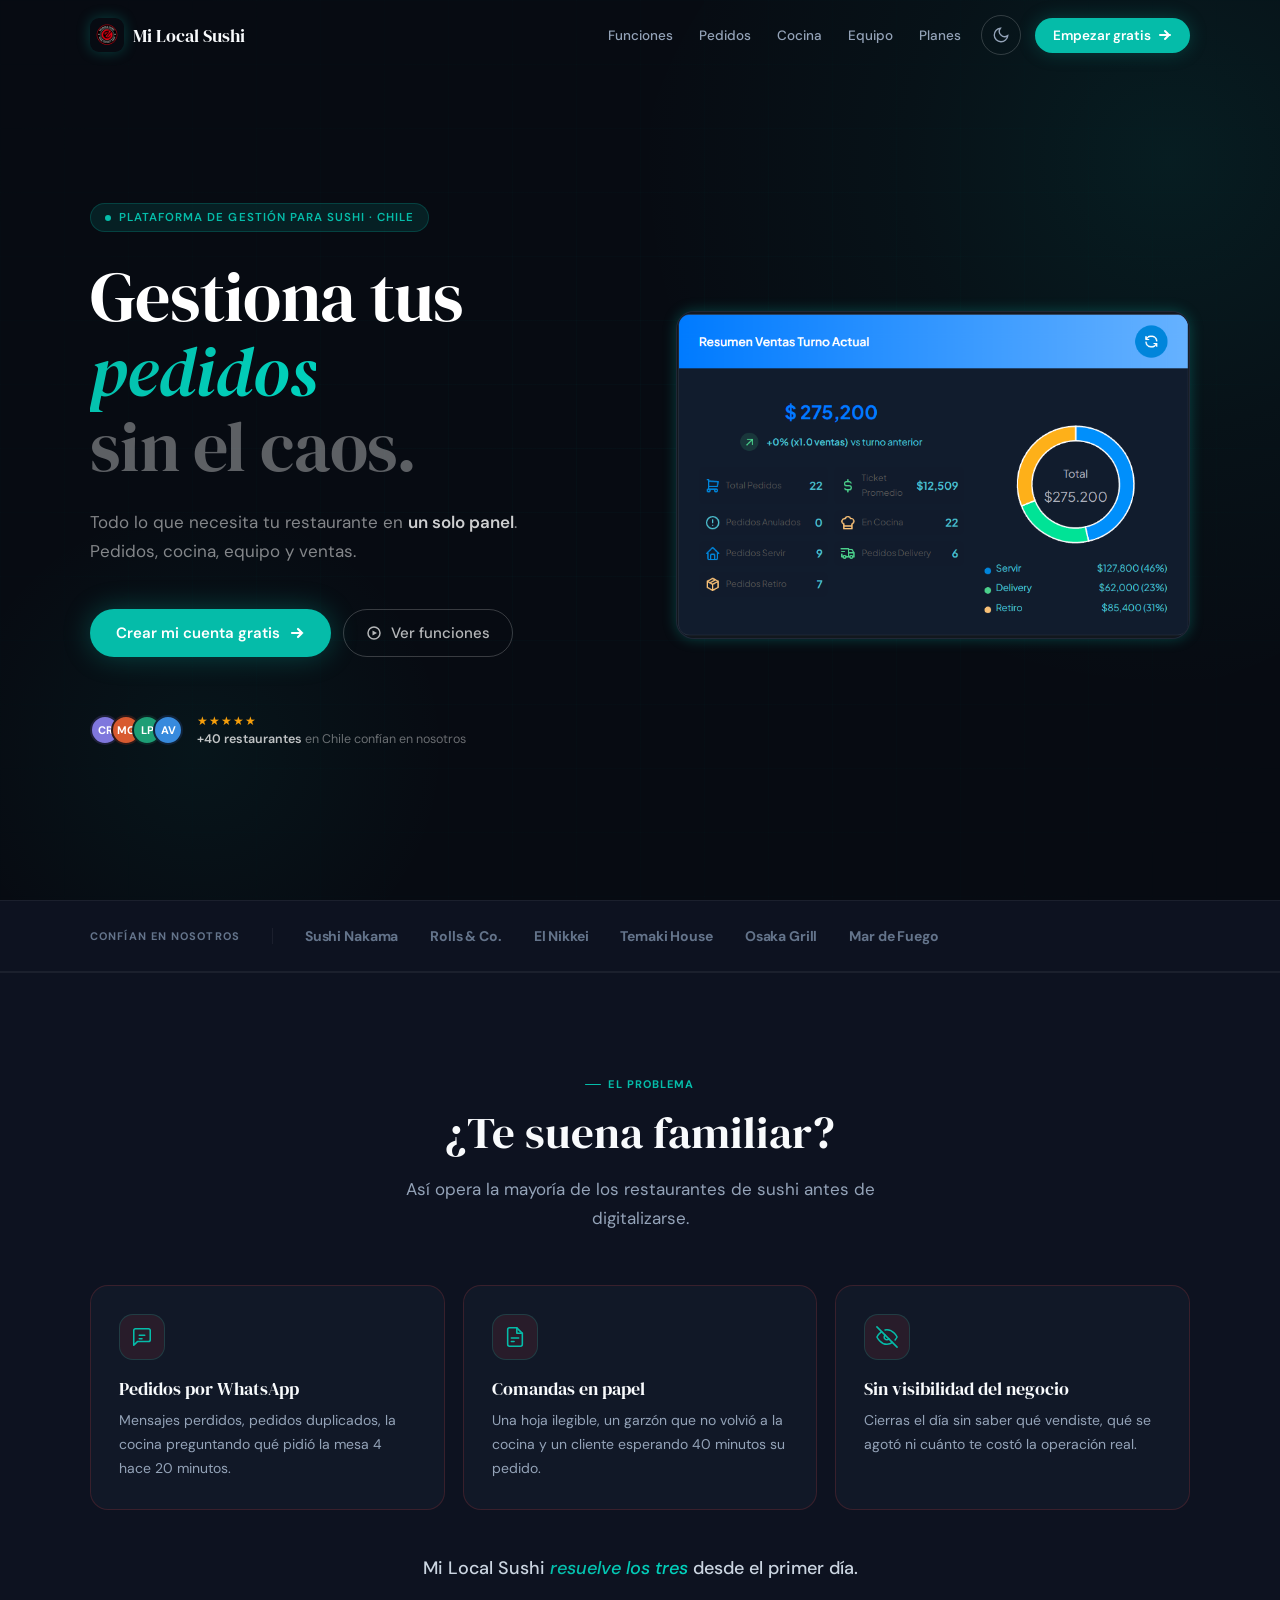
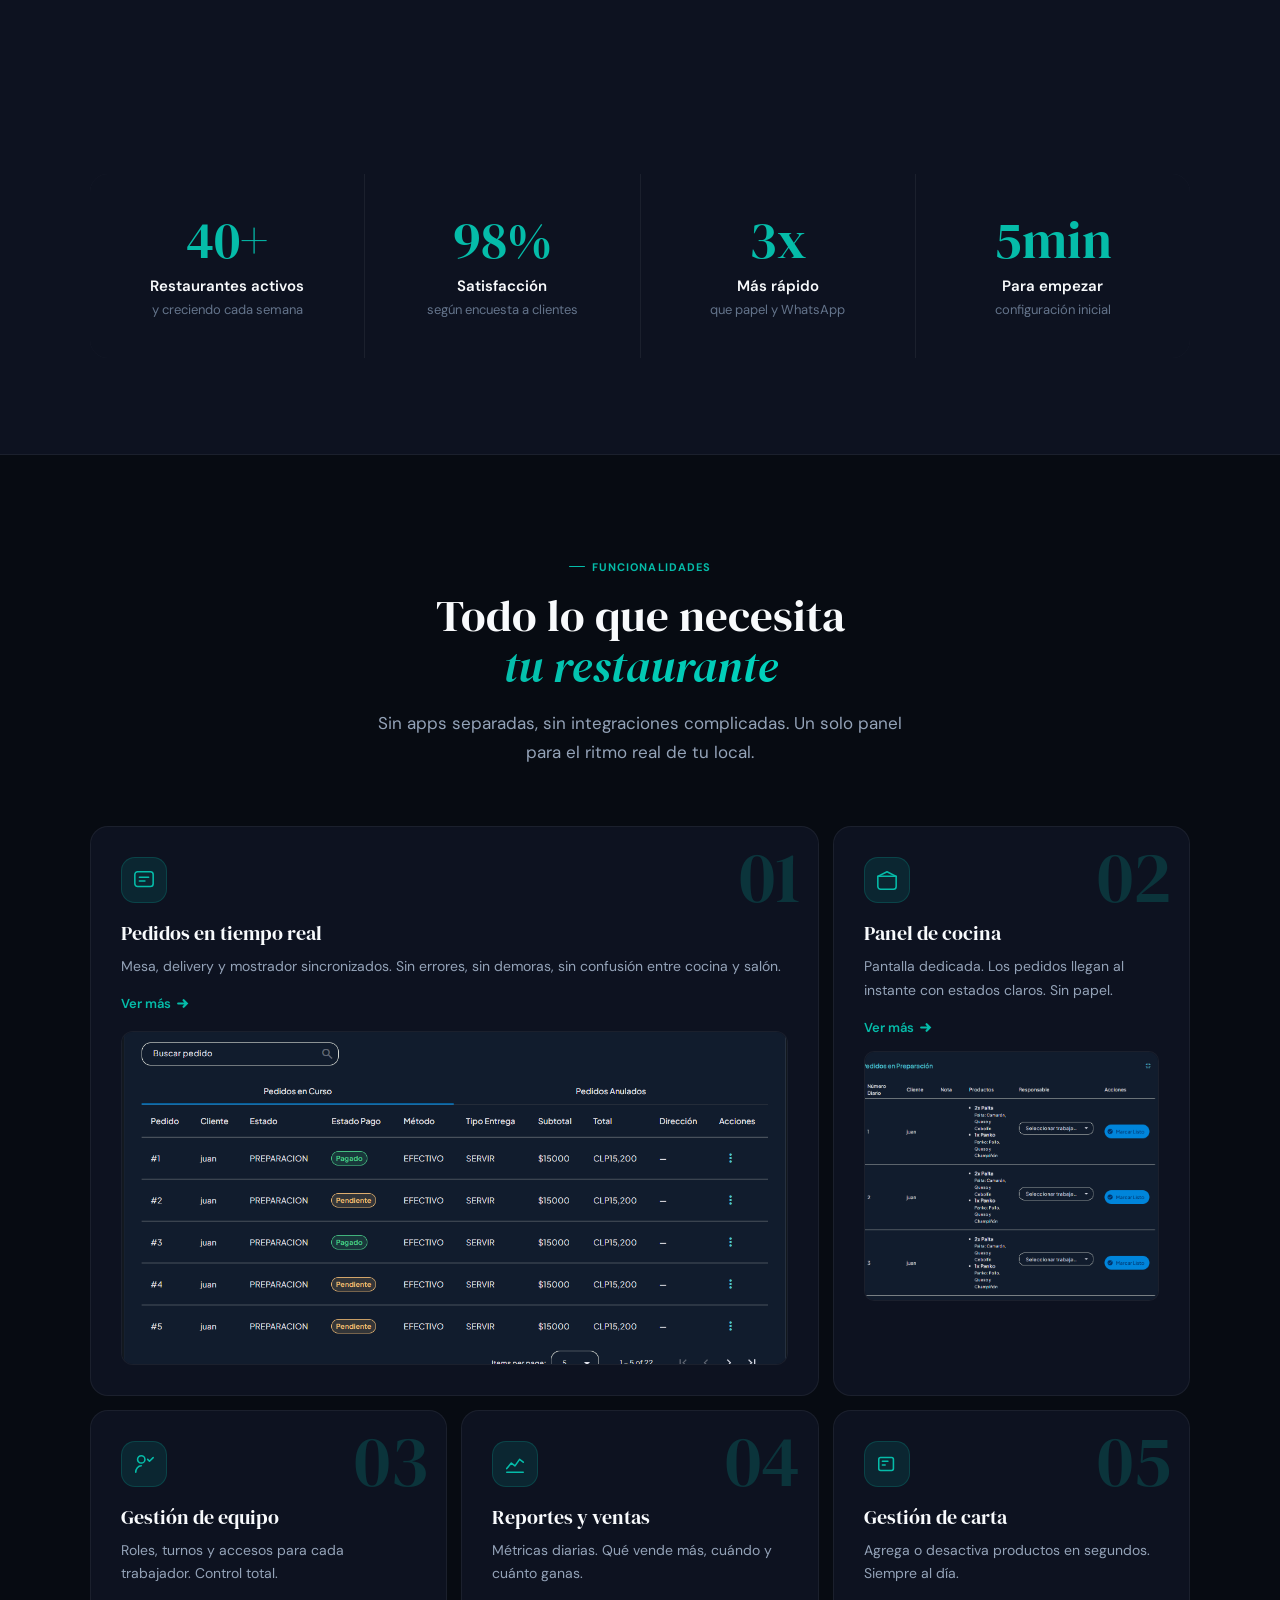
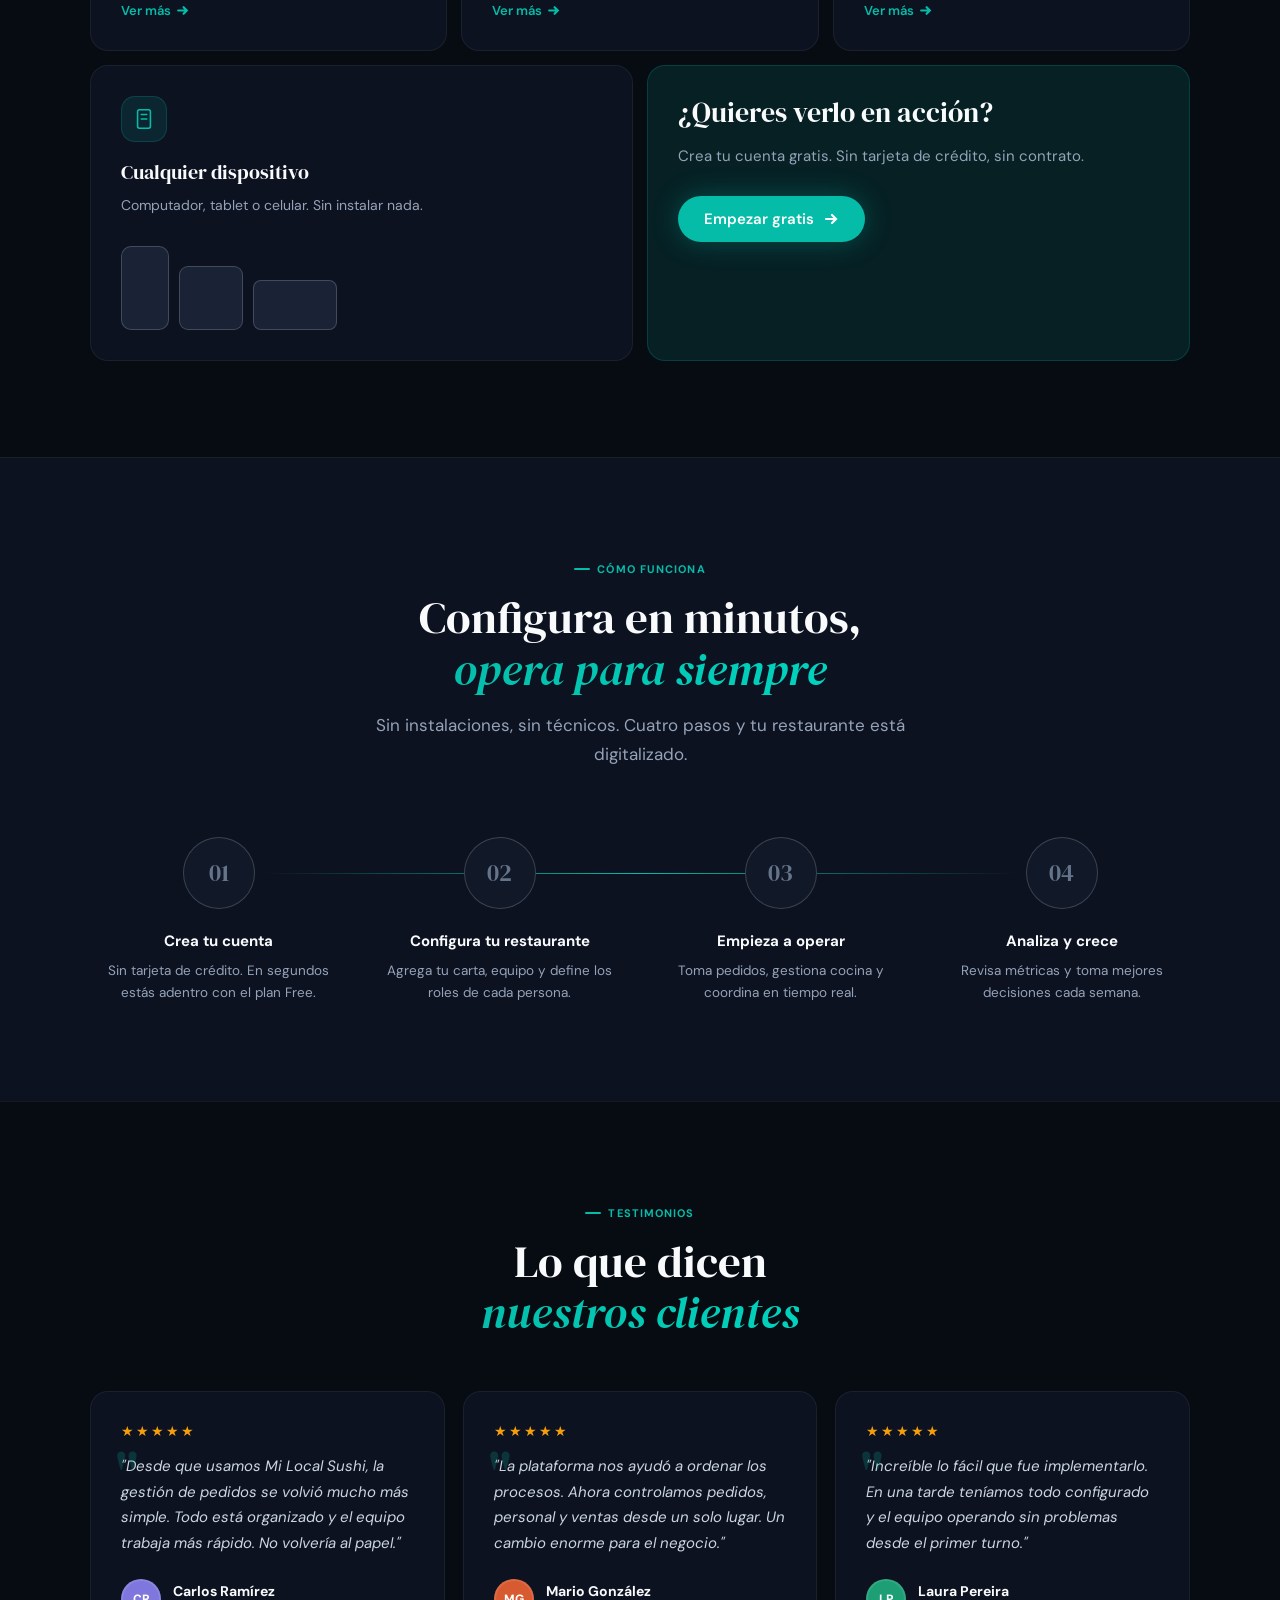
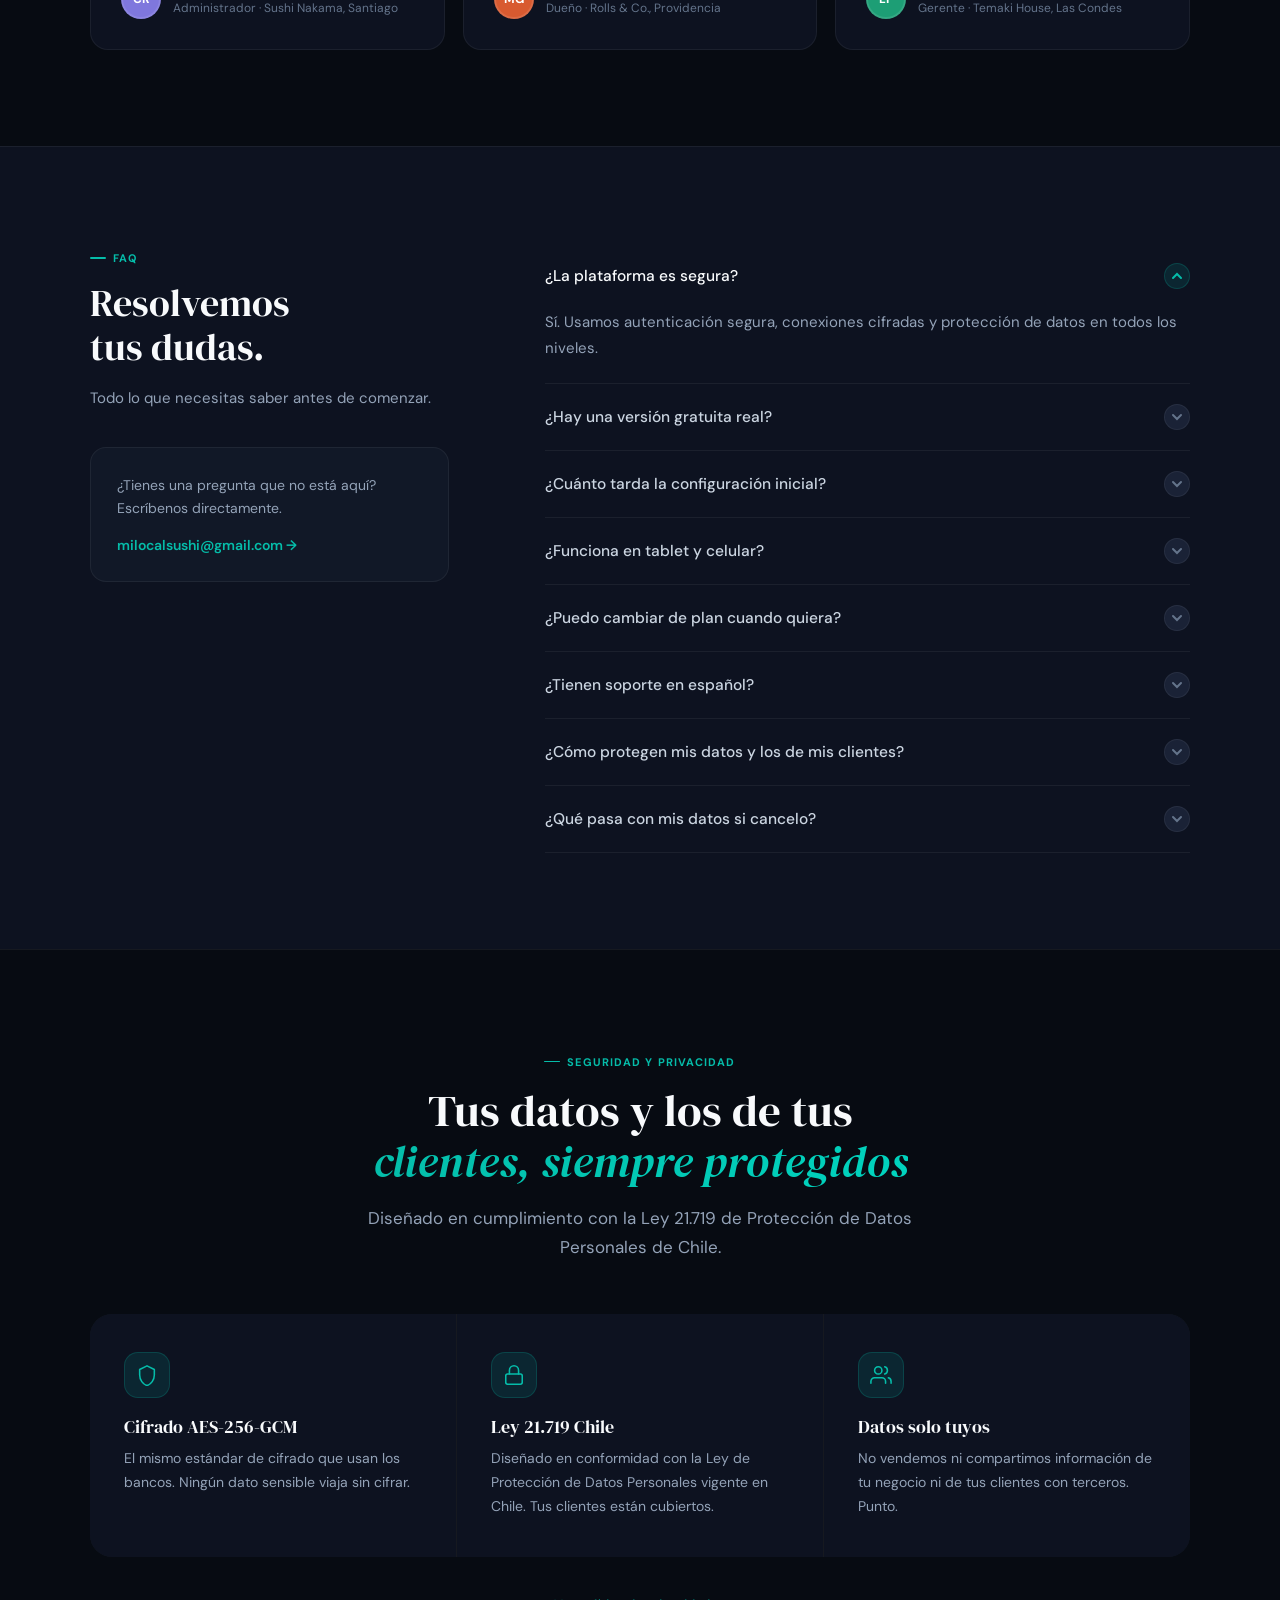
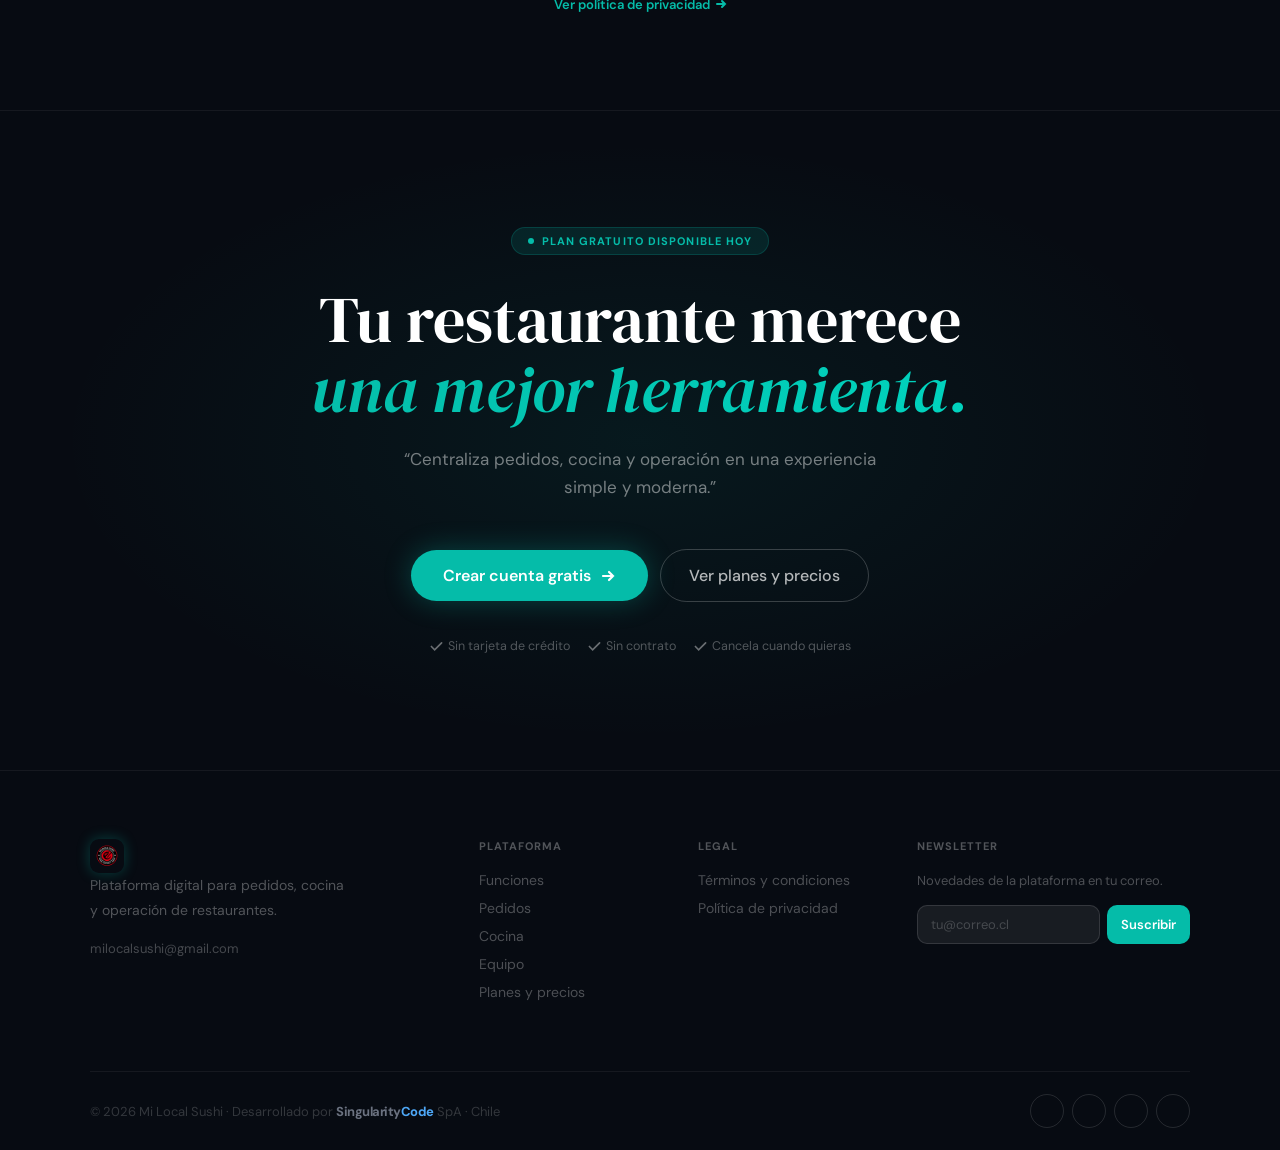
==== commit ad5598e3: "fix responsividad" ====
--- a/index.html
+++ b/index.html
@@ -20,8 +20,8 @@
   <meta name="twitter:description" content="Pedidos en tiempo real, cocina sin papel y control de equipo. Plan gratuito disponible.">
   <meta name="twitter:image" content="https://milocalsushi.onrender.com/img/og-preview.png">
   <meta name="keywords" content="sistema gestión restaurante Chile, software sushi Chile, pedidos restaurante tiempo real, gestión cocina restaurante, sistema POS sushi, Ley 21719 datos restaurante">
-  <link rel="icon" type="image/png" href="img/favIcon/favicon.ico">
-  <link rel="apple-touch-icon" href="img/favIcon/favicon.ico">
+  <link rel="icon" type="image/png" href="img/logos/faiicon.png">
+  <link rel="apple-touch-icon" href="img/logos/faiicon.png">
   <link rel="preconnect" href="https://fonts.googleapis.com">
   <link rel="preconnect" href="https://fonts.gstatic.com" crossorigin>
   <link
@@ -91,7 +91,7 @@
       <div class="nav-inner">
         <a href="index.html" class="nav-logo">
           <div class="lm">
-            <img src="img/favIcon/favicon_sushi_32.png" alt="Mi Local Sushi Logo">
+            <img src="img/logos/logo-fondo%20transparente.png" alt="Mi Local Sushi Logo">
           </div>
           Mi Local Sushi
         </a>
@@ -206,7 +206,7 @@
         <h2 class="sh2">¿Te suena familiar?</h2>
         <p class="sp">Así opera la mayoría de los restaurantes de sushi antes de digitalizarse.</p>
       </div>
-      <div style="display:grid;grid-template-columns:repeat(3,1fr);gap:18px;margin-top:52px" class="rv d1">
+      <div class="prob-grid rv d1">
         <div style="background:var(--bg2);border:1px solid rgba(239,68,68,.18);border-radius:18px;padding:28px;position:relative;overflow:hidden">
           <div class="bento-ic" style="background:rgba(239,68,68,.1);margin-bottom:18px">
             <svg viewBox="0 0 24 24" fill="none" stroke="rgba(239,68,68,.85)" stroke-width="1.7" stroke-linecap="round" stroke-linejoin="round">
@@ -586,8 +586,8 @@
         <h2 class="sh2">Tus datos y los de tus<br><em>clientes, siempre protegidos</em></h2>
         <p class="sp">Diseñado en cumplimiento con la Ley 21.719 de Protección de Datos Personales de Chile.</p>
       </div>
-      <div style="display:grid;grid-template-columns:repeat(3,1fr);gap:1px;background:var(--brd);border-radius:22px;overflow:hidden;margin-top:52px" class="rv d1">
-        <div style="background:var(--bg1);padding:38px 34px">
+      <div class="sec-grid rv d1">
+        <div class="sec-cell">
           <div class="bento-ic" style="margin-bottom:18px">
             <svg viewBox="0 0 24 24" stroke="var(--g)" fill="none" stroke-width="1.7" stroke-linecap="round" stroke-linejoin="round">
               <path d="M12 2L4 6v6c0 5.25 3.5 10.15 8 11.5C16.5 22.15 20 17.25 20 12V6z"/>
@@ -596,7 +596,7 @@
           <div style="font-family:'DM Serif Display',serif;font-size:18px;color:var(--t1);margin-bottom:10px;line-height:1.2">Cifrado AES-256-GCM</div>
           <p style="font-size:14px;color:var(--t3);line-height:1.7">El mismo estándar de cifrado que usan los bancos. Ningún dato sensible viaja sin cifrar.</p>
         </div>
-        <div style="background:var(--bg1);padding:38px 34px">
+        <div class="sec-cell">
           <div class="bento-ic" style="margin-bottom:18px">
             <svg viewBox="0 0 24 24" stroke="var(--g)" fill="none" stroke-width="1.7" stroke-linecap="round" stroke-linejoin="round">
               <rect x="3" y="11" width="18" height="11" rx="2"/>
@@ -606,7 +606,7 @@
           <div style="font-family:'DM Serif Display',serif;font-size:18px;color:var(--t1);margin-bottom:10px;line-height:1.2">Ley 21.719 Chile</div>
           <p style="font-size:14px;color:var(--t3);line-height:1.7">Diseñado en conformidad con la Ley de Protección de Datos Personales vigente en Chile. Tus clientes están cubiertos.</p>
         </div>
-        <div style="background:var(--bg1);padding:38px 34px">
+        <div class="sec-cell">
           <div class="bento-ic" style="margin-bottom:18px">
             <svg viewBox="0 0 24 24" stroke="var(--g)" fill="none" stroke-width="1.7" stroke-linecap="round" stroke-linejoin="round">
               <path d="M17 21v-2a4 4 0 0 0-4-4H5a4 4 0 0 0-4 4v2"/>
@@ -665,7 +665,7 @@
       <div class="fg">
         <div>
           <div class="lm">
-            <img src="img/favIcon/favicon_sushi_32.png" alt="Mi Local Sushi">
+            <img src="img/logos/logo-fondo%20transparente.png" alt="Mi Local Sushi">
           </div>
          <p class="fd">
   Plataforma digital para pedidos, cocina y operación de restaurantes.
--- a/style.css
+++ b/style.css
@@ -2759,6 +2759,76 @@
 }
 
 /* ═══════════════════════════════════════
+   GRID: EN DETALLE (funciones.html)
+════════════════════════════════════════ */
+.detail-grid {
+   display: grid;
+   grid-template-columns: 1fr 1fr;
+   gap: 28px;
+   margin-top: 52px;
+}
+
+.detail-card {
+   display: block;
+   background: var(--bg2);
+   border: 1px solid var(--brd);
+   border-radius: 18px;
+   padding: 34px;
+   transition: border-color .25s, transform .25s;
+   text-decoration: none;
+}
+
+.detail-card:hover {
+   border-color: rgba(5, 188, 169, .3);
+   transform: translateY(-4px);
+}
+
+.detail-card-cta {
+   background: var(--gl);
+   border-color: rgba(5, 188, 169, .2);
+}
+
+.detail-card-title {
+   font-family: 'DM Serif Display', serif;
+   font-size: 22px;
+   color: var(--t1);
+   margin-bottom: 10px;
+   line-height: 1.2;
+}
+
+.detail-card-desc {
+   font-size: 13.5px;
+   color: var(--t3);
+   line-height: 1.65;
+   margin-bottom: 18px;
+}
+
+/* ═══════════════════════════════════════
+   GRIDS: EL PROBLEMA + SEGURIDAD
+════════════════════════════════════════ */
+.prob-grid {
+   display: grid;
+   grid-template-columns: repeat(3, 1fr);
+   gap: 18px;
+   margin-top: 52px;
+}
+
+.sec-grid {
+   display: grid;
+   grid-template-columns: repeat(3, 1fr);
+   gap: 1px;
+   background: var(--brd);
+   border-radius: 22px;
+   overflow: hidden;
+   margin-top: 52px;
+}
+
+.sec-cell {
+   background: var(--bg1);
+   padding: 38px 34px;
+}
+
+/* ═══════════════════════════════════════
    RESPONSIVE MOBILE FIRST
 ════════════════════════════════════════ */
 @media(max-width:1100px) {
@@ -2843,6 +2913,15 @@
    .metrics-grid {
       grid-template-columns: repeat(2, 1fr)
    }
+
+   .prob-grid {
+      grid-template-columns: 1fr
+   }
+
+   .sec-grid {
+      grid-template-columns: 1fr;
+      border-radius: 18px
+   }
 }
 
 @media(max-width:768px) {
@@ -2895,6 +2974,19 @@
       grid-template-columns: 1fr
    }
 
+   .detail-grid {
+      grid-template-columns: 1fr;
+      gap: 20px
+   }
+
+   .detail-card {
+      padding: 26px 22px
+   }
+
+   .detail-card-title {
+      font-size: 19px
+   }
+
    .steps {
       grid-template-columns: 1fr
    }
@@ -2922,6 +3014,10 @@
 
    .pg-stats {
       gap: 28px
+   }
+
+   .sec-cell {
+      padding: 28px 22px
    }
 }
 
@@ -2983,6 +3079,11 @@
       padding: 28px 20px
    }
 
+   .prob-grid,
+   .sec-grid {
+      margin-top: 36px
+   }
+
    .metric-n {
       font-size: 40px
    }
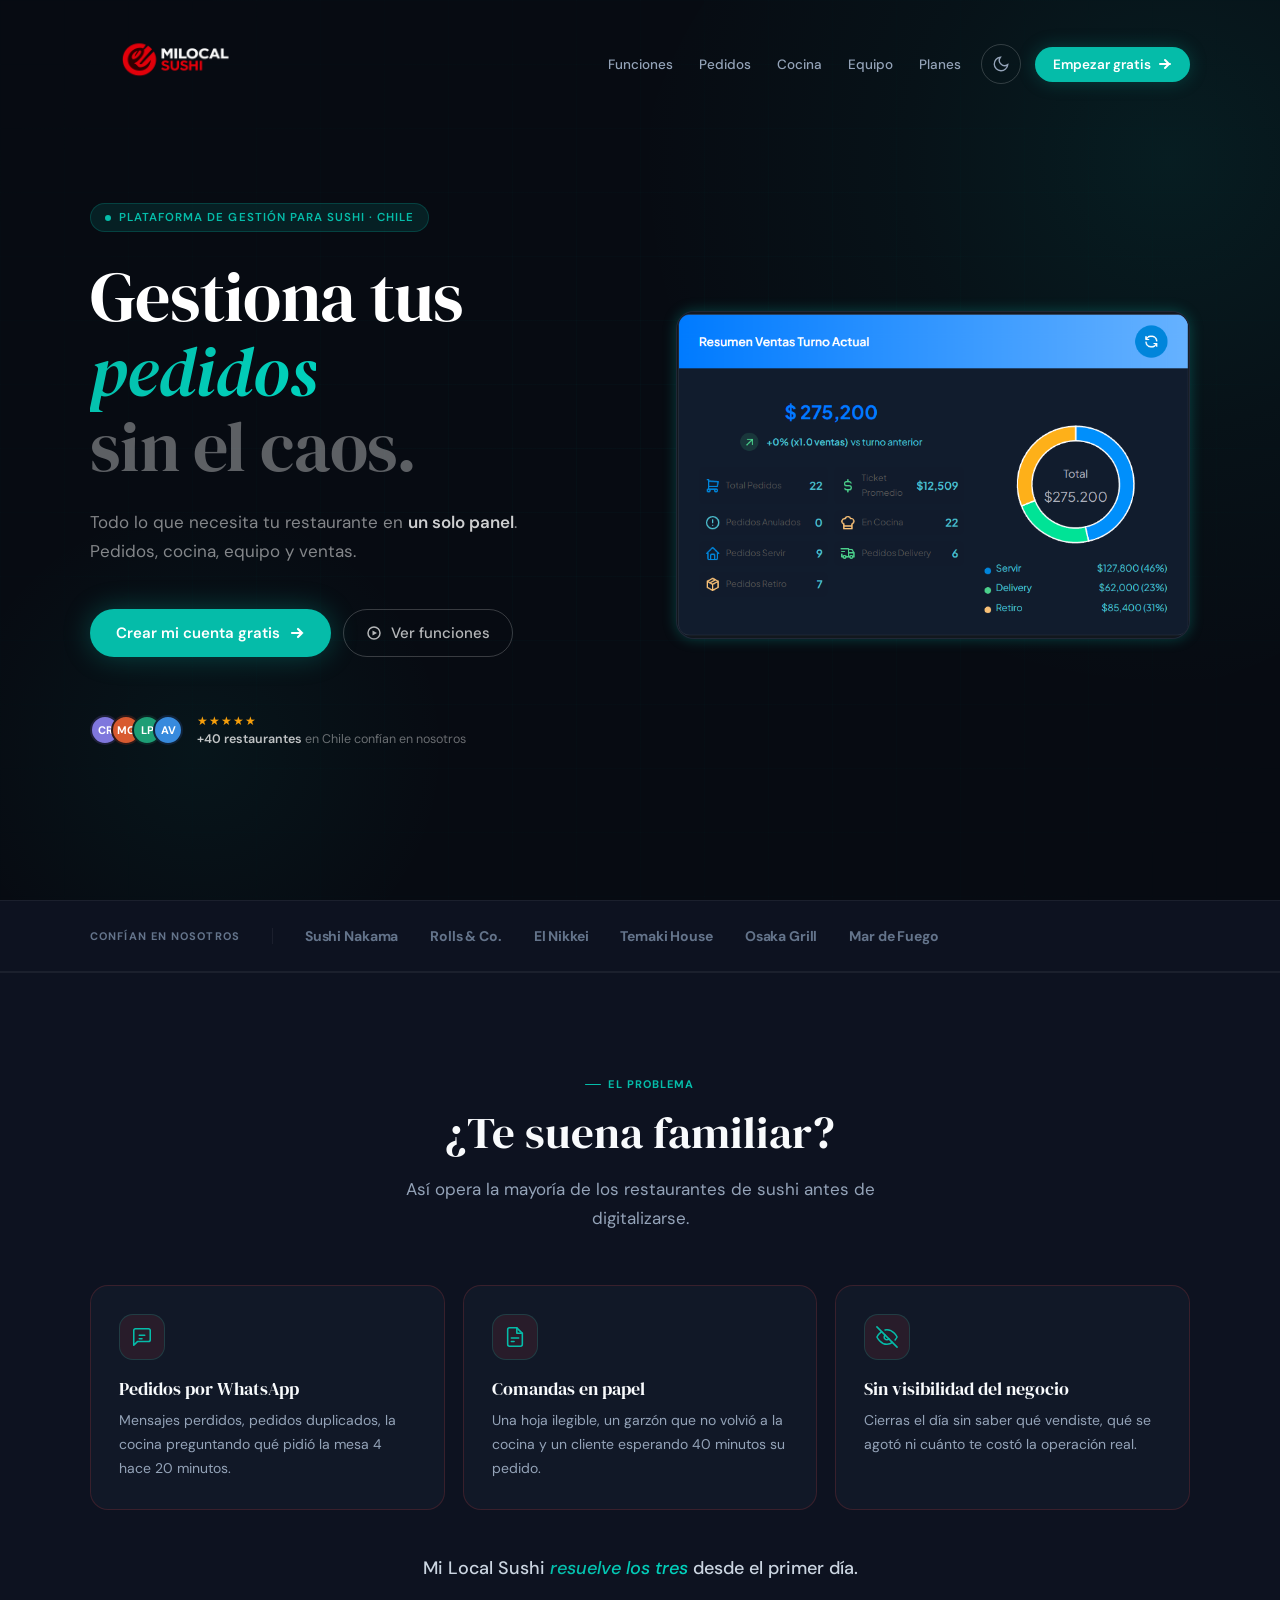
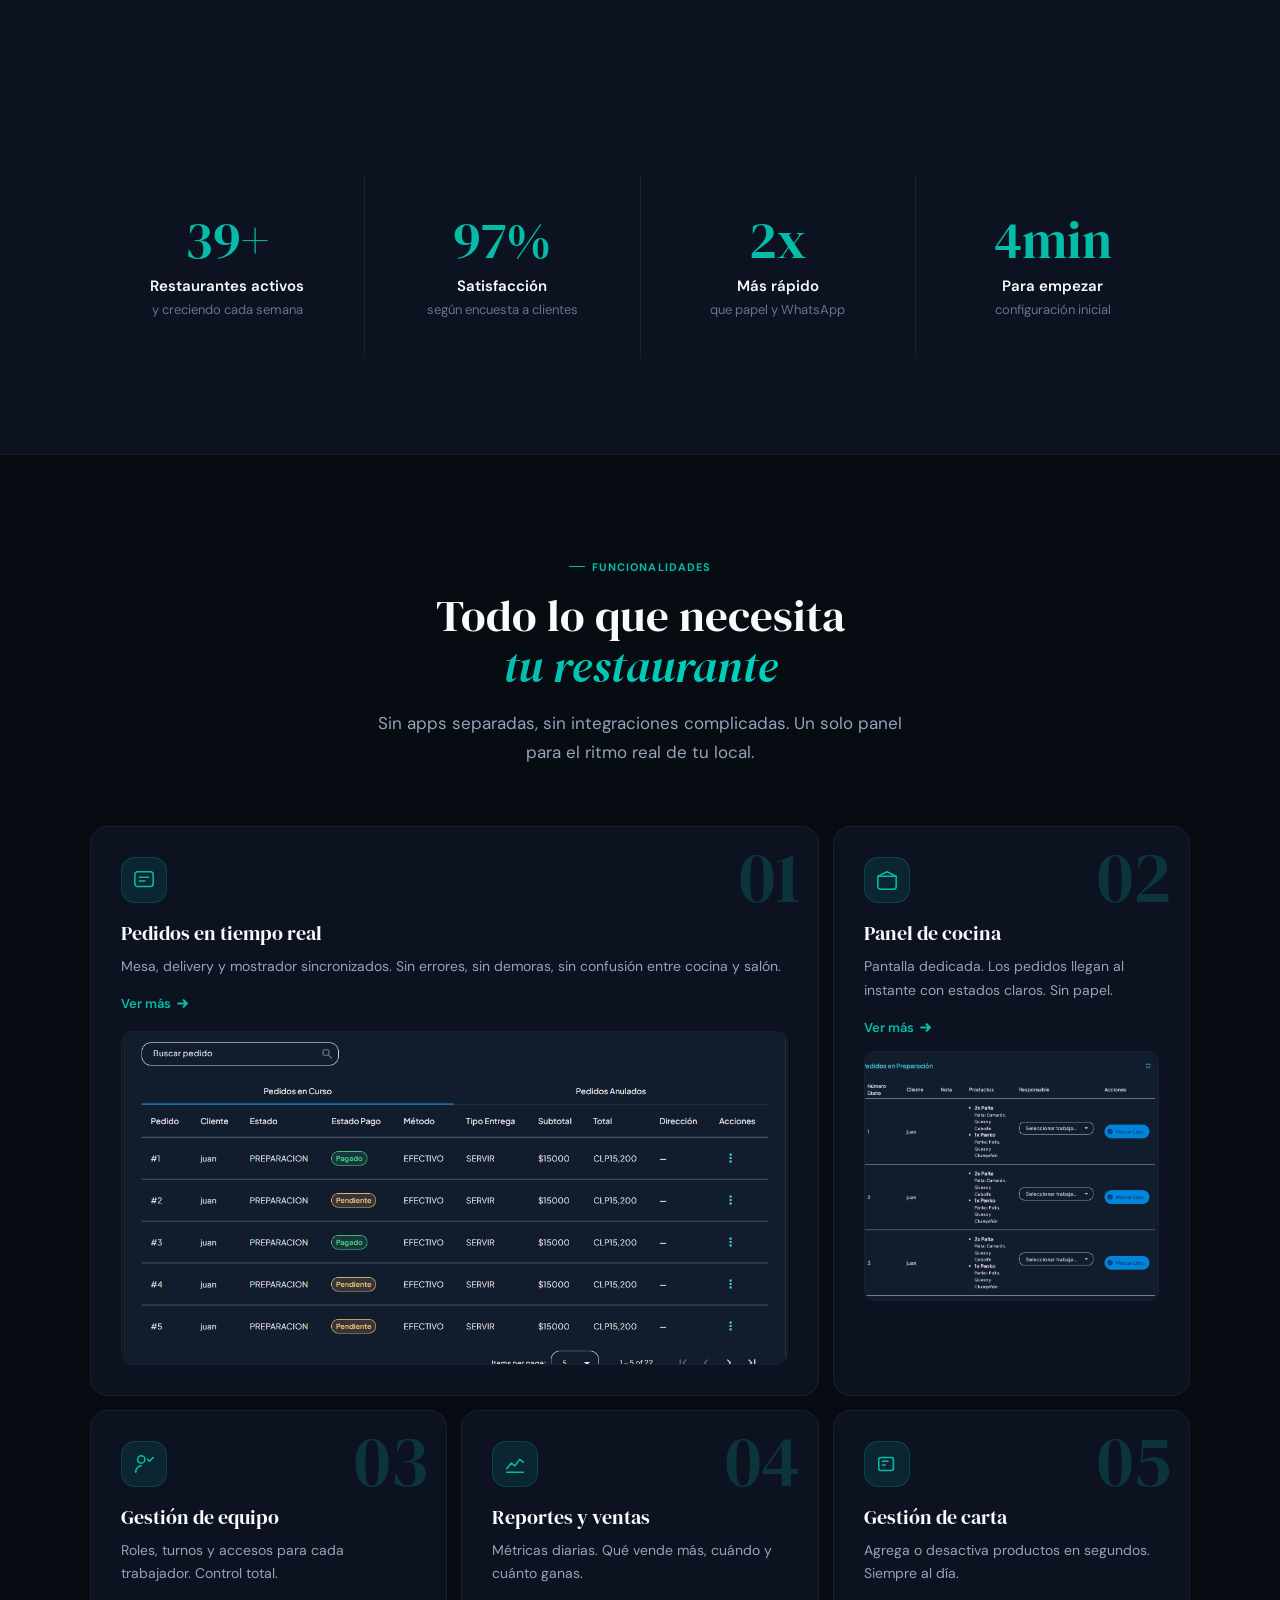
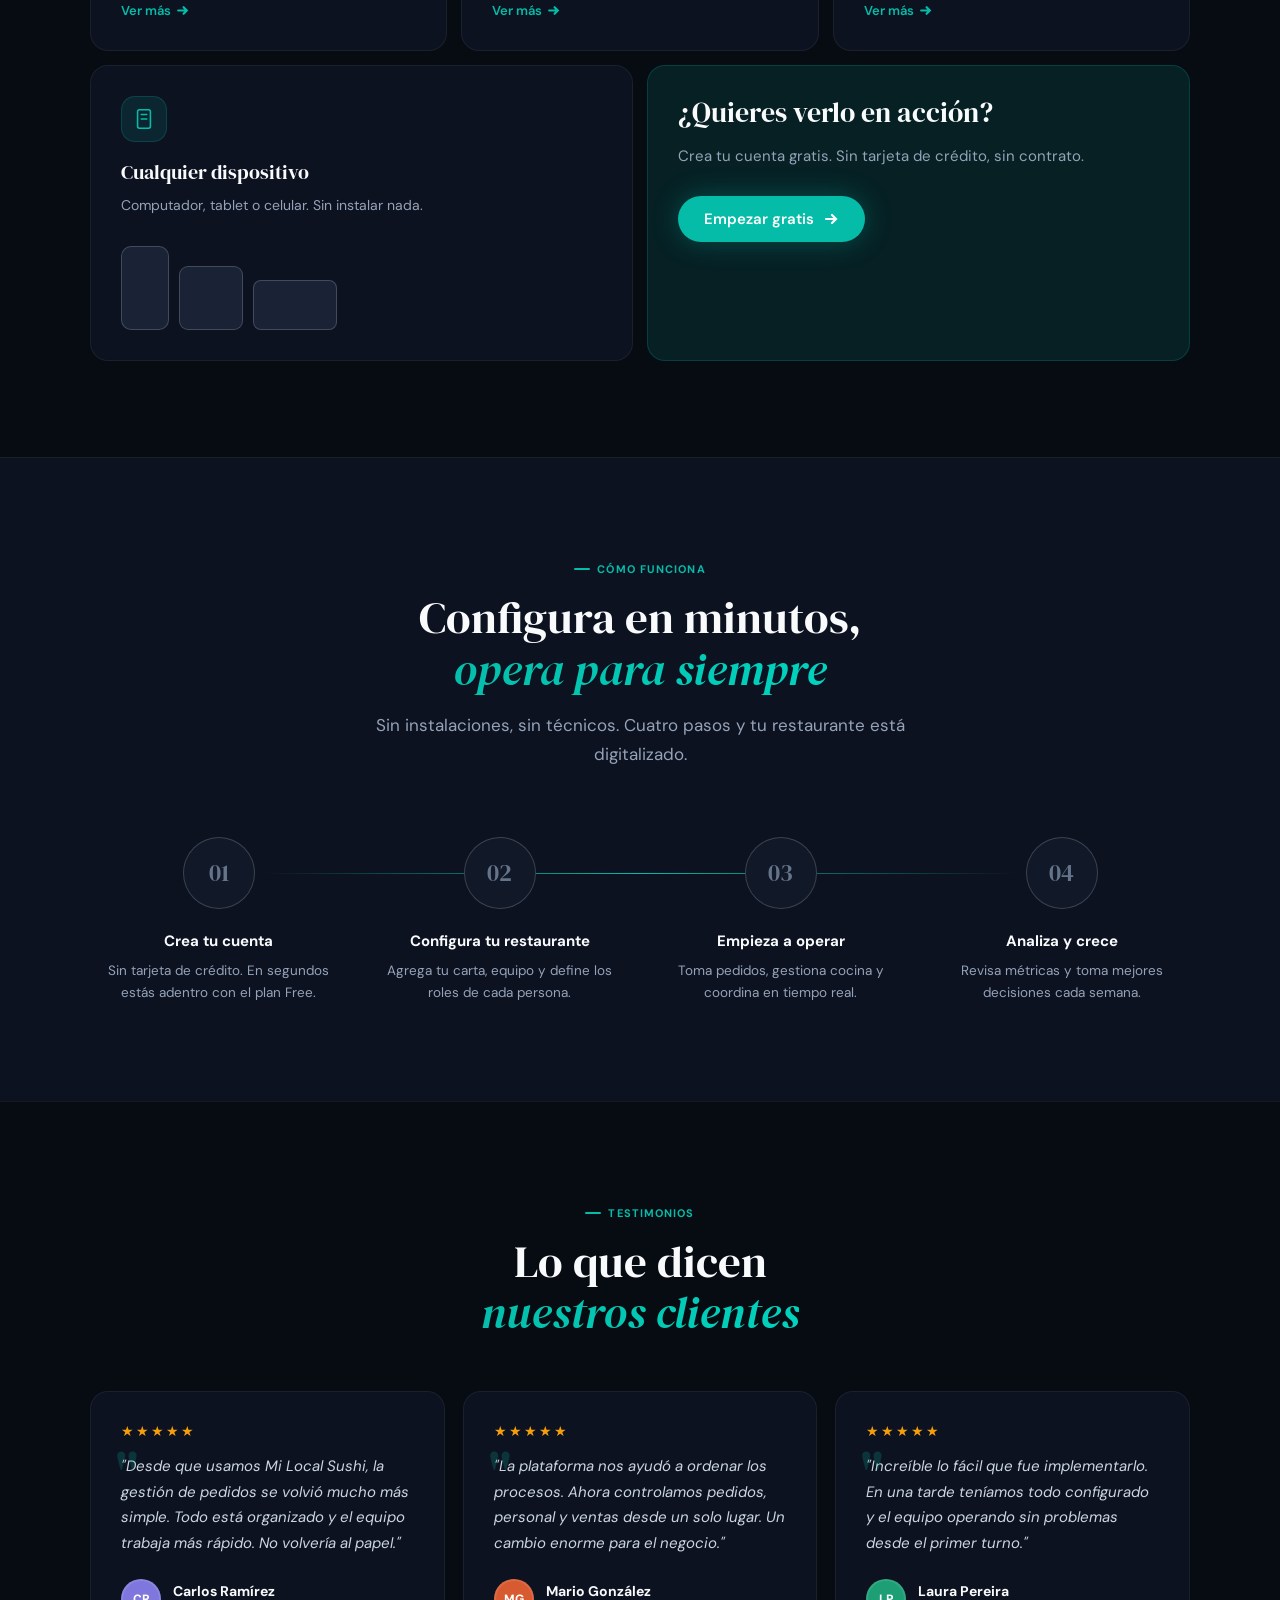
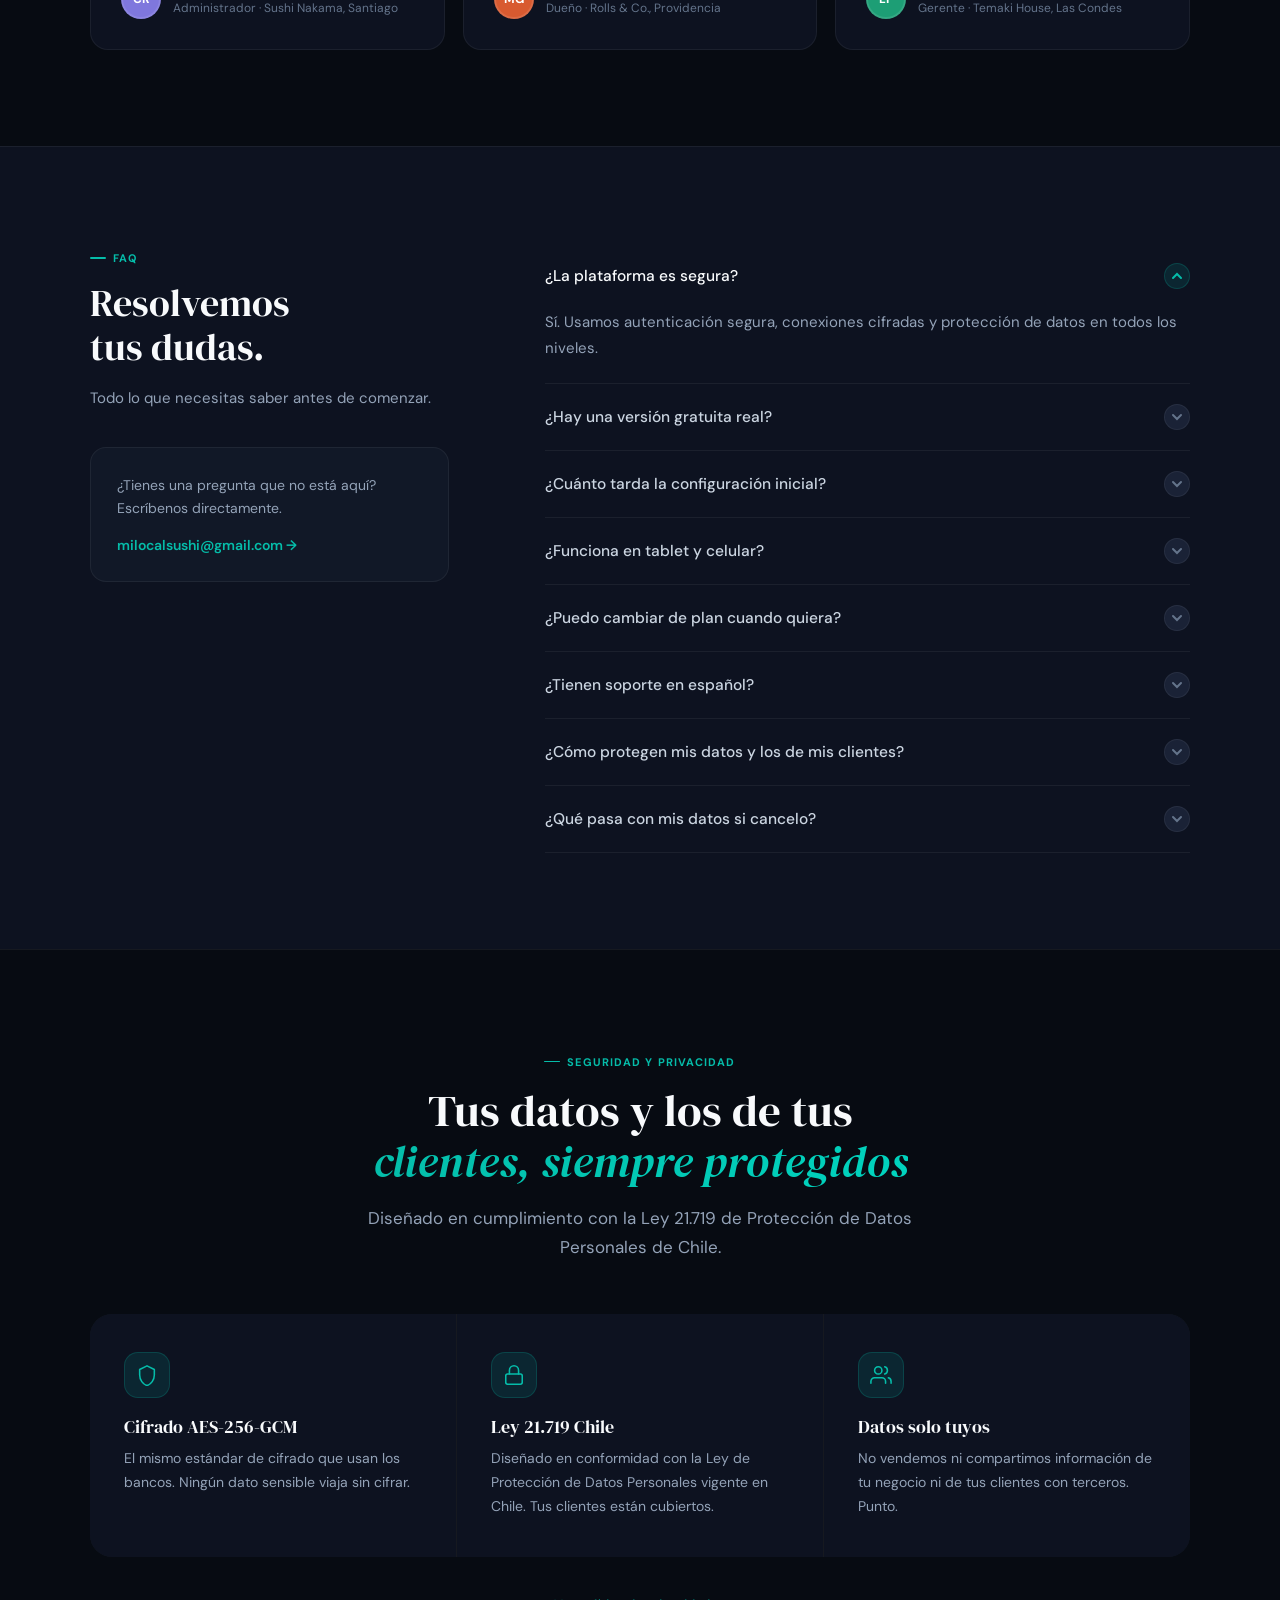
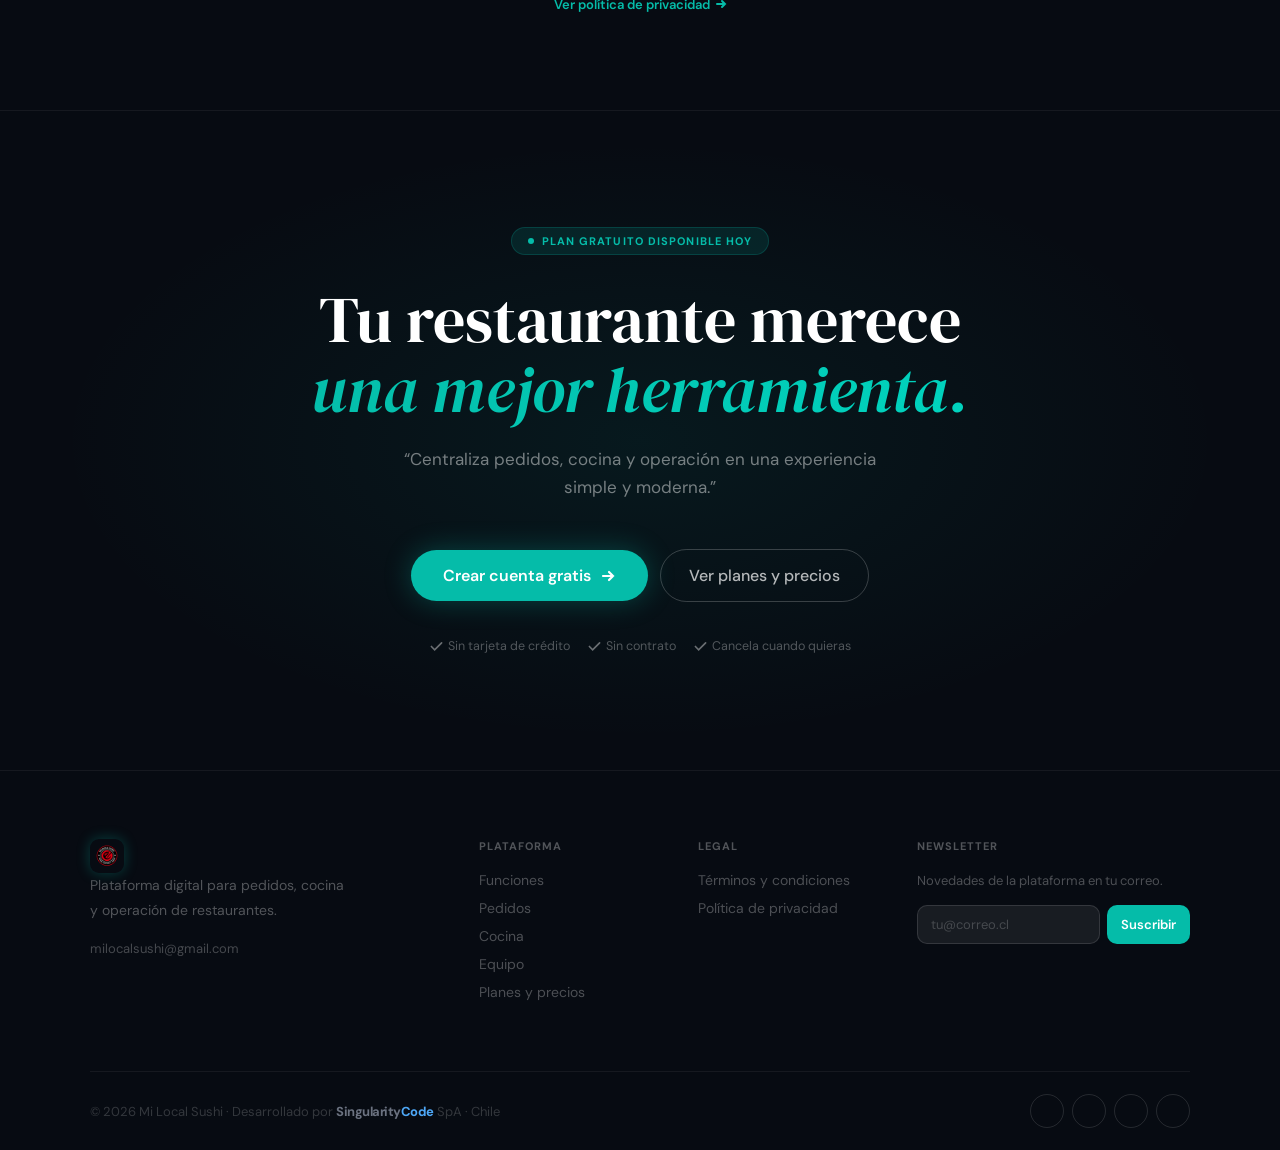
==== commit 102082dc: "ffeat header" ====
--- a/index.html
+++ b/index.html
@@ -90,10 +90,7 @@
     <div class="W">
       <div class="nav-inner">
         <a href="index.html" class="nav-logo">
-          <div class="lm">
-            <img src="img/logos/logo-fondo%20transparente.png" alt="Mi Local Sushi Logo">
-          </div>
-          Mi Local Sushi
+          <div class="nav-logo-wrap"><img src="img/logos/milocal_sushi_identico_2.png" alt="Mi Local Sushi Logo" class="nav-logo-img nav-logo-dark"><img src="img/logos/milocal_sushi_identico_1.png" alt="Mi Local Sushi Logo" class="nav-logo-img nav-logo-light"></div>
         </a>
         <div class="nav-links">
           <a href="funciones.html" class="nl">Funciones</a>
--- a/style.css
+++ b/style.css
@@ -282,7 +282,7 @@
 .nav-inner {
    display: flex;
    align-items: center;
-   height: 70px;
+   height: 128px;
    gap: 8px
 }
 
@@ -319,6 +319,27 @@
    padding: 4px;
    /* opcional: aire interno pro */
 }
+
+.nav-logo-wrap {
+   position: relative;
+   width: 180px;
+   height: 120px;
+   flex-shrink: 0;
+}
+.nav-logo-img {
+   position: absolute;
+   top: 0;
+   left: 0;
+   width: 100%;
+   height: 100%;
+   object-fit: contain;
+   object-position: left center;
+   transition: opacity .25s ease;
+}
+.nav-logo-dark  { opacity: 1; }
+.nav-logo-light { opacity: 0; }
+body.light .nav-logo-dark  { opacity: 0; }
+body.light .nav-logo-light { opacity: 1; }
 
 .lm img {
    width: 100%;
@@ -409,23 +430,19 @@
 }
 
 .menu-btn label {
+   width: 44px;
+   height: 44px;
+   border-radius: 999px;
+   background: var(--gl);
+   border: 1px solid var(--gl2);
+   display: flex;
+   align-items: center;
+   justify-content: center;
+}
+
+.menu-btn svg {
    width: 38px;
    height: 38px;
-   border-radius: 999px;
-
-   background: var(--gl);
-   /* fondo verde suave */
-   border: 1px solid var(--gl2);
-   /* borde verde */
-
-   display: flex;
-   align-items: center;
-   justify-content: center;
-}
-
-.menu-btn svg {
-   width: 100%;
-   height: 100%;
 }
 
 /* BASE */
@@ -3137,4 +3154,13 @@
    .menu-btn {
       display: block;
    }
+
+   .nav-inner {
+      height: 124px;
+   }
+
+   .nav-logo-wrap {
+      width: 168px;
+      height: 112px;
+   }
 }
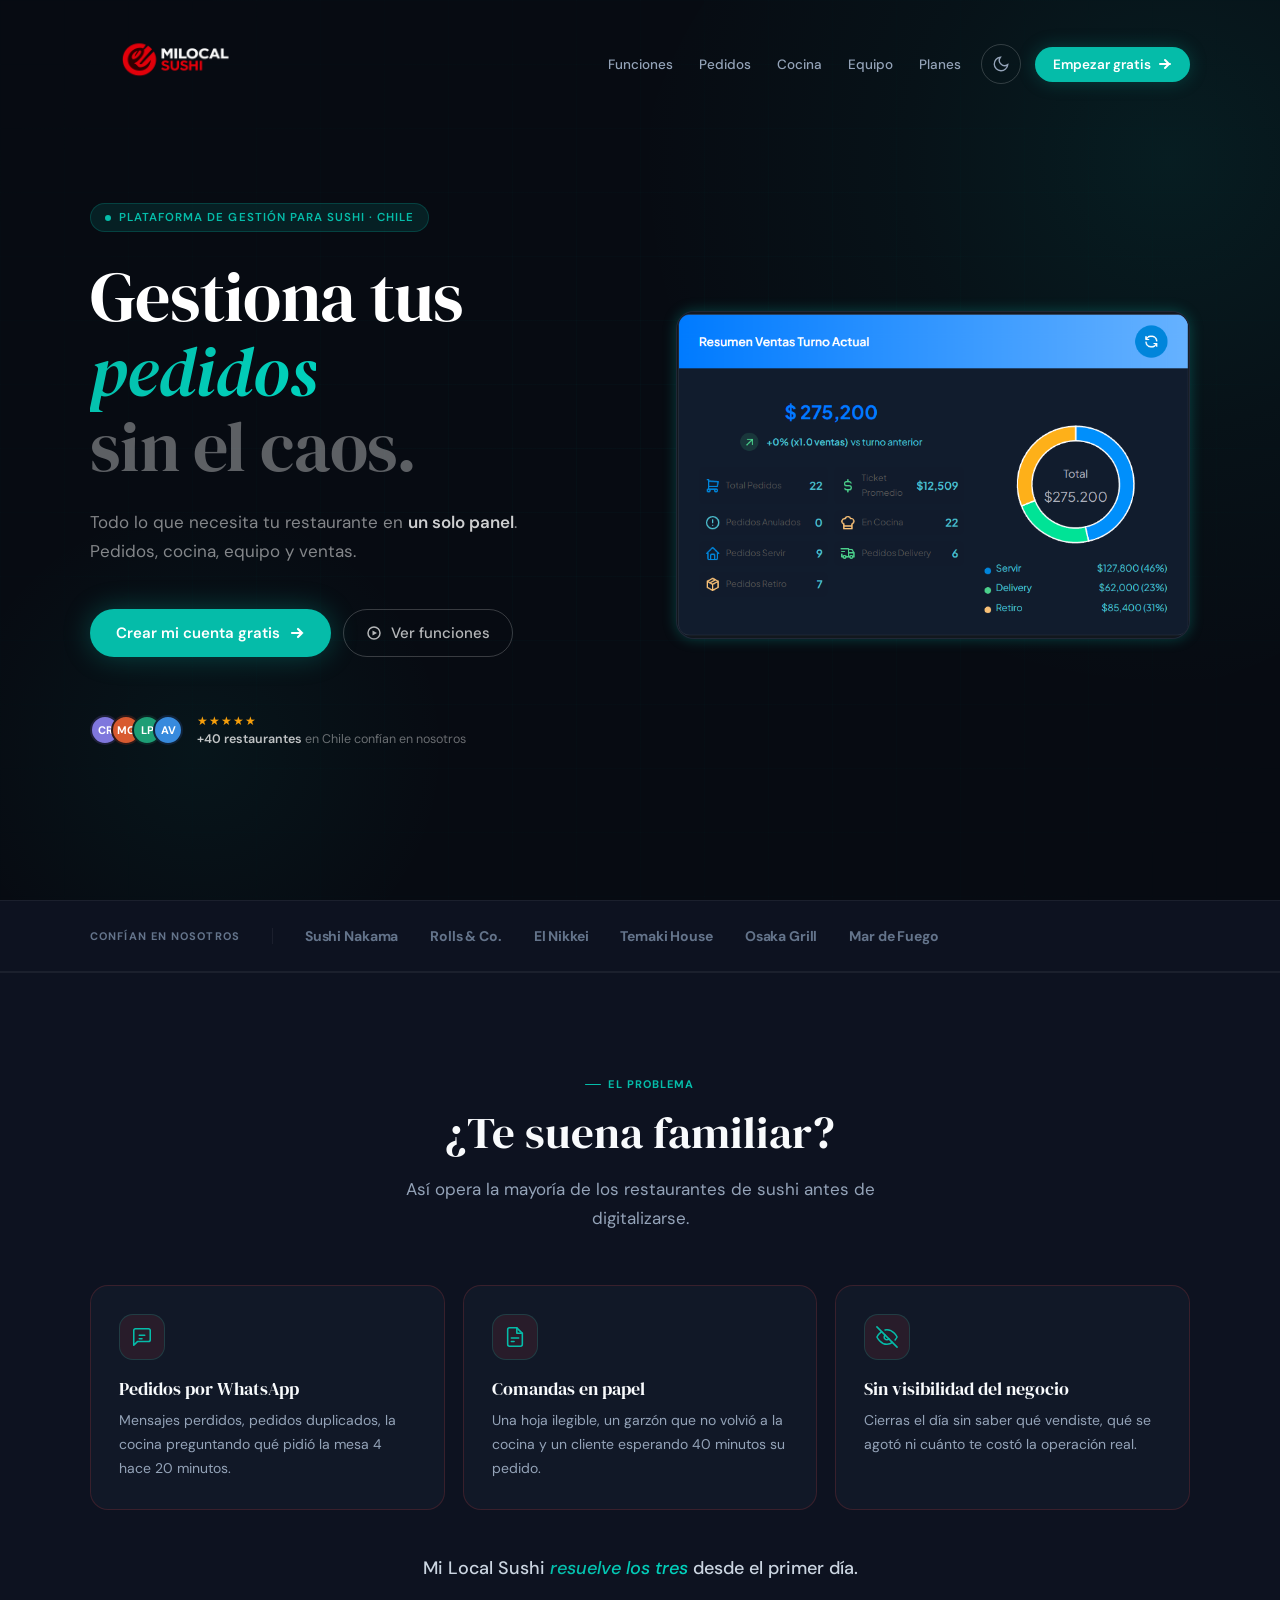
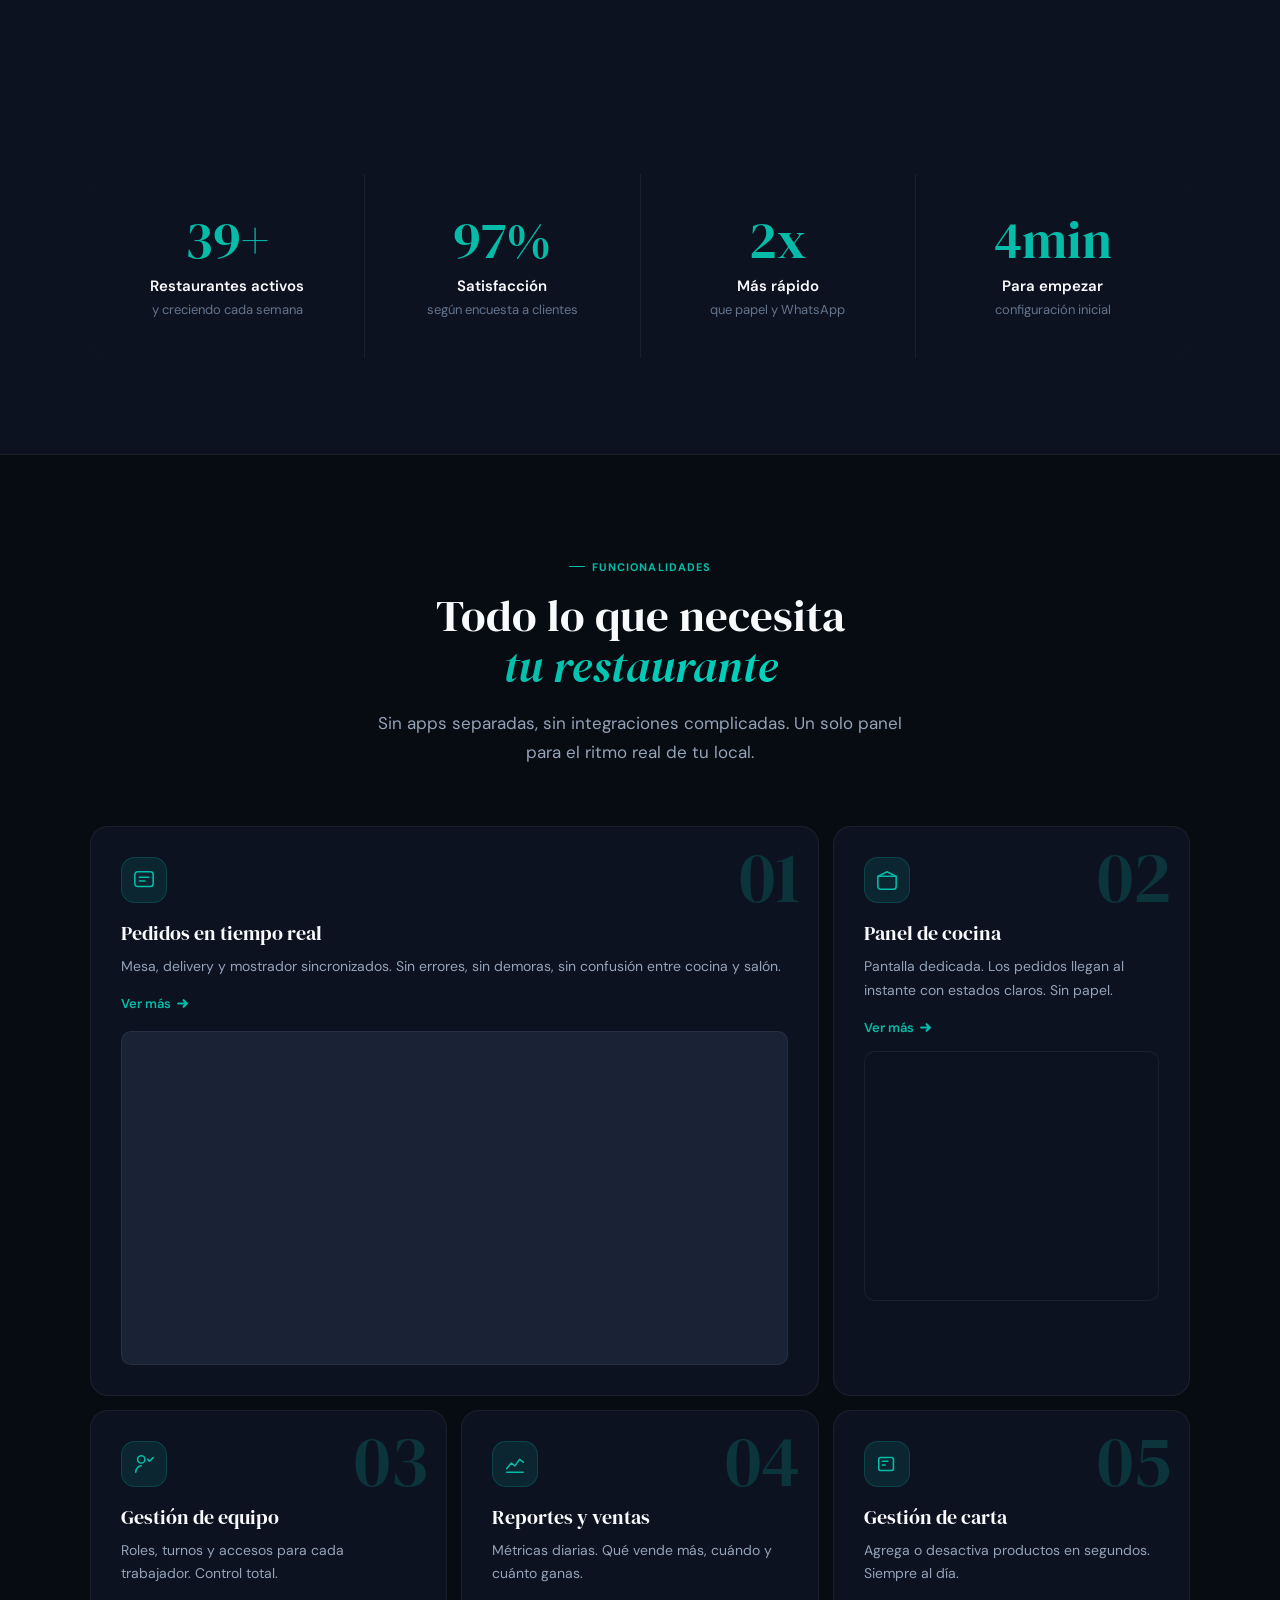
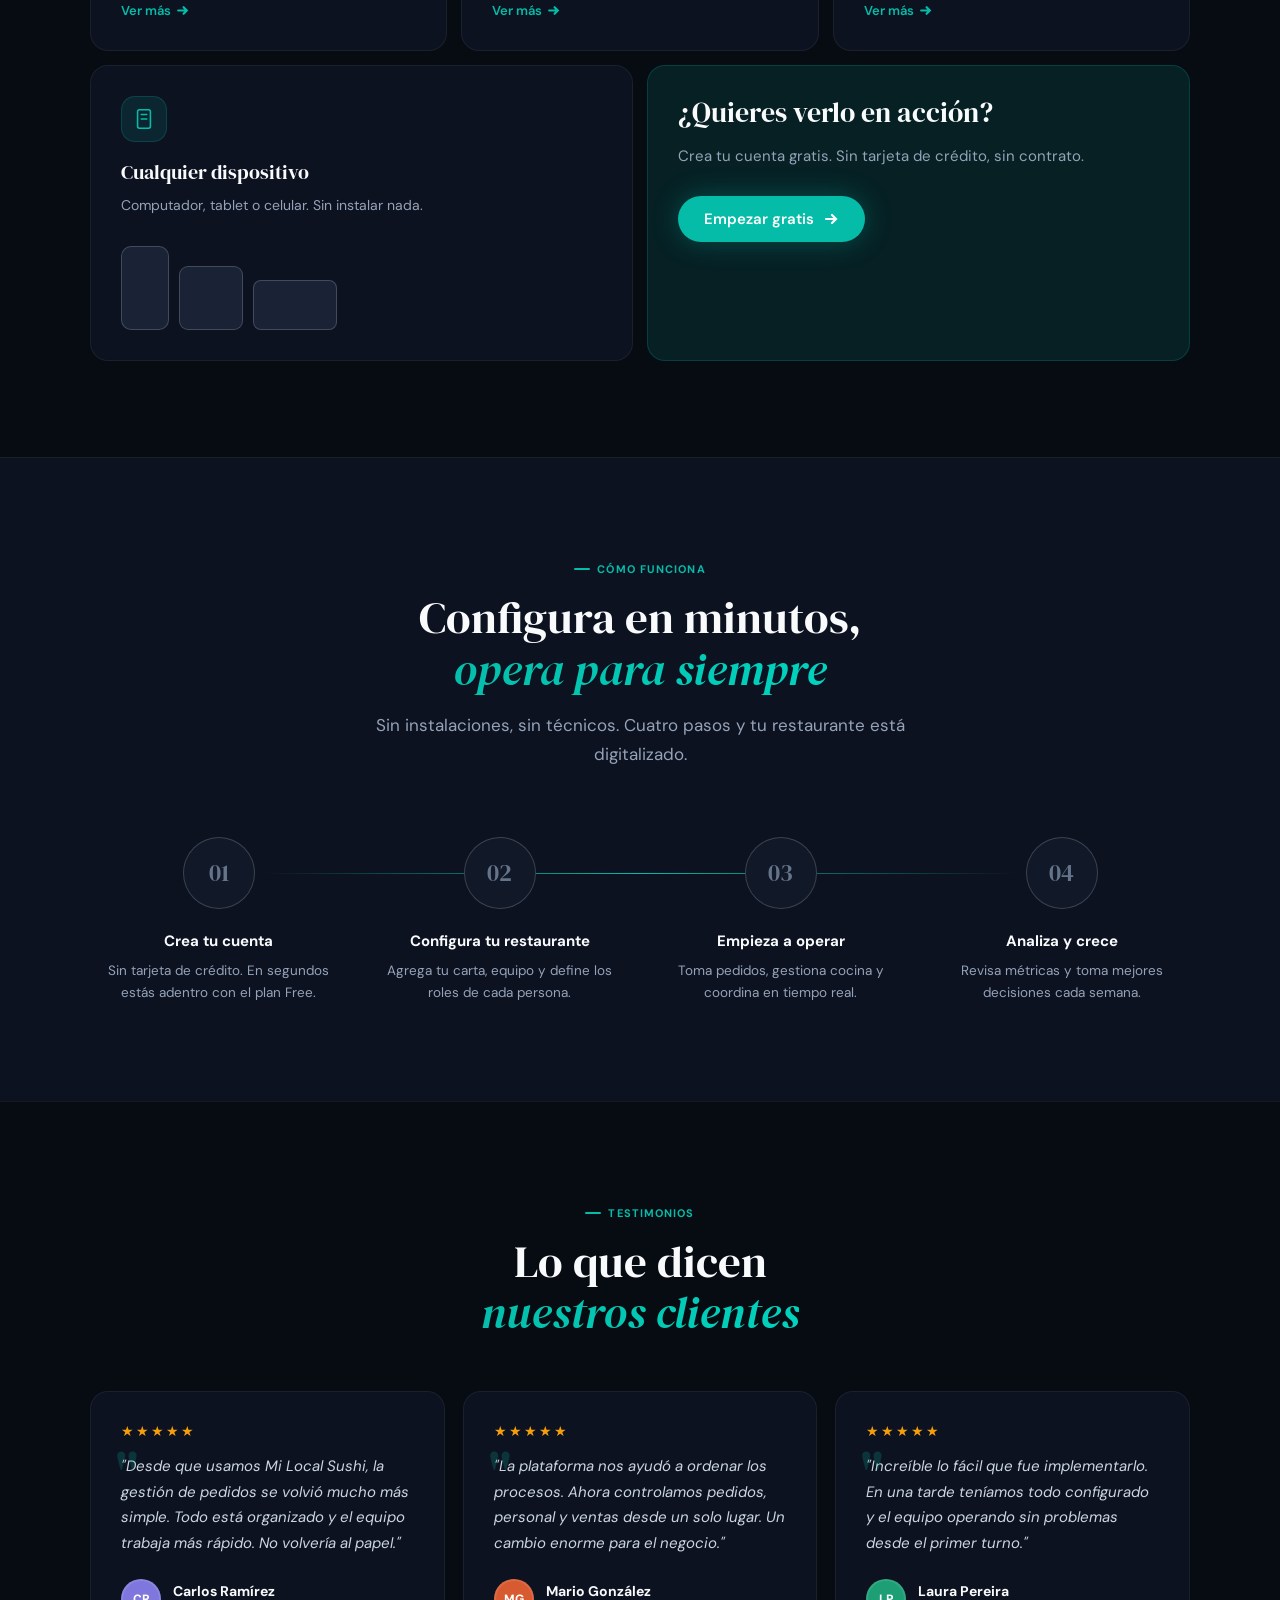
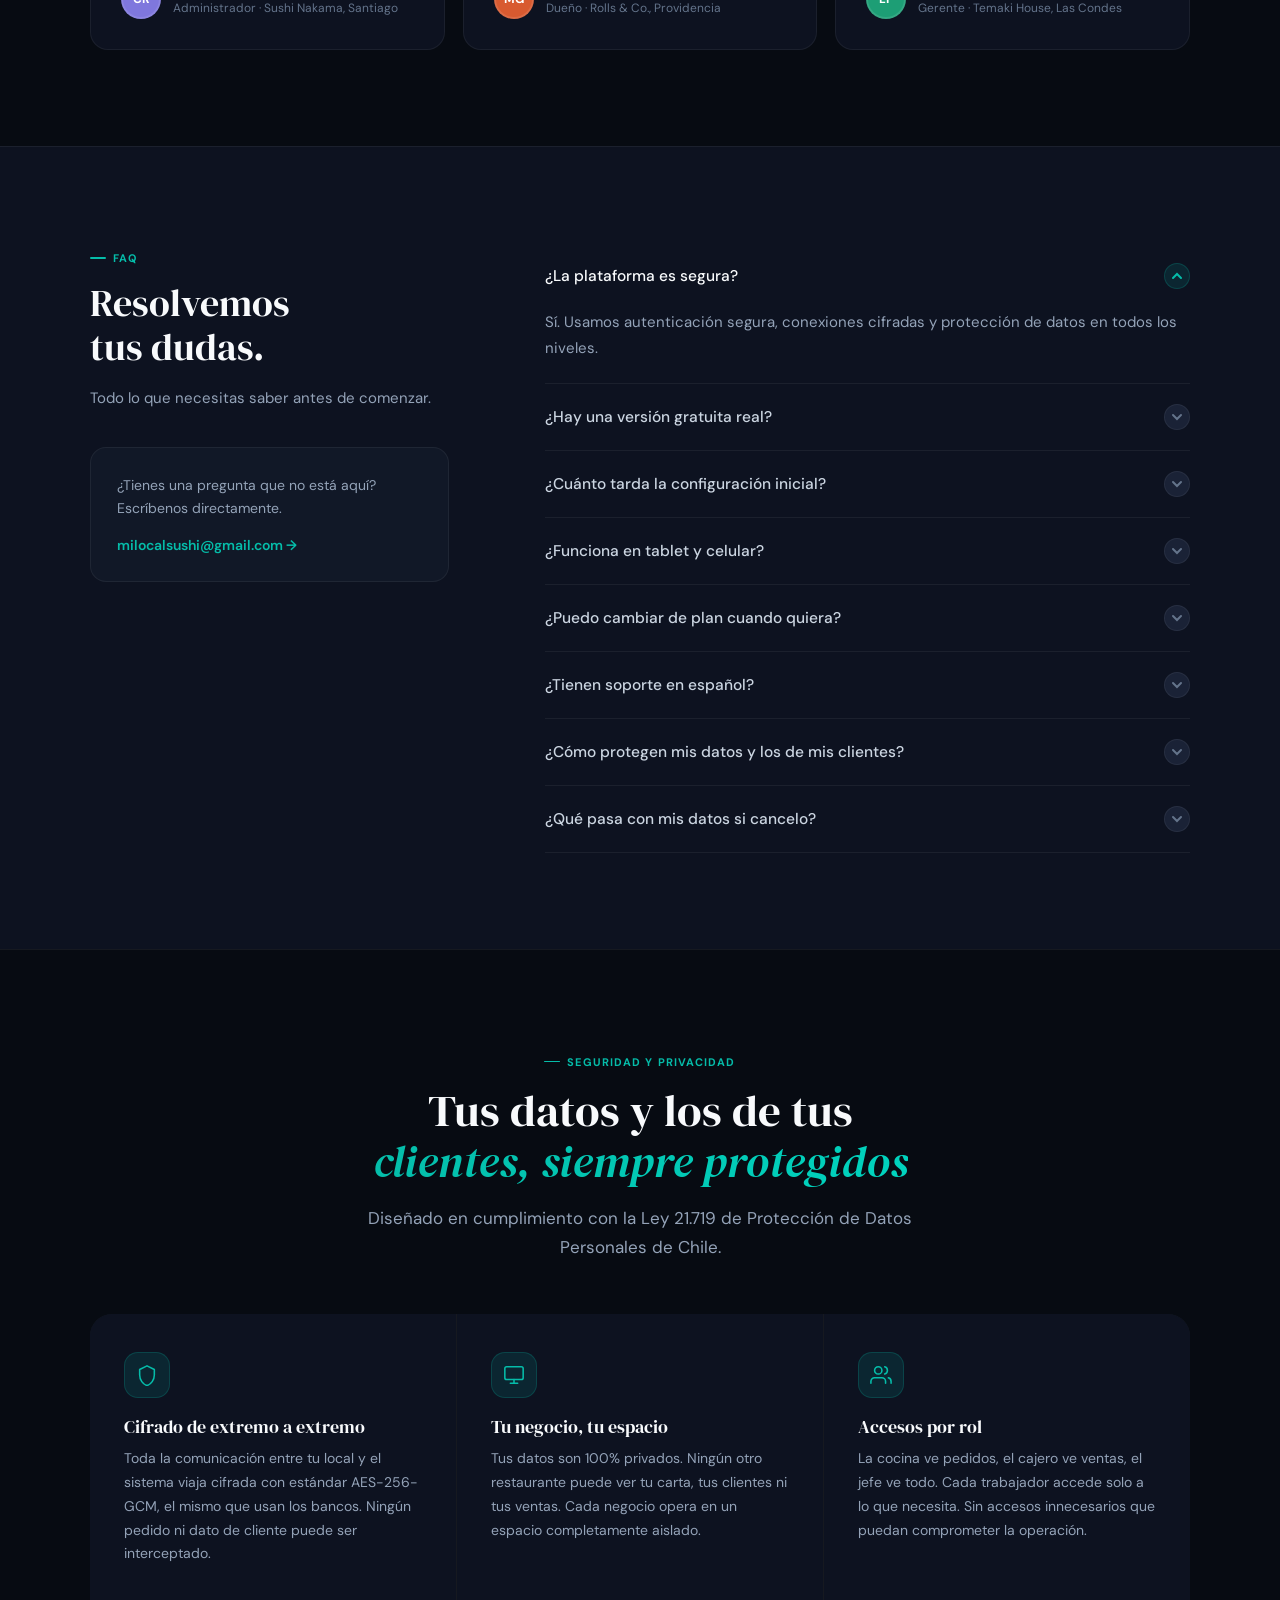
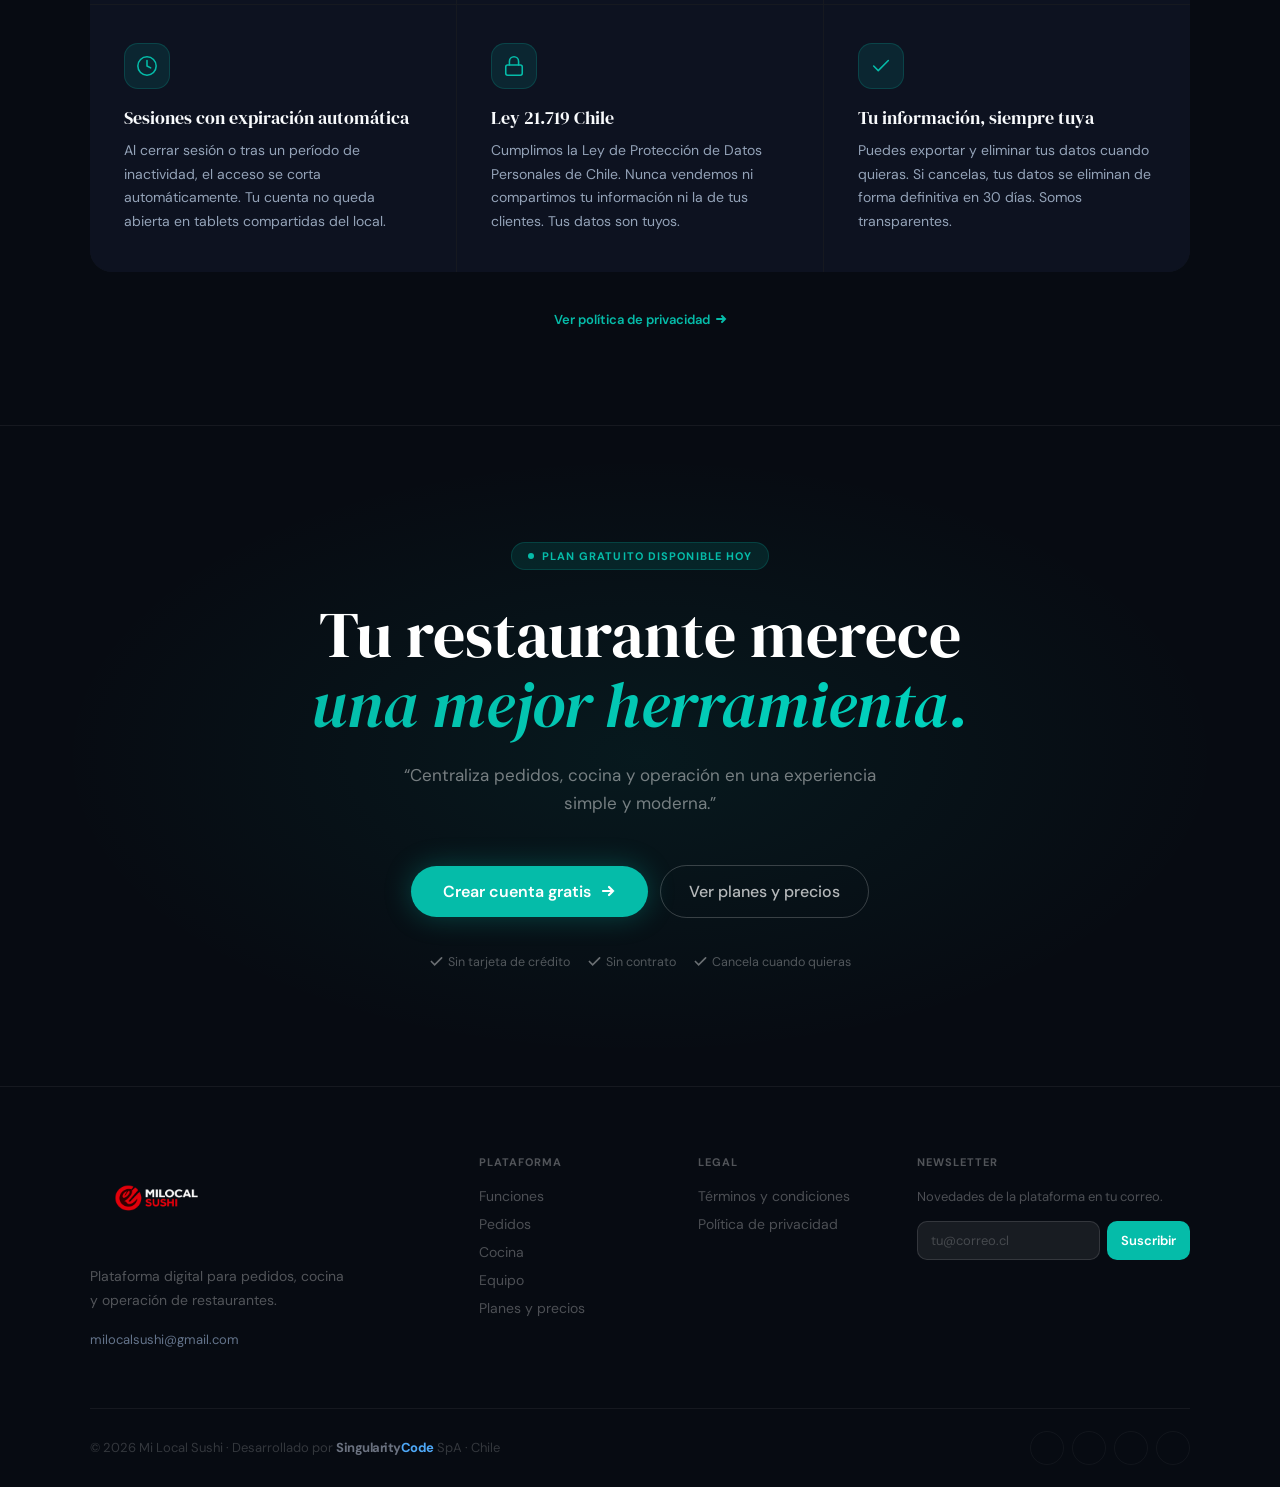
==== commit d3629f6d: "fix bugs" ====
--- a/index.html
+++ b/index.html
@@ -11,14 +11,16 @@
   <meta property="og:description" content="Pedidos en tiempo real, cocina sin papel y control de equipo. Todo desde un solo panel. Plan gratuito, sin tarjeta de crédito.">
   <meta property="og:type" content="website">
   <meta property="og:url" content="https://milocalsushi.onrender.com">
-  <meta property="og:image" content="https://milocalsushi.onrender.com/img/og-preview.png">
-  <meta property="og:image:width" content="1200">
-  <meta property="og:image:height" content="630">
+  <meta property="og:image" content="https://milocalsushi.onrender.com/img/logos/milocal_sushi_identico_2.png">
+  <meta property="og:image:width" content="1536">
+  <meta property="og:image:height" content="1024">
   <meta property="og:locale" content="es_CL">
   <meta name="twitter:card" content="summary_large_image">
   <meta name="twitter:title" content="Mi Local Sushi — Gestión para restaurantes de sushi">
   <meta name="twitter:description" content="Pedidos en tiempo real, cocina sin papel y control de equipo. Plan gratuito disponible.">
-  <meta name="twitter:image" content="https://milocalsushi.onrender.com/img/og-preview.png">
+  <meta name="twitter:image" content="https://milocalsushi.onrender.com/img/logos/milocal_sushi_identico_2.png">
+  <link rel="canonical" href="https://milocalsushi.onrender.com/">
+  <meta name="robots" content="index, follow">
   <meta name="keywords" content="sistema gestión restaurante Chile, software sushi Chile, pedidos restaurante tiempo real, gestión cocina restaurante, sistema POS sushi, Ley 21719 datos restaurante">
   <link rel="icon" type="image/png" href="img/logos/faiicon.png">
   <link rel="apple-touch-icon" href="img/logos/faiicon.png">
@@ -30,15 +32,7 @@
   <link rel="stylesheet" href="style.css">
   <link rel="stylesheet" href="https://cdn.jsdelivr.net/npm/@tabler/icons-webfont@latest/tabler-icons.min.css">
   <script>
-    (function () { var t = localStorage.getItem("mls-theme") || "dark"; if (t === "light") document.documentElement.classList.add("pre-light"); })();
-  </script>
-  <script>
-    (function () {
-      const theme = localStorage.getItem("theme");
-      if (theme === "light") {
-        document.documentElement.classList.add("light");
-      }
-    })();
+    (function(){if(localStorage.getItem('mls-theme')==='light')document.documentElement.classList.add('light');})();
   </script>
 </head>
 
@@ -117,7 +111,7 @@
         </button>
         <a href="https://milocalsushi.onrender.com/authentication/login" target="_blank" class="nav-cta">
           Empezar gratis
-          <svg viewBox="0 0 14 14" fill="none" stroke="white" stroke-width="2" stroke-linecap="round">
+          <svg aria-hidden="true" viewBox="0 0 14 14" fill="none" stroke="white" stroke-width="2" stroke-linecap="round">
             <path d="M2 7h10M7 3l4 4-4 4" />
           </svg>
         </a>
@@ -134,7 +128,7 @@
       </div>
     </div>
   </nav>
-
+<main>
   <!-- ═══ HERO ═══ -->
   <section id="hero">
     <div class="h-aurora"></div>
@@ -151,11 +145,11 @@
           <p class="h-p">Todo lo que necesita tu restaurante en <strong>un solo panel</strong>. Pedidos, cocina, equipo
             y ventas.</p>
           <div class="h-actions">
-            <a href="https://milocalsushi.onrender.com/authentication/login" target="_blank" class="btn-primary">Crear mi cuenta gratis <svg viewBox="0 0 16 16" fill="none" stroke="white" stroke-width="2.2"
+            <a href="https://milocalsushi.onrender.com/authentication/login" target="_blank" class="btn-primary">Crear mi cuenta gratis <svg aria-hidden="true" viewBox="0 0 16 16" fill="none" stroke="white" stroke-width="2.2"
                 stroke-linecap="round">
                 <path d="M3 8h10M9 4l4 4-4 4" />
               </svg></a>
-            <a href="funciones.html" class="btn-ghost"><svg viewBox="0 0 16 16" fill="none" stroke-width="1.5"
+            <a href="funciones.html" class="btn-ghost"><svg aria-hidden="true" viewBox="0 0 16 16" fill="none" stroke-width="1.5"
                 stroke-linecap="round">
                 <circle cx="8" cy="8" r="6" stroke="currentColor" />
                 <polygon points="6.5,5.5 11,8 6.5,10.5" fill="currentColor" />
@@ -306,10 +300,7 @@
             </svg>
           </a>
 
-          <!--  aquí va la imagen -->
-          <div class="bento-ss">
-            <img class="bento-img">
-          </div>
+          <div class="bento-ss"></div>
         </div>
         <div class="bento-card b2">
           <div class="bento-num">02</div>
@@ -334,10 +325,7 @@
             </svg>
           </a>
 
-          <!-- 👇 IMAGEN -->
-          <div class="bento-img b2-img">
-            <img alt="Panel cocina" />
-          </div>
+          <div class="bento-img b2-img"></div>
         </div>
         <div class="bento-card b3">
           <div class="bento-num">03</div>
@@ -522,7 +510,7 @@
                   <path d="M2 4l4 4 4-4" />
                 </svg></div>
             </div>
-            <div class="fa">Sí, el plan Free es completamente funcional y sin fecha de caducidad. Hasta 4 trabajadores y
+            <div class="fa">Sí, el plan Free es completamente funcional y sin fecha de caducidad. Hasta 3 trabajadores y
               5 clientes. Sin tarjeta de crédito.</div>
           </div>
           <div class="fi">
@@ -561,7 +549,7 @@
                   <path d="M2 4l4 4 4-4" />
                 </svg></div>
             </div>
-            <div class="fa">Cumplimos con la Ley 21.719 de Protección de Datos Personales de Chile. Toda la información se cifra con estándar AES-256-GCM. Nunca compartimos ni vendemos los datos de tu negocio ni los de tus clientes con terceros.</div>
+            <div class="fa">Toda la comunicación viaja cifrada con estándar AES-256-GCM (el mismo que usan los bancos). Cada restaurante tiene su espacio de datos completamente aislado — ningún otro negocio puede ver tu información. Cada trabajador accede solo a lo que necesita según su rol (cocina, caja, jefe). Las sesiones expiran automáticamente para evitar accesos no autorizados en tablets compartidas. Cumplimos la Ley 21.719 de Protección de Datos de Chile y nunca vendemos ni compartimos tu información con terceros.</div>
           </div>
           <div class="fi">
             <div class="fq">¿Qué pasa con mis datos si cancelo?<div class="farr"><svg viewBox="0 0 12 12">
@@ -583,37 +571,61 @@
         <h2 class="sh2">Tus datos y los de tus<br><em>clientes, siempre protegidos</em></h2>
         <p class="sp">Diseñado en cumplimiento con la Ley 21.719 de Protección de Datos Personales de Chile.</p>
       </div>
-      <div class="sec-grid rv d1">
+      <div class="sec-grid rv d1" style="grid-template-columns:repeat(3,1fr)">
         <div class="sec-cell">
           <div class="bento-ic" style="margin-bottom:18px">
             <svg viewBox="0 0 24 24" stroke="var(--g)" fill="none" stroke-width="1.7" stroke-linecap="round" stroke-linejoin="round">
               <path d="M12 2L4 6v6c0 5.25 3.5 10.15 8 11.5C16.5 22.15 20 17.25 20 12V6z"/>
             </svg>
           </div>
-          <div style="font-family:'DM Serif Display',serif;font-size:18px;color:var(--t1);margin-bottom:10px;line-height:1.2">Cifrado AES-256-GCM</div>
-          <p style="font-size:14px;color:var(--t3);line-height:1.7">El mismo estándar de cifrado que usan los bancos. Ningún dato sensible viaja sin cifrar.</p>
+          <div style="font-family:'DM Serif Display',serif;font-size:18px;color:var(--t1);margin-bottom:10px;line-height:1.2">Cifrado de extremo a extremo</div>
+          <p style="font-size:14px;color:var(--t3);line-height:1.7">Toda la comunicación entre tu local y el sistema viaja cifrada con estándar AES-256-GCM, el mismo que usan los bancos. Ningún pedido ni dato de cliente puede ser interceptado.</p>
         </div>
         <div class="sec-cell">
           <div class="bento-ic" style="margin-bottom:18px">
             <svg viewBox="0 0 24 24" stroke="var(--g)" fill="none" stroke-width="1.7" stroke-linecap="round" stroke-linejoin="round">
-              <rect x="3" y="11" width="18" height="11" rx="2"/>
-              <path d="M7 11V7a5 5 0 0 1 10 0v4"/>
-            </svg>
-          </div>
-          <div style="font-family:'DM Serif Display',serif;font-size:18px;color:var(--t1);margin-bottom:10px;line-height:1.2">Ley 21.719 Chile</div>
-          <p style="font-size:14px;color:var(--t3);line-height:1.7">Diseñado en conformidad con la Ley de Protección de Datos Personales vigente en Chile. Tus clientes están cubiertos.</p>
+              <rect x="2" y="3" width="20" height="14" rx="2"/><path d="M8 21h8M12 17v4"/>
+            </svg>
+          </div>
+          <div style="font-family:'DM Serif Display',serif;font-size:18px;color:var(--t1);margin-bottom:10px;line-height:1.2">Tu negocio, tu espacio</div>
+          <p style="font-size:14px;color:var(--t3);line-height:1.7">Tus datos son 100% privados. Ningún otro restaurante puede ver tu carta, tus clientes ni tus ventas. Cada negocio opera en un espacio completamente aislado.</p>
         </div>
         <div class="sec-cell">
           <div class="bento-ic" style="margin-bottom:18px">
             <svg viewBox="0 0 24 24" stroke="var(--g)" fill="none" stroke-width="1.7" stroke-linecap="round" stroke-linejoin="round">
-              <path d="M17 21v-2a4 4 0 0 0-4-4H5a4 4 0 0 0-4 4v2"/>
-              <circle cx="9" cy="7" r="4"/>
-              <path d="M23 21v-2a4 4 0 0 0-3-3.87"/>
-              <path d="M16 3.13a4 4 0 0 1 0 7.75"/>
-            </svg>
-          </div>
-          <div style="font-family:'DM Serif Display',serif;font-size:18px;color:var(--t1);margin-bottom:10px;line-height:1.2">Datos solo tuyos</div>
-          <p style="font-size:14px;color:var(--t3);line-height:1.7">No vendemos ni compartimos información de tu negocio ni de tus clientes con terceros. Punto.</p>
+              <path d="M17 21v-2a4 4 0 0 0-4-4H5a4 4 0 0 0-4 4v2"/><circle cx="9" cy="7" r="4"/>
+              <path d="M23 21v-2a4 4 0 0 0-3-3.87"/><path d="M16 3.13a4 4 0 0 1 0 7.75"/>
+            </svg>
+          </div>
+          <div style="font-family:'DM Serif Display',serif;font-size:18px;color:var(--t1);margin-bottom:10px;line-height:1.2">Accesos por rol</div>
+          <p style="font-size:14px;color:var(--t3);line-height:1.7">La cocina ve pedidos, el cajero ve ventas, el jefe ve todo. Cada trabajador accede solo a lo que necesita. Sin accesos innecesarios que puedan comprometer la operación.</p>
+        </div>
+        <div class="sec-cell">
+          <div class="bento-ic" style="margin-bottom:18px">
+            <svg viewBox="0 0 24 24" stroke="var(--g)" fill="none" stroke-width="1.7" stroke-linecap="round" stroke-linejoin="round">
+              <circle cx="12" cy="12" r="10"/><polyline points="12 6 12 12 16 14"/>
+            </svg>
+          </div>
+          <div style="font-family:'DM Serif Display',serif;font-size:18px;color:var(--t1);margin-bottom:10px;line-height:1.2">Sesiones con expiración automática</div>
+          <p style="font-size:14px;color:var(--t3);line-height:1.7">Al cerrar sesión o tras un período de inactividad, el acceso se corta automáticamente. Tu cuenta no queda abierta en tablets compartidas del local.</p>
+        </div>
+        <div class="sec-cell">
+          <div class="bento-ic" style="margin-bottom:18px">
+            <svg viewBox="0 0 24 24" stroke="var(--g)" fill="none" stroke-width="1.7" stroke-linecap="round" stroke-linejoin="round">
+              <rect x="3" y="11" width="18" height="11" rx="2"/><path d="M7 11V7a5 5 0 0 1 10 0v4"/>
+            </svg>
+          </div>
+          <div style="font-family:'DM Serif Display',serif;font-size:18px;color:var(--t1);margin-bottom:10px;line-height:1.2">Ley 21.719 Chile</div>
+          <p style="font-size:14px;color:var(--t3);line-height:1.7">Cumplimos la Ley de Protección de Datos Personales de Chile. Nunca vendemos ni compartimos tu información ni la de tus clientes. Tus datos son tuyos.</p>
+        </div>
+        <div class="sec-cell">
+          <div class="bento-ic" style="margin-bottom:18px">
+            <svg viewBox="0 0 24 24" stroke="var(--g)" fill="none" stroke-width="1.7" stroke-linecap="round" stroke-linejoin="round">
+              <polyline points="20 6 9 17 4 12"/>
+            </svg>
+          </div>
+          <div style="font-family:'DM Serif Display',serif;font-size:18px;color:var(--t1);margin-bottom:10px;line-height:1.2">Tu información, siempre tuya</div>
+          <p style="font-size:14px;color:var(--t3);line-height:1.7">Puedes exportar y eliminar tus datos cuando quieras. Si cancelas, tus datos se eliminan de forma definitiva en 30 días. Somos transparentes.</p>
         </div>
       </div>
       <div class="ctr rv d2" style="margin-top:36px">
@@ -657,17 +669,19 @@
     </div>
   </section>
 
+  </main>
   <footer>
     <div class="W">
       <div class="fg">
         <div>
-          <div class="lm">
-            <img src="img/logos/logo-fondo%20transparente.png" alt="Mi Local Sushi">
+          <div class="footer-logo-wrap">
+            <img src="img/logos/milocal_sushi_identico_2.png" alt="Mi Local Sushi" class="nav-logo-img nav-logo-dark">
+            <img src="img/logos/milocal_sushi_identico_1.png" alt="Mi Local Sushi" class="nav-logo-img nav-logo-light">
           </div>
          <p class="fd">
   Plataforma digital para pedidos, cocina y operación de restaurantes.
 </p>
-          <div class="fct"><a href="mailto:milocalsushi@gmail.com" style="color:rgba(255,255,255,.25);text-decoration:none;transition:color .2s;font-size:13px">milocalsushi@gmail.com</a></div>
+          <div class="fct"><a href="mailto:milocalsushi@gmail.com" style="color:var(--t4);text-decoration:none;transition:color .2s;font-size:13px">milocalsushi@gmail.com</a></div>
         </div>
         <div class="fcol">
           <h5>Plataforma</h5><a href="funciones.html">Funciones</a><a href="pedidos.html">Pedidos</a><a
--- a/style.css
+++ b/style.css
@@ -1,5 +1,3 @@
-@import url('https://fonts.googleapis.com/css2?family=DM+Sans:ital,opsz,wght@0,9..40,300;0,9..40,400;0,9..40,500;0,9..40,600;0,9..40,700;0,9..40,800;1,9..40,400&family=DM+Serif+Display:ital@0;1&display=swap');
-
 *,
 *::before,
 *::after {
@@ -244,22 +242,6 @@
    stroke: var(--g)
 }
 
-.icon-moon {
-   display: block
-}
-
-.icon-sun {
-   display: none
-}
-
-body.light .icon-moon {
-   display: none
-}
-
-body.light .icon-sun {
-   display: block
-}
-
 /* ═══════════════════════════════════════
    NAVBAR
 ════════════════════════════════════════ */
@@ -1463,15 +1445,6 @@
 
 /* img bento*/
 
-/* contenedor */
-.bento-ss {
-   margin-top: 18px;
-   border-radius: 12px;
-   overflow: hidden;
-   border: 1px solid var(--brd);
-   background: var(--bg1);
-}
-
 /* imagen */
 
 .bento-img {
@@ -1495,31 +1468,23 @@
 }
 
 /*  bento b2 */
-/* contenedor */
 .b2-img {
    margin-top: 14px;
    border-radius: 10px;
    overflow: hidden;
    border: 1px solid var(--brd);
    background: var(--bg1);
-
-   height: 180px;
+   height: clamp(200px, 22vw, 250px);
    display: flex;
    align-items: center;
    justify-content: center;
 }
 
-/* imagen */
 .b2-img img {
    width: 100%;
    height: 100%;
    object-fit: cover;
    object-position: top;
-   /* muestra mejor dashboards */
-}
-
-.b2-img {
-   height: clamp(200px, 22vw, 250px);
 }
 
 /* DARK */
@@ -1989,6 +1954,61 @@
    border: 1px solid var(--gl2);
    padding: 3px 11px;
    border-radius: 99px
+}
+
+/* ═══════════════════════════════════════
+   FREQUENCY TOGGLE (planes.html)
+════════════════════════════════════════ */
+.freq-toggle {
+   display: flex;
+   gap: 8px;
+   justify-content: center;
+   align-items: center;
+   flex-wrap: wrap;
+   margin: 32px 0 52px
+}
+
+.freq-btn {
+   font-family: 'DM Sans', sans-serif;
+   font-size: 14px;
+   font-weight: 500;
+   padding: 9px 22px;
+   border-radius: 99px;
+   border: 1.5px solid var(--brd3);
+   background: transparent;
+   color: var(--t3);
+   cursor: pointer;
+   transition: all .2s;
+   display: inline-flex;
+   align-items: center;
+   gap: 6px;
+   line-height: 1
+}
+
+.freq-btn:hover {
+   border-color: var(--g);
+   color: var(--t1)
+}
+
+.freq-btn.active {
+   background: var(--g);
+   border-color: var(--g);
+   color: #fff;
+   box-shadow: 0 0 18px rgba(5, 188, 169, .3)
+}
+
+.freq-badge {
+   font-size: 10px;
+   font-weight: 700;
+   background: rgba(255, 255, 255, .22);
+   padding: 2px 7px;
+   border-radius: 99px;
+   letter-spacing: .03em
+}
+
+.freq-btn:not(.active) .freq-badge {
+   background: var(--gl);
+   color: var(--g)
 }
 
 .plans {
@@ -2936,7 +2956,7 @@
    }
 
    .sec-grid {
-      grid-template-columns: 1fr;
+      grid-template-columns: repeat(2, 1fr);
       border-radius: 18px
    }
 }
@@ -2951,10 +2971,6 @@
    .nav-links,
    .nav-cta {
       display: none
-   }
-
-   .burger {
-      display: flex
    }
 
    #theme-btn {
@@ -3098,7 +3114,8 @@
 
    .prob-grid,
    .sec-grid {
-      margin-top: 36px
+      margin-top: 36px;
+      grid-template-columns: 1fr
    }
 
    .metric-n {
@@ -3127,12 +3144,12 @@
 .icon-sun {
    opacity: 0;
    transform: scale(.6);
-   transition: all .3s ease;
+   transition: opacity .3s ease, transform .3s ease;
 }
 
 .icon-moon {
    opacity: 1;
-   transition: all .3s ease;
+   transition: opacity .3s ease;
 }
 
 body.light .icon-sun {
@@ -3144,6 +3161,104 @@
    opacity: 0;
 }
 
+/* ═══════════════════════════════════════
+   FOOTER LOGO
+════════════════════════════════════════ */
+.footer-logo-wrap {
+   position: relative;
+   width: 140px;
+   height: 93px;
+   margin-bottom: 16px;
+}
+
+.footer-logo-wrap .nav-logo-img {
+   object-position: left center;
+}
+
+/* ═══════════════════════════════════════
+   FOCUS VISIBLE — ACCESIBILIDAD
+════════════════════════════════════════ */
+:focus-visible {
+   outline: 2px solid var(--g);
+   outline-offset: 3px;
+   border-radius: 4px;
+}
+
+button:focus:not(:focus-visible),
+a:focus:not(:focus-visible) {
+   outline: none;
+}
+
+/* ═══════════════════════════════════════
+   SOCIAL LINKS PLACEHOLDER
+════════════════════════════════════════ */
+.fs[href="#"] {
+   opacity: 0.35;
+   pointer-events: none;
+   cursor: not-allowed;
+}
+
+/* ═══════════════════════════════════════
+   MENU BTN — cursor
+════════════════════════════════════════ */
+.menu-btn label {
+   cursor: pointer;
+}
+
+/* ═══════════════════════════════════════
+   PREFERS REDUCED MOTION
+════════════════════════════════════════ */
+@media (prefers-reduced-motion: reduce) {
+   html {
+      scroll-behavior: auto;
+   }
+
+   .rv {
+      opacity: 1 !important;
+      transform: none !important;
+      transition: none !important;
+   }
+
+   .h-aurora,
+   .h-aurora2 {
+      animation: none;
+   }
+
+   .h-app {
+      animation: none;
+   }
+
+   .pre-fill {
+      animation: none;
+      width: 100%;
+   }
+
+   .pre-logo {
+      animation: none;
+      opacity: 1;
+      transform: none;
+   }
+
+   .btn-primary,
+   .btn-ghost,
+   .nav-cta,
+   .bento-card,
+   .tc,
+   .plan {
+      transition: none;
+   }
+}
+
+/* ═══════════════════════════════════════
+   RV FALLBACK (JS off o no soportado)
+════════════════════════════════════════ */
+@supports not (selector(:is(*))) {
+   .rv {
+      opacity: 1;
+      transform: none;
+   }
+}
+
 @media (max-width: 900px) {
 
    .nav-links,
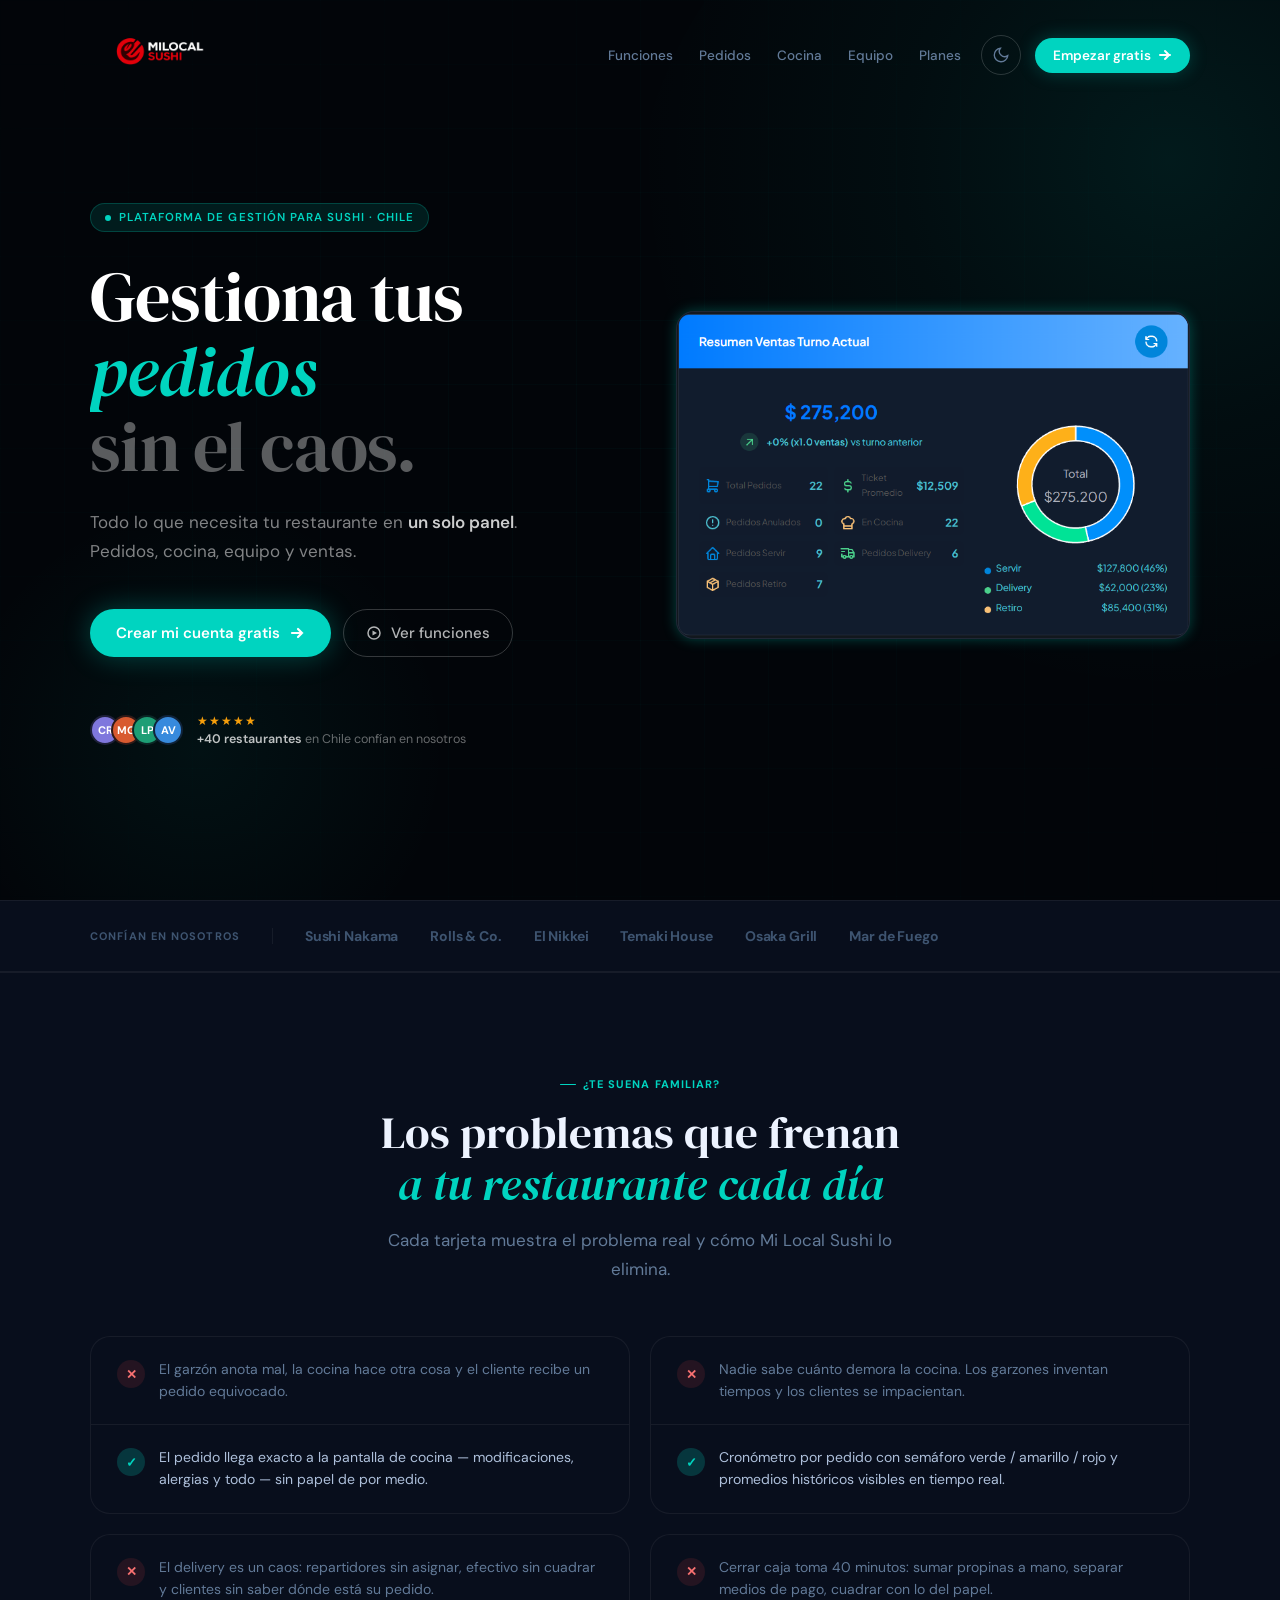
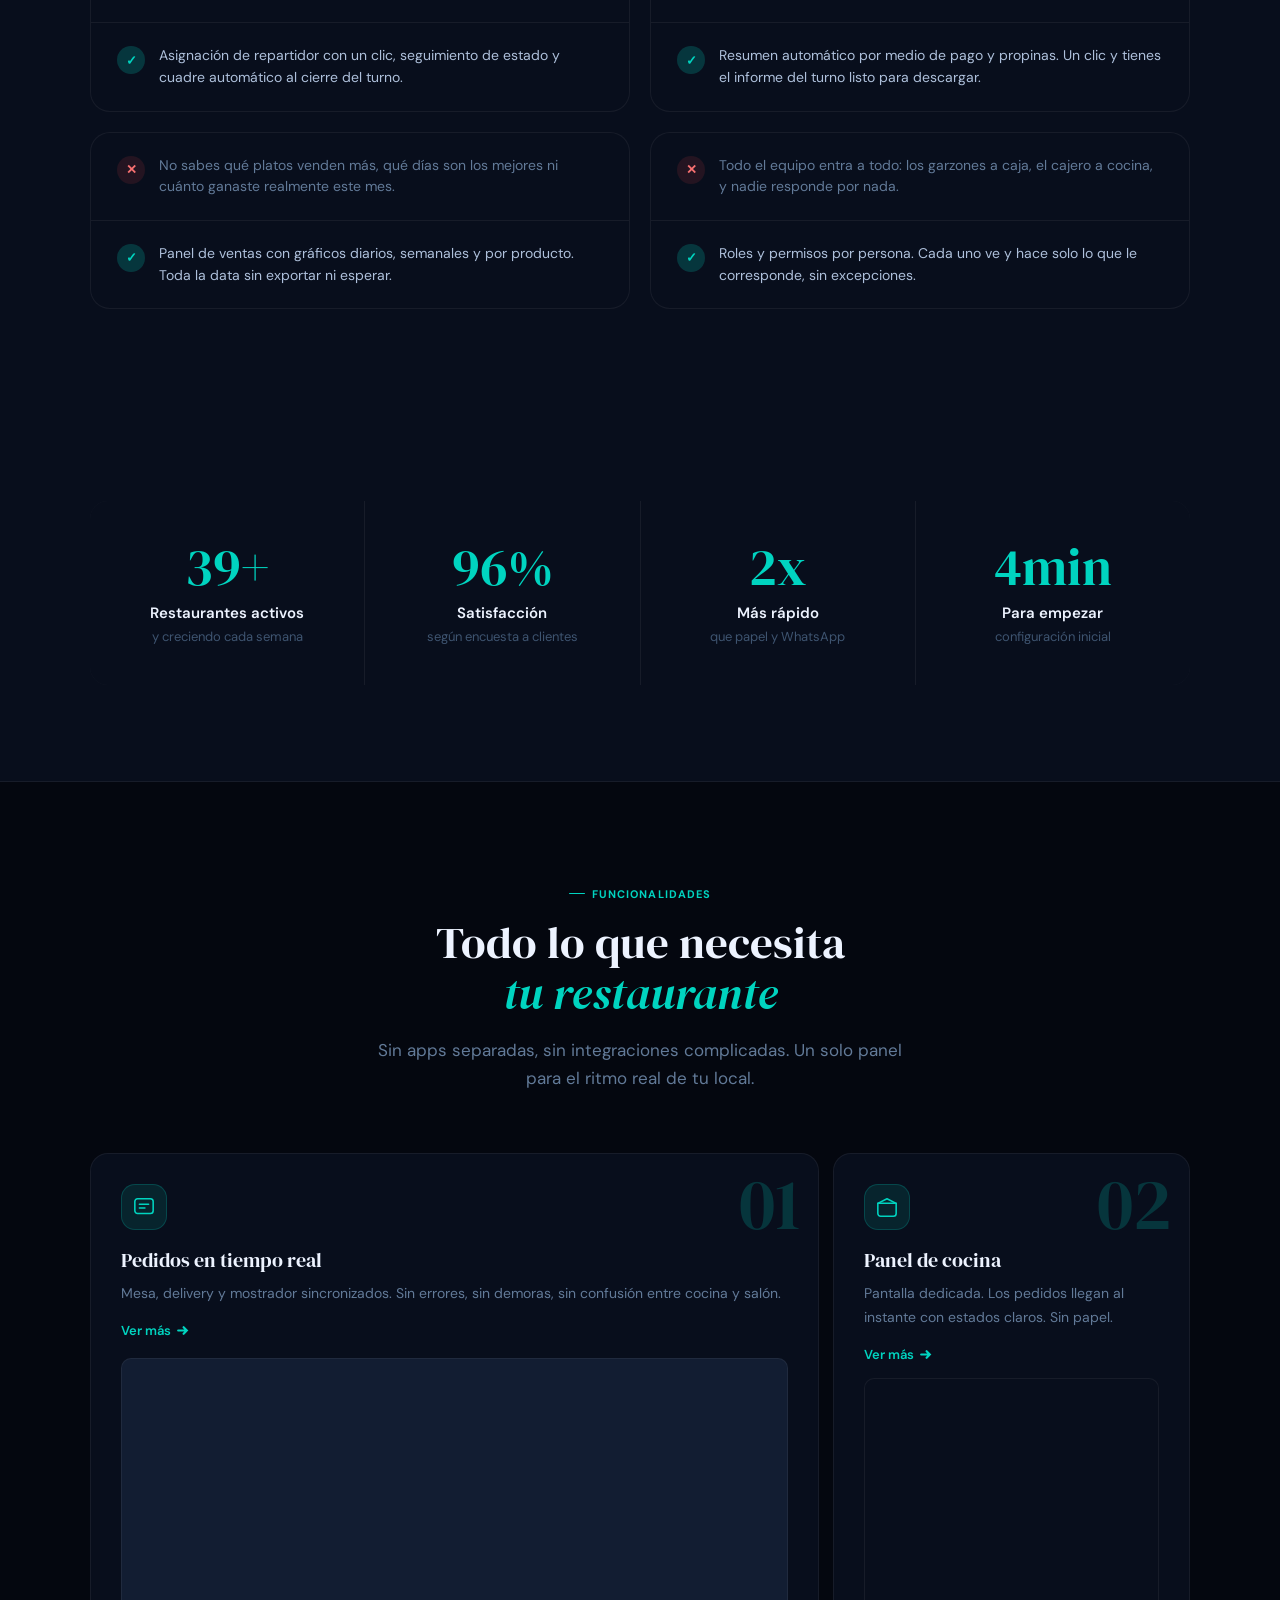
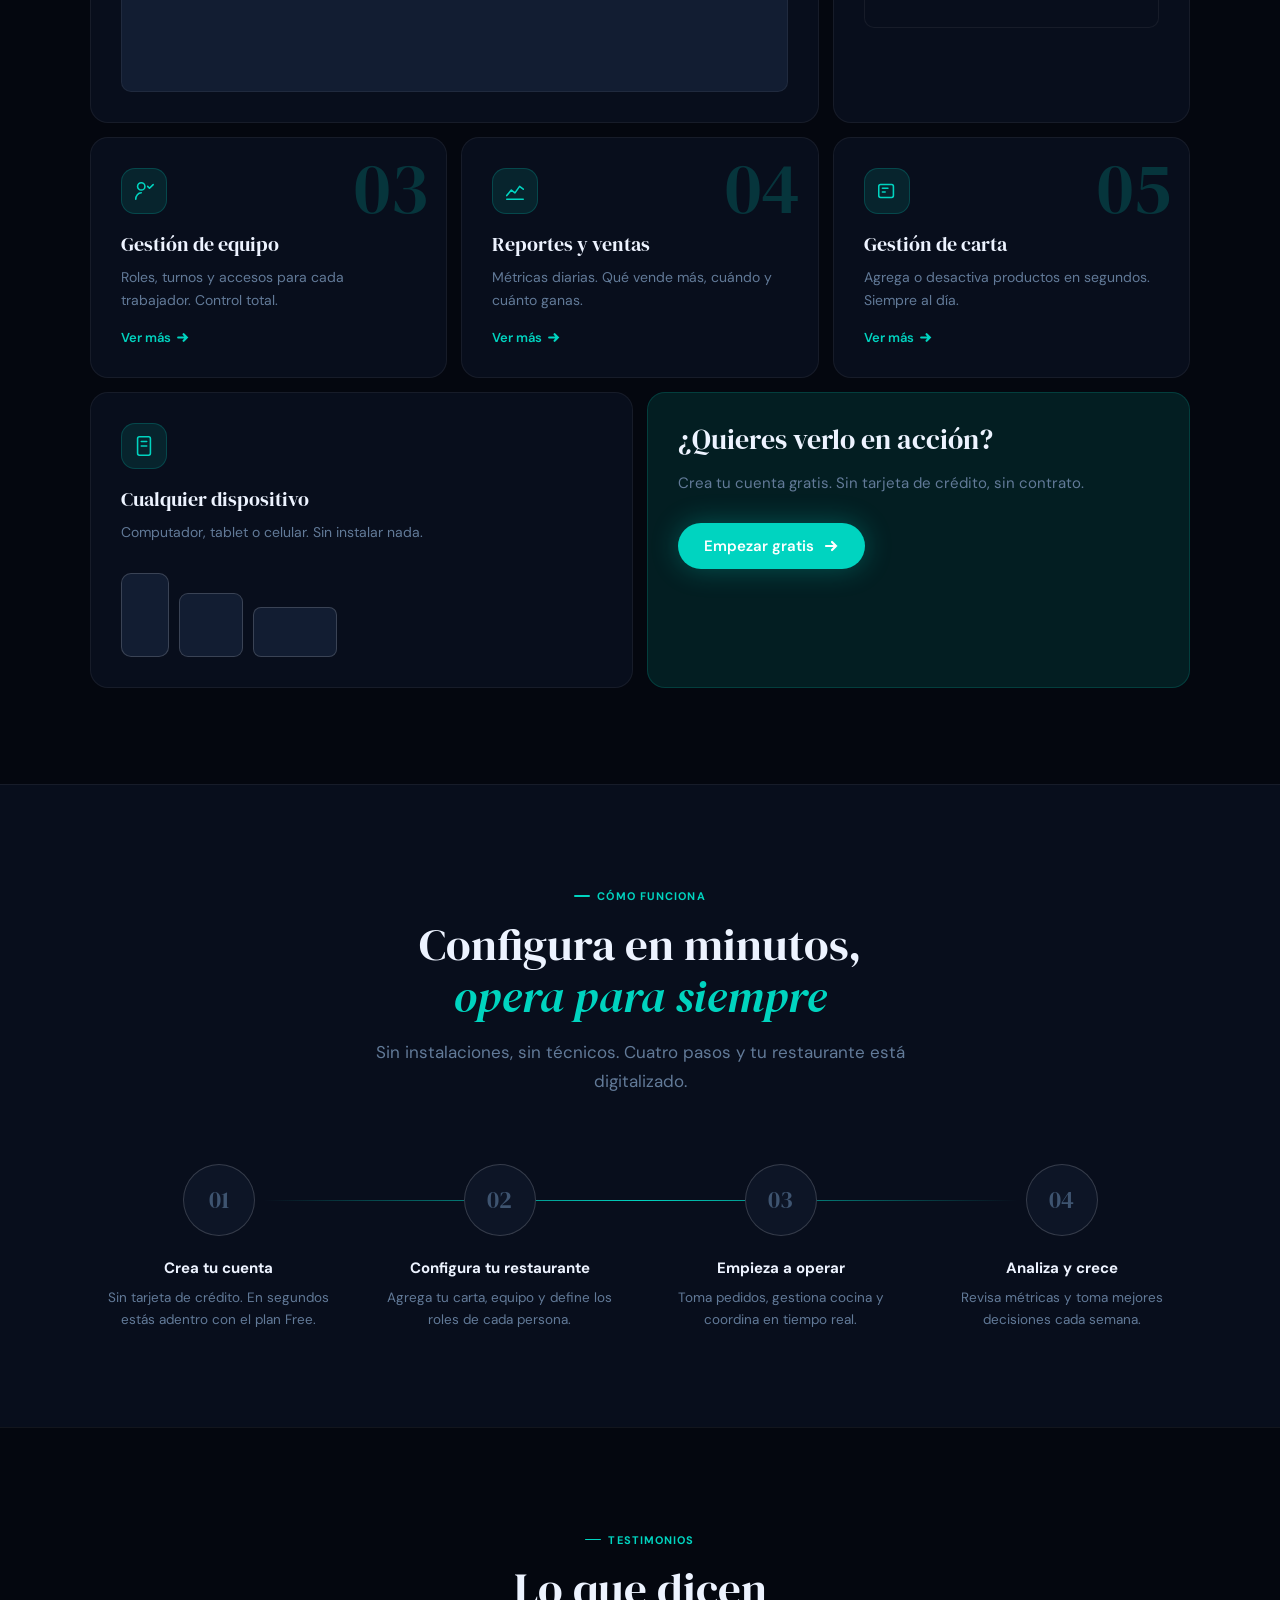
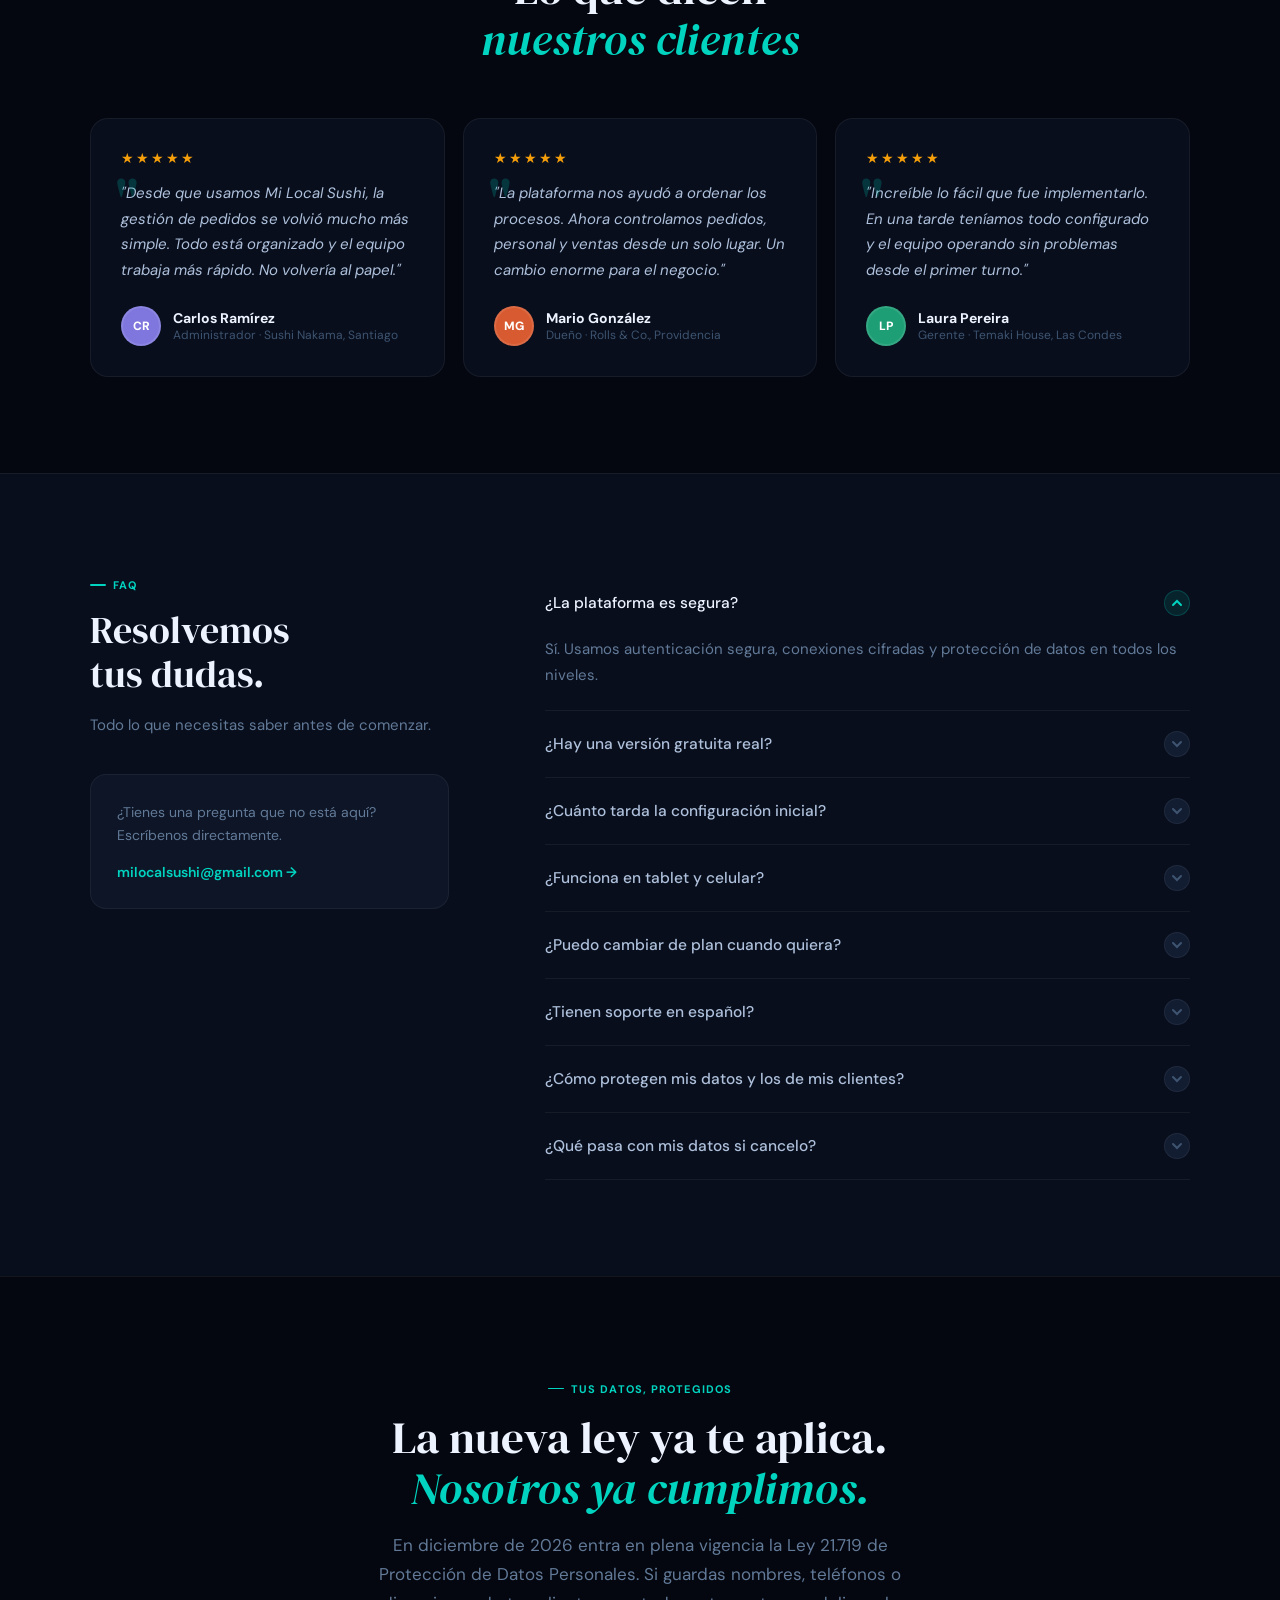
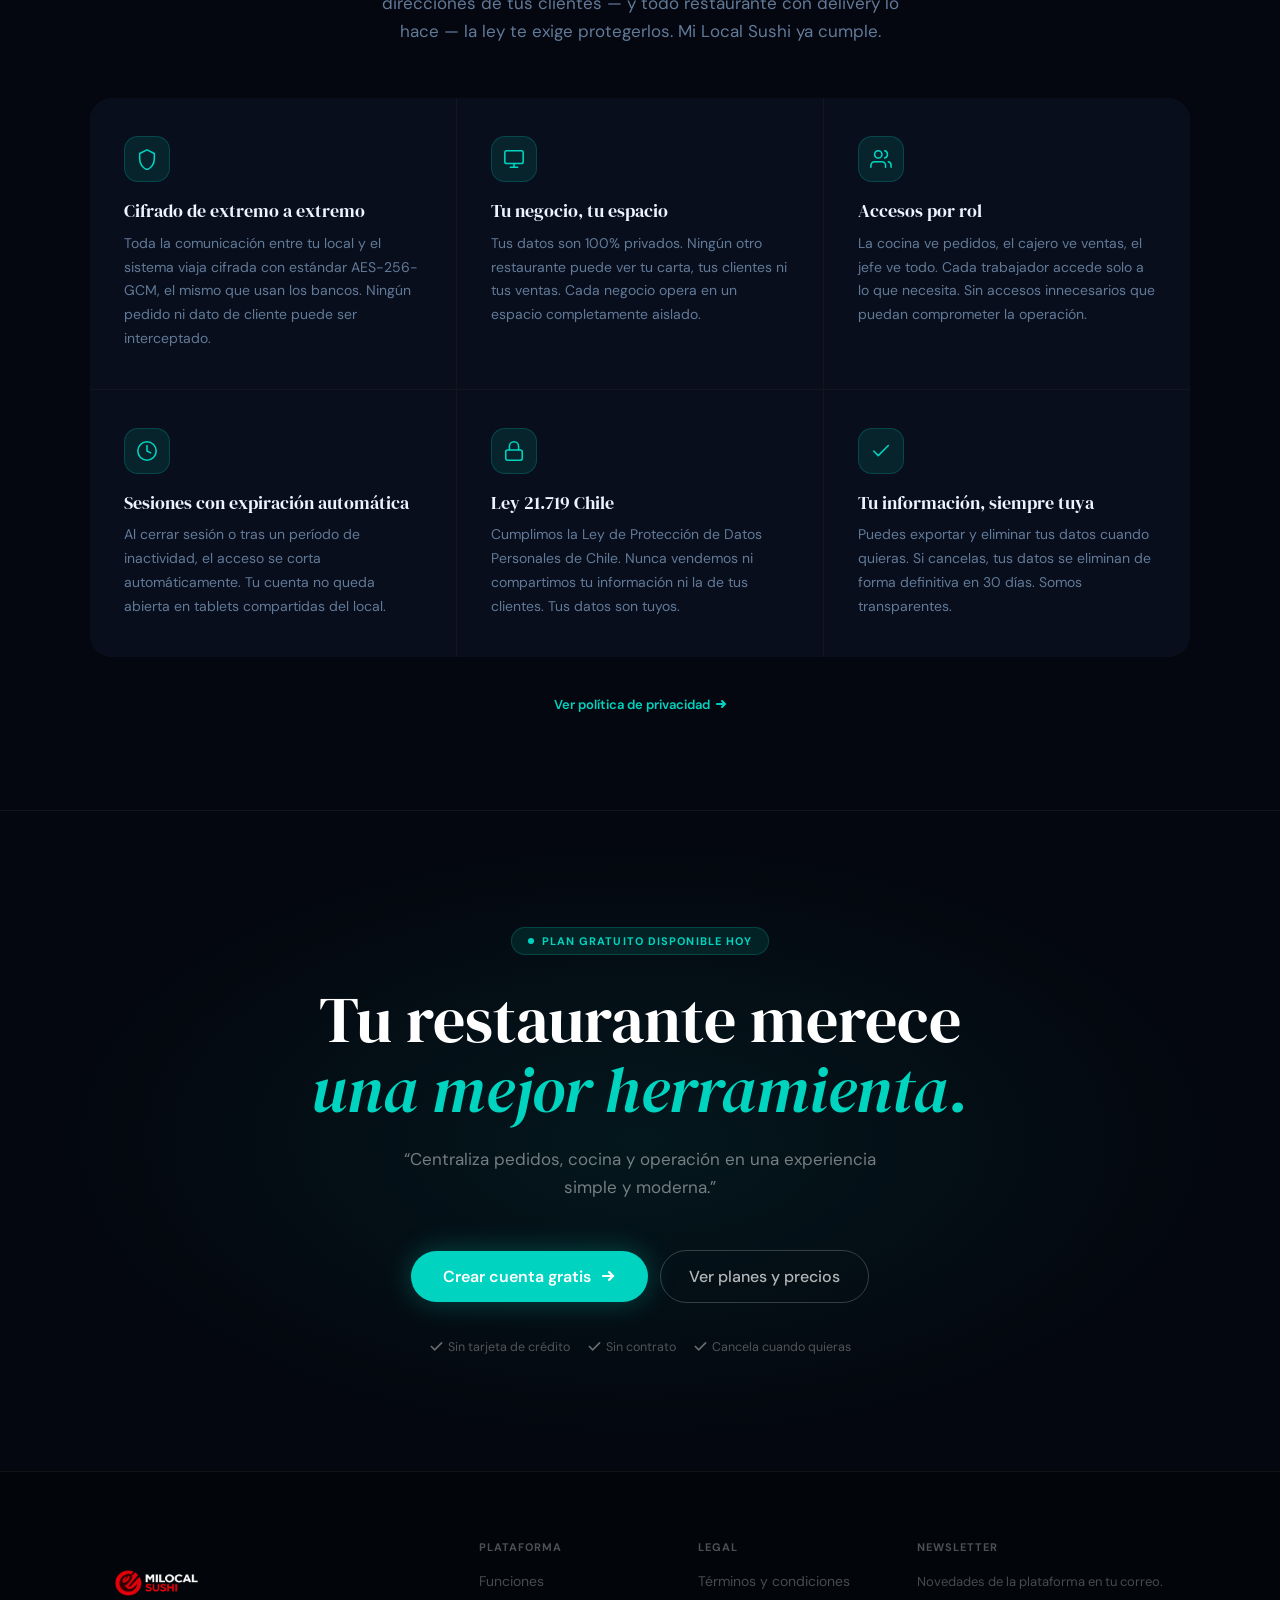
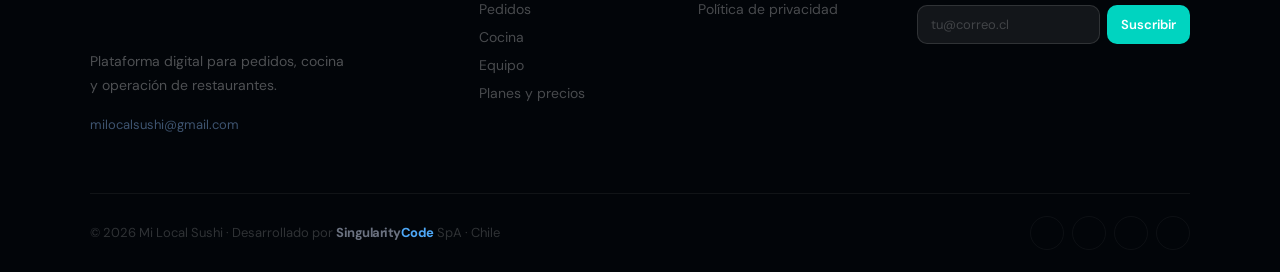
==== commit 9820962f: "fix colores" ====
--- a/index.html
+++ b/index.html
@@ -193,47 +193,84 @@
   <section class="sec" style="background:var(--bg1);border-top:1px solid var(--brd)">
     <div class="W">
       <div class="ctr rv">
-        <div class="ey">El problema</div>
-        <h2 class="sh2">¿Te suena familiar?</h2>
-        <p class="sp">Así opera la mayoría de los restaurantes de sushi antes de digitalizarse.</p>
+        <div class="ey">¿Te suena familiar?</div>
+        <h2 class="sh2">Los problemas que frenan<br><em>a tu restaurante cada día</em></h2>
+        <p class="sp">Cada tarjeta muestra el problema real y cómo Mi Local Sushi lo elimina.</p>
       </div>
       <div class="prob-grid rv d1">
-        <div style="background:var(--bg2);border:1px solid rgba(239,68,68,.18);border-radius:18px;padding:28px;position:relative;overflow:hidden">
-          <div class="bento-ic" style="background:rgba(239,68,68,.1);margin-bottom:18px">
-            <svg viewBox="0 0 24 24" fill="none" stroke="rgba(239,68,68,.85)" stroke-width="1.7" stroke-linecap="round" stroke-linejoin="round">
-              <path d="M21 15a2 2 0 0 1-2 2H7l-4 4V5a2 2 0 0 1 2-2h14a2 2 0 0 1 2 2z"/>
-              <line x1="9" y1="10" x2="15" y2="10"/>
-              <line x1="9" y1="14" x2="12" y2="14"/>
-            </svg>
-          </div>
-          <div style="font-family:'DM Serif Display',serif;font-size:18px;color:var(--t1);margin-bottom:10px;line-height:1.2">Pedidos por WhatsApp</div>
-          <p style="font-size:14px;color:var(--t3);line-height:1.7">Mensajes perdidos, pedidos duplicados, la cocina preguntando qué pidió la mesa 4 hace 20 minutos.</p>
-        </div>
-        <div style="background:var(--bg2);border:1px solid rgba(239,68,68,.18);border-radius:18px;padding:28px">
-          <div class="bento-ic" style="background:rgba(239,68,68,.1);margin-bottom:18px">
-            <svg viewBox="0 0 24 24" fill="none" stroke="rgba(239,68,68,.85)" stroke-width="1.7" stroke-linecap="round" stroke-linejoin="round">
-              <path d="M14 2H6a2 2 0 0 0-2 2v16a2 2 0 0 0 2 2h12a2 2 0 0 0 2-2V8z"/>
-              <polyline points="14 2 14 8 20 8"/>
-              <line x1="8" y1="13" x2="16" y2="13"/>
-              <line x1="8" y1="17" x2="11" y2="17"/>
-            </svg>
-          </div>
-          <div style="font-family:'DM Serif Display',serif;font-size:18px;color:var(--t1);margin-bottom:10px;line-height:1.2">Comandas en papel</div>
-          <p style="font-size:14px;color:var(--t3);line-height:1.7">Una hoja ilegible, un garzón que no volvió a la cocina y un cliente esperando 40 minutos su pedido.</p>
-        </div>
-        <div style="background:var(--bg2);border:1px solid rgba(239,68,68,.18);border-radius:18px;padding:28px">
-          <div class="bento-ic" style="background:rgba(239,68,68,.1);margin-bottom:18px">
-            <svg viewBox="0 0 24 24" fill="none" stroke="rgba(239,68,68,.85)" stroke-width="1.7" stroke-linecap="round" stroke-linejoin="round">
-              <path d="M17.94 17.94A10.07 10.07 0 0 1 12 20c-7 0-11-8-11-8a18.45 18.45 0 0 1 5.06-5.94M9.9 4.24A9.12 9.12 0 0 1 12 4c7 0 11 8 11 8a18.5 18.5 0 0 1-2.16 3.19m-6.72-1.07a3 3 0 1 1-4.24-4.24"/>
-              <line x1="1" y1="1" x2="23" y2="23"/>
-            </svg>
-          </div>
-          <div style="font-family:'DM Serif Display',serif;font-size:18px;color:var(--t1);margin-bottom:10px;line-height:1.2">Sin visibilidad del negocio</div>
-          <p style="font-size:14px;color:var(--t3);line-height:1.7">Cierras el día sin saber qué vendiste, qué se agotó ni cuánto te costó la operación real.</p>
-        </div>
-      </div>
-      <div class="ctr rv d2" style="margin-top:44px">
-        <p style="font-size:18px;color:var(--t2);font-weight:500;line-height:1.6">Mi Local Sushi <em style="background:linear-gradient(135deg,var(--g),#00d4bf);-webkit-background-clip:text;background-clip:text;-webkit-text-fill-color:transparent;font-style:italic">resuelve los tres</em> desde el primer día.</p>
+
+        <!-- Card 1 -->
+        <div class="prob-card">
+          <div class="prob-pain">
+            <span class="prob-x">✕</span>
+            <p class="prob-pain-txt">El garzón anota mal, la cocina hace otra cosa y el cliente recibe un pedido equivocado.</p>
+          </div>
+          <div class="prob-sol">
+            <span class="prob-v">✓</span>
+            <p class="prob-sol-txt">El pedido llega exacto a la pantalla de cocina — modificaciones, alergias y todo — sin papel de por medio.</p>
+          </div>
+        </div>
+
+        <!-- Card 2 -->
+        <div class="prob-card">
+          <div class="prob-pain">
+            <span class="prob-x">✕</span>
+            <p class="prob-pain-txt">Nadie sabe cuánto demora la cocina. Los garzones inventan tiempos y los clientes se impacientan.</p>
+          </div>
+          <div class="prob-sol">
+            <span class="prob-v">✓</span>
+            <p class="prob-sol-txt">Cronómetro por pedido con semáforo verde / amarillo / rojo y promedios históricos visibles en tiempo real.</p>
+          </div>
+        </div>
+
+        <!-- Card 3 -->
+        <div class="prob-card">
+          <div class="prob-pain">
+            <span class="prob-x">✕</span>
+            <p class="prob-pain-txt">El delivery es un caos: repartidores sin asignar, efectivo sin cuadrar y clientes sin saber dónde está su pedido.</p>
+          </div>
+          <div class="prob-sol">
+            <span class="prob-v">✓</span>
+            <p class="prob-sol-txt">Asignación de repartidor con un clic, seguimiento de estado y cuadre automático al cierre del turno.</p>
+          </div>
+        </div>
+
+        <!-- Card 4 -->
+        <div class="prob-card">
+          <div class="prob-pain">
+            <span class="prob-x">✕</span>
+            <p class="prob-pain-txt">Cerrar caja toma 40 minutos: sumar propinas a mano, separar medios de pago, cuadrar con lo del papel.</p>
+          </div>
+          <div class="prob-sol">
+            <span class="prob-v">✓</span>
+            <p class="prob-sol-txt">Resumen automático por medio de pago y propinas. Un clic y tienes el informe del turno listo para descargar.</p>
+          </div>
+        </div>
+
+        <!-- Card 5 -->
+        <div class="prob-card">
+          <div class="prob-pain">
+            <span class="prob-x">✕</span>
+            <p class="prob-pain-txt">No sabes qué platos venden más, qué días son los mejores ni cuánto ganaste realmente este mes.</p>
+          </div>
+          <div class="prob-sol">
+            <span class="prob-v">✓</span>
+            <p class="prob-sol-txt">Panel de ventas con gráficos diarios, semanales y por producto. Toda la data sin exportar ni esperar.</p>
+          </div>
+        </div>
+
+        <!-- Card 6 -->
+        <div class="prob-card">
+          <div class="prob-pain">
+            <span class="prob-x">✕</span>
+            <p class="prob-pain-txt">Todo el equipo entra a todo: los garzones a caja, el cajero a cocina, y nadie responde por nada.</p>
+          </div>
+          <div class="prob-sol">
+            <span class="prob-v">✓</span>
+            <p class="prob-sol-txt">Roles y permisos por persona. Cada uno ve y hace solo lo que le corresponde, sin excepciones.</p>
+          </div>
+        </div>
+
       </div>
     </div>
   </section>
@@ -567,11 +604,11 @@
   <section class="sec" style="background:var(--bg0);border-top:1px solid var(--brd)">
     <div class="W">
       <div class="ctr rv">
-        <div class="ey">Seguridad y privacidad</div>
-        <h2 class="sh2">Tus datos y los de tus<br><em>clientes, siempre protegidos</em></h2>
-        <p class="sp">Diseñado en cumplimiento con la Ley 21.719 de Protección de Datos Personales de Chile.</p>
-      </div>
-      <div class="sec-grid rv d1" style="grid-template-columns:repeat(3,1fr)">
+        <div class="ey">Tus datos, protegidos</div>
+        <h2 class="sh2">La nueva ley ya te aplica.<br><em>Nosotros ya cumplimos.</em></h2>
+        <p class="sp">En diciembre de 2026 entra en plena vigencia la Ley 21.719 de Protección de Datos Personales. Si guardas nombres, teléfonos o direcciones de tus clientes — y todo restaurante con delivery lo hace — la ley te exige protegerlos. Mi Local Sushi ya cumple.</p>
+      </div>
+      <div class="sec-grid rv d1">
         <div class="sec-cell">
           <div class="bento-ic" style="margin-bottom:18px">
             <svg viewBox="0 0 24 24" stroke="var(--g)" fill="none" stroke-width="1.7" stroke-linecap="round" stroke-linejoin="round">
--- a/style.css
+++ b/style.css
@@ -45,30 +45,30 @@
    DARK MODE (default)
 ════════════════════════════════════════ */
 :root {
-   --g: #05bca9;
-   --gd: #04a090;
-   --gdd: #037a6e;
-   --gl: rgba(5, 188, 169, .12);
-   --gl2: rgba(5, 188, 169, .2);
-   --glt: rgba(5, 188, 169, .06);
-   --bg0: #070b12;
-   --bg1: #0d1220;
-   --bg2: #111827;
-   --bg3: #1a2236;
-   --bg4: #1e293b;
+   --g: #00d4c0;
+   --gd: #00b5a3;
+   --gdd: #008c7e;
+   --gl: rgba(0, 212, 192, .11);
+   --gl2: rgba(0, 212, 192, .20);
+   --glt: rgba(0, 212, 192, .06);
+   --bg0: #04070f;
+   --bg1: #080e1c;
+   --bg2: #0d1526;
+   --bg3: #121d32;
+   --bg4: #18253e;
    --brd: rgba(255, 255, 255, .06);
-   --brd2: rgba(255, 255, 255, .1);
-   --brd3: rgba(255, 255, 255, .18);
-   --t1: #f8fafc;
-   --t2: #cbd5e1;
-   --t3: #94a3b8;
-   --t4: #64748b;
-   --hero-bg: #070b12;
-   --nav-solid-bg: rgba(7, 11, 18, .92);
-   --mob-bg: #0d1220;
-   --sh: 0 0 0 1px rgba(255, 255, 255, .05), 0 4px 24px rgba(0, 0, 0, .4);
-   --shg: 0 0 40px rgba(5, 188, 169, .2), 0 0 0 1px rgba(5, 188, 169, .15);
-   --shmd: 0 4px 20px rgba(0, 0, 0, .5), 0 1px 4px rgba(0, 0, 0, .3);
+   --brd2: rgba(255, 255, 255, .10);
+   --brd3: rgba(255, 255, 255, .17);
+   --t1: #edf3ff;
+   --t2: #aec0db;
+   --t3: #627a98;
+   --t4: #3e5470;
+   --hero-bg: #020509;
+   --nav-solid-bg: rgba(4, 7, 15, .95);
+   --mob-bg: #080e1c;
+   --sh: 0 0 0 1px rgba(255, 255, 255, .05), 0 4px 24px rgba(0, 0, 0, .48);
+   --shg: 0 0 40px rgba(0, 212, 192, .22), 0 0 0 1px rgba(0, 212, 192, .18);
+   --shmd: 0 4px 20px rgba(0, 0, 0, .52), 0 1px 4px rgba(0, 0, 0, .32);
    color-scheme: dark;
 }
 
@@ -76,29 +76,27 @@
    LIGHT MODE
 ════════════════════════════════════════ */
 body.light {
-   --bg0: #eef1f6;
-   --bg1: #f4f7fb;
-   --bg2: #e8edf5;
-   --bg3: #dde3ee;
-   --bg4: #d2d9e7;
-   /* teal tints más opacos para que sean visibles sobre fondos claros */
-   --gl: rgba(5, 188, 169, .16);
-   --gl2: rgba(5, 188, 169, .28);
-   --glt: rgba(5, 188, 169, .09);
-   --brd: rgba(0, 0, 0, .09);
-   --brd2: rgba(0, 0, 0, .14);
-   --brd3: rgba(0, 0, 0, .20);
-   --t1: #0f1923;
-   --t2: #374151;
-   --t3: #6b7280;
-   --t4: #9ca3af;
-   --hero-bg: #0f1923;
-   --nav-solid-bg: rgba(238, 241, 246, .95);
-   --mob-bg: #f4f7fb;
-   /* sombras con más peso para crear profundidad sobre fondos claros */
-   --sh: 0 0 0 1px rgba(0, 0, 0, .08), 0 4px 24px rgba(0, 0, 0, .12);
-   --shg: 0 0 40px rgba(5, 188, 169, .22), 0 0 0 1px rgba(5, 188, 169, .32);
-   --shmd: 0 4px 20px rgba(0, 0, 0, .13), 0 1px 4px rgba(0, 0, 0, .07);
+   --bg0: #f5f8ff;
+   --bg1: #ffffff;
+   --bg2: #eaf0fc;
+   --bg3: #dce5f6;
+   --bg4: #cdd9ef;
+   --gl: rgba(0, 180, 164, .14);
+   --gl2: rgba(0, 180, 164, .26);
+   --glt: rgba(0, 180, 164, .08);
+   --brd: rgba(0, 0, 0, .08);
+   --brd2: rgba(0, 0, 0, .13);
+   --brd3: rgba(0, 0, 0, .19);
+   --t1: #08112a;
+   --t2: #1c2e50;
+   --t3: #485f80;
+   --t4: #7e96b0;
+   --hero-bg: #08112a;
+   --nav-solid-bg: rgba(245, 248, 255, .97);
+   --mob-bg: #f5f8ff;
+   --sh: 0 0 0 1px rgba(0, 0, 0, .08), 0 4px 24px rgba(0, 0, 0, .11);
+   --shg: 0 0 40px rgba(0, 180, 164, .22), 0 0 0 1px rgba(0, 180, 164, .30);
+   --shmd: 0 4px 20px rgba(0, 0, 0, .11), 0 1px 4px rgba(0, 0, 0, .06);
    color-scheme: light;
 }
 
@@ -180,7 +178,7 @@
    }
 
    50% {
-      box-shadow: 0 0 24px var(--g), 0 0 40px rgba(5, 188, 169, .4)
+      box-shadow: 0 0 24px var(--g), 0 0 40px rgba(0, 212, 192, .4)
    }
 }
 
@@ -264,7 +262,7 @@
 .nav-inner {
    display: flex;
    align-items: center;
-   height: 128px;
+   height: 110px;
    gap: 8px
 }
 
@@ -295,7 +293,7 @@
    align-items: center;
    justify-content: center;
    flex-shrink: 0;
-   box-shadow: 0 0 14px rgba(5, 188, 169, .3);
+   box-shadow: 0 0 14px rgba(0, 212, 192, .3);
    overflow: hidden;
    /* clave para imagen */
    padding: 4px;
@@ -304,8 +302,8 @@
 
 .nav-logo-wrap {
    position: relative;
-   width: 180px;
-   height: 120px;
+   width: 320px;
+   height: 98px;
    flex-shrink: 0;
 }
 .nav-logo-img {
@@ -384,14 +382,14 @@
    display: inline-flex;
    align-items: center;
    gap: 7px;
-   box-shadow: 0 0 18px rgba(5, 188, 169, .25);
+   box-shadow: 0 0 18px rgba(0, 212, 192, .25);
    flex-shrink: 0;
    white-space: nowrap
 }
 
 .nav-cta:hover {
    background: var(--gd);
-   box-shadow: 0 0 28px rgba(5, 188, 169, .4);
+   box-shadow: 0 0 28px rgba(0, 212, 192, .4);
    transform: translateY(-1px)
 }
 
@@ -448,7 +446,7 @@
 
 .menu-btn:hover label {
    background: var(--gl2);
-   box-shadow: 0 0 0 1px var(--g), 0 6px 18px rgba(5, 188, 169, .25);
+   box-shadow: 0 0 0 1px var(--g), 0 6px 18px rgba(0, 212, 192, .25);
    transform: translateY(-1px);
 }
 
@@ -481,7 +479,7 @@
    inset: 0;
    z-index: 790;
    background: var(--mob-bg);
-   padding: 86px 32px 40px;
+   padding: 122px 32px 40px;
    flex-direction: column;
    border-bottom: 1px solid var(--brd);
    overflow-y: auto;
@@ -524,7 +522,7 @@
    font-weight: 700 !important;
    margin-top: 24px;
    border: none !important;
-   box-shadow: 0 0 20px rgba(5, 188, 169, .3)
+   box-shadow: 0 0 20px rgba(0, 212, 192, .3)
 }
 
 .mob-theme-row {
@@ -561,7 +559,7 @@
    width: 900px;
    height: 900px;
    border-radius: 50%;
-   background: radial-gradient(circle at 60% 40%, rgba(5, 188, 169, .1) 0%, rgba(5, 188, 169, .04) 35%, transparent 70%);
+   background: radial-gradient(circle at 60% 40%, rgba(0, 212, 192, .1) 0%, rgba(0, 212, 192, .04) 35%, transparent 70%);
    top: -200px;
    right: -250px;
    pointer-events: none;
@@ -583,7 +581,7 @@
    width: 500px;
    height: 500px;
    border-radius: 50%;
-   background: radial-gradient(circle, rgba(5, 188, 169, .06) 0%, transparent 70%);
+   background: radial-gradient(circle, rgba(0, 212, 192, .06) 0%, transparent 70%);
    bottom: -100px;
    left: -50px;
    pointer-events: none;
@@ -593,7 +591,7 @@
 .h-grid {
    position: absolute;
    inset: 0;
-   background-image: linear-gradient(rgba(5, 188, 169, .03) 1px, transparent 1px), linear-gradient(90deg, rgba(5, 188, 169, .03) 1px, transparent 1px);
+   background-image: linear-gradient(rgba(0, 212, 192, .03) 1px, transparent 1px), linear-gradient(90deg, rgba(0, 212, 192, .03) 1px, transparent 1px);
    background-size: 64px 64px;
    pointer-events: none;
    mask-image: radial-gradient(ellipse 80% 80% at 50% 50%, black 0%, transparent 100%)
@@ -619,7 +617,7 @@
    text-transform: uppercase;
    color: var(--g);
    background: var(--gl);
-   border: 1px solid rgba(5, 188, 169, .22);
+   border: 1px solid rgba(0, 212, 192, .22);
    padding: 6px 14px;
    border-radius: 99px;
    margin-bottom: 28px
@@ -690,13 +688,13 @@
    border-radius: 99px;
    border: none;
    cursor: pointer;
-   box-shadow: 0 0 28px rgba(5, 188, 169, .3);
+   box-shadow: 0 0 28px rgba(0, 212, 192, .3);
    transition: all .25s
 }
 
 .btn-primary:hover {
    background: var(--gd);
-   box-shadow: 0 0 44px rgba(5, 188, 169, .45);
+   box-shadow: 0 0 44px rgba(0, 212, 192, .45);
    transform: translateY(-2px)
 }
 
@@ -819,10 +817,10 @@
    border-radius: 18px;
    border: 1px solid rgba(255, 255, 255, .08);
    overflow: hidden;
-   box-shadow: 0 48px 120px rgba(0, 0, 0, .65), 0 0 0 1px rgba(5, 188, 169, .06);
+   box-shadow: 0 48px 120px rgba(0, 0, 0, .65), 0 0 0 1px rgba(0, 212, 192, .06);
    animation: floatY 7s ease-in-out infinite;
    position: relative;
-   box-shadow: 0 0 14px rgba(5, 188, 169, .3);
+   box-shadow: 0 0 14px rgba(0, 212, 192, .3);
 }
 
 @keyframes floatY {
@@ -904,7 +902,7 @@
    align-items: center;
    justify-content: center;
    margin-bottom: 12px;
-   box-shadow: 0 0 12px rgba(5, 188, 169, .4)
+   box-shadow: 0 0 12px rgba(0, 212, 192, .4)
 }
 
 .sbl svg {
@@ -929,7 +927,7 @@
 }
 
 .si.on {
-   background: rgba(5, 188, 169, .15)
+   background: rgba(0, 212, 192, .15)
 }
 
 .si svg {
@@ -979,7 +977,7 @@
    color: #fff;
    padding: 3px 9px;
    border-radius: 99px;
-   box-shadow: 0 0 10px rgba(5, 188, 169, .4)
+   box-shadow: 0 0 10px rgba(0, 212, 192, .4)
 }
 
 .ascroll {
@@ -1310,7 +1308,7 @@
    inset: 0;
    opacity: 0;
    transition: opacity .3s;
-   background: linear-gradient(135deg, rgba(5, 188, 169, .05) 0%, transparent 60%)
+   background: linear-gradient(135deg, rgba(0, 212, 192, .05) 0%, transparent 60%)
 }
 
 .bento-card:hover {
@@ -1546,9 +1544,9 @@
 
 .step:hover .step-n {
    background: var(--gl);
-   border-color: rgba(5, 188, 169, .4);
+   border-color: rgba(0, 212, 192, .4);
    color: var(--g);
-   box-shadow: 0 0 22px rgba(5, 188, 169, .2)
+   box-shadow: 0 0 22px rgba(0, 212, 192, .2)
 }
 
 .step-t {
@@ -1590,7 +1588,7 @@
    content: '';
    position: absolute;
    inset: 0;
-   background: linear-gradient(135deg, rgba(5, 188, 169, .04), transparent 60%);
+   background: linear-gradient(135deg, rgba(0, 212, 192, .04), transparent 60%);
    opacity: 0;
    transition: opacity .3s
 }
@@ -1809,7 +1807,7 @@
    position: absolute;
    width: 700px;
    height: 700px;
-   background: radial-gradient(circle, rgba(5, 188, 169, .12) 0%, transparent 65%);
+   background: radial-gradient(circle, rgba(0, 212, 192, .12) 0%, transparent 65%);
    top: -150px;
    right: -150px;
    pointer-events: none
@@ -1927,7 +1925,7 @@
 .tog-t.on {
    background: var(--g);
    border-color: var(--g);
-   box-shadow: 0 0 14px rgba(5, 188, 169, .3)
+   box-shadow: 0 0 14px rgba(0, 212, 192, .3)
 }
 
 .tog-th {
@@ -1994,7 +1992,7 @@
    background: var(--g);
    border-color: var(--g);
    color: #fff;
-   box-shadow: 0 0 18px rgba(5, 188, 169, .3)
+   box-shadow: 0 0 18px rgba(0, 212, 192, .3)
 }
 
 .freq-badge {
@@ -2032,14 +2030,14 @@
 }
 
 .plan.ft {
-   border-color: rgba(5, 188, 169, .35);
-   box-shadow: 0 0 0 1px rgba(5, 188, 169, .15), 0 20px 56px rgba(5, 188, 169, .1);
+   border-color: rgba(0, 212, 192, .35);
+   box-shadow: 0 0 0 1px rgba(0, 212, 192, .15), 0 20px 56px rgba(0, 212, 192, .1);
    transform: translateY(-10px) scale(1.02)
 }
 
 .plan.ft:hover {
    transform: translateY(-15px) scale(1.02);
-   box-shadow: 0 0 0 1px rgba(5, 188, 169, .25), var(--shg)
+   box-shadow: 0 0 0 1px rgba(0, 212, 192, .25), var(--shg)
 }
 
 .ph {
@@ -2049,8 +2047,8 @@
 }
 
 .plan.ft .ph {
-   background: linear-gradient(135deg, rgba(5, 188, 169, .14) 0%, rgba(5, 188, 169, .05) 100%);
-   border-color: rgba(5, 188, 169, .15)
+   background: linear-gradient(135deg, rgba(0, 212, 192, .14) 0%, rgba(0, 212, 192, .05) 100%);
+   border-color: rgba(0, 212, 192, .15)
 }
 
 .pbadge {
@@ -2064,7 +2062,7 @@
    border-radius: 99px;
    display: inline-block;
    margin-bottom: 10px;
-   box-shadow: 0 0 10px rgba(5, 188, 169, .35)
+   box-shadow: 0 0 10px rgba(0, 212, 192, .35)
 }
 
 .pname {
@@ -2191,12 +2189,12 @@
    border: none;
    color: #fff;
    background: var(--g);
-   box-shadow: 0 0 18px rgba(5, 188, 169, .3)
+   box-shadow: 0 0 18px rgba(0, 212, 192, .3)
 }
 
 .btnpf:hover {
    background: var(--gd);
-   box-shadow: 0 0 28px rgba(5, 188, 169, .45)
+   box-shadow: 0 0 28px rgba(0, 212, 192, .45)
 }
 
 .p-note {
@@ -2230,7 +2228,7 @@
    content: '';
    position: absolute;
    inset: 0;
-   background: linear-gradient(135deg, rgba(5, 188, 169, .04), transparent 60%);
+   background: linear-gradient(135deg, rgba(0, 212, 192, .04), transparent 60%);
    opacity: 0;
    transition: opacity .3s
 }
@@ -2429,7 +2427,7 @@
 .cta-bg {
    position: absolute;
    inset: 0;
-   background: radial-gradient(ellipse 70% 70% at 50% 50%, rgba(5, 188, 169, .08) 0%, transparent 65%);
+   background: radial-gradient(ellipse 70% 70% at 50% 50%, rgba(0, 212, 192, .08) 0%, transparent 65%);
    pointer-events: none
 }
 
@@ -2547,7 +2545,7 @@
    background:
       radial-gradient(
          ellipse 70% 70% at 50% 50%,
-         rgba(5,188,169,.10) 0%,
+         rgba(0, 212, 192,.10) 0%,
          transparent 65%
       );
 }
@@ -2816,13 +2814,13 @@
 }
 
 .detail-card:hover {
-   border-color: rgba(5, 188, 169, .3);
+   border-color: rgba(0, 212, 192, .3);
    transform: translateY(-4px);
 }
 
 .detail-card-cta {
    background: var(--gl);
-   border-color: rgba(5, 188, 169, .2);
+   border-color: rgba(0, 212, 192, .2);
 }
 
 .detail-card-title {
@@ -2845,9 +2843,72 @@
 ════════════════════════════════════════ */
 .prob-grid {
    display: grid;
-   grid-template-columns: repeat(3, 1fr);
-   gap: 18px;
+   grid-template-columns: repeat(2, 1fr);
+   gap: 20px;
    margin-top: 52px;
+}
+
+.prob-card {
+   background: var(--bg1);
+   border: 1px solid var(--brd);
+   border-radius: 20px;
+   overflow: hidden;
+   transition: border-color .25s, box-shadow .25s
+}
+
+.prob-card:hover {
+   border-color: var(--brd3);
+   box-shadow: var(--shmd)
+}
+
+.prob-pain,
+.prob-sol {
+   padding: 22px 26px;
+   display: flex;
+   align-items: flex-start;
+   gap: 14px
+}
+
+.prob-pain {
+   border-bottom: 1px solid var(--brd)
+}
+
+.prob-x,
+.prob-v {
+   width: 28px;
+   height: 28px;
+   border-radius: 50%;
+   display: flex;
+   align-items: center;
+   justify-content: center;
+   flex-shrink: 0;
+   margin-top: 1px;
+   font-size: 13px;
+   font-weight: 700
+}
+
+.prob-x {
+   background: rgba(239, 68, 68, .12);
+   color: #f87171
+}
+
+.prob-v {
+   background: var(--gl2);
+   color: var(--g)
+}
+
+.prob-pain-txt,
+.prob-sol-txt {
+   font-size: 14px;
+   line-height: 1.55
+}
+
+.prob-pain-txt {
+   color: var(--t3)
+}
+
+.prob-sol-txt {
+   color: var(--t2)
 }
 
 .sec-grid {
@@ -2951,10 +3012,6 @@
       grid-template-columns: repeat(2, 1fr)
    }
 
-   .prob-grid {
-      grid-template-columns: 1fr
-   }
-
    .sec-grid {
       grid-template-columns: repeat(2, 1fr);
       border-radius: 18px
@@ -3271,11 +3328,11 @@
    }
 
    .nav-inner {
-      height: 124px;
+      height: 100px;
    }
 
    .nav-logo-wrap {
-      width: 168px;
-      height: 112px;
+      width: 260px;
+      height: 84px;
    }
 }
